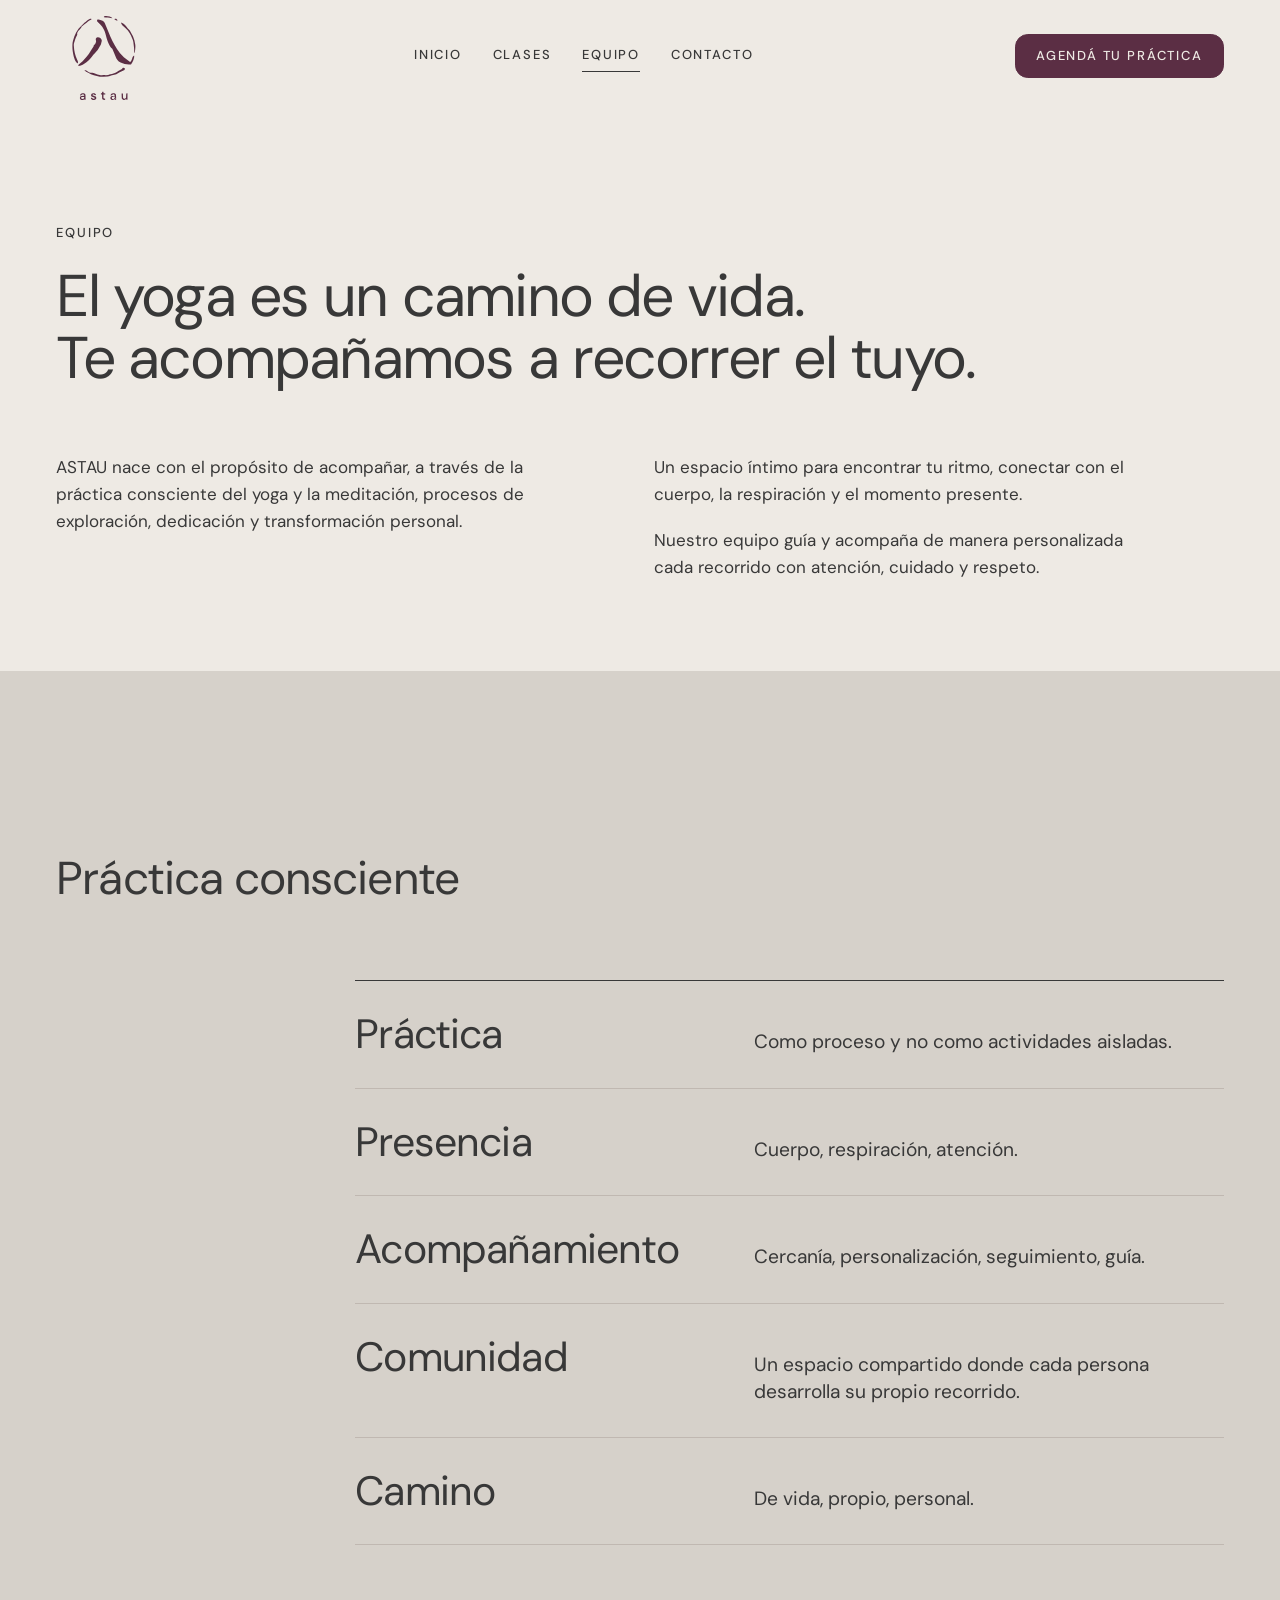
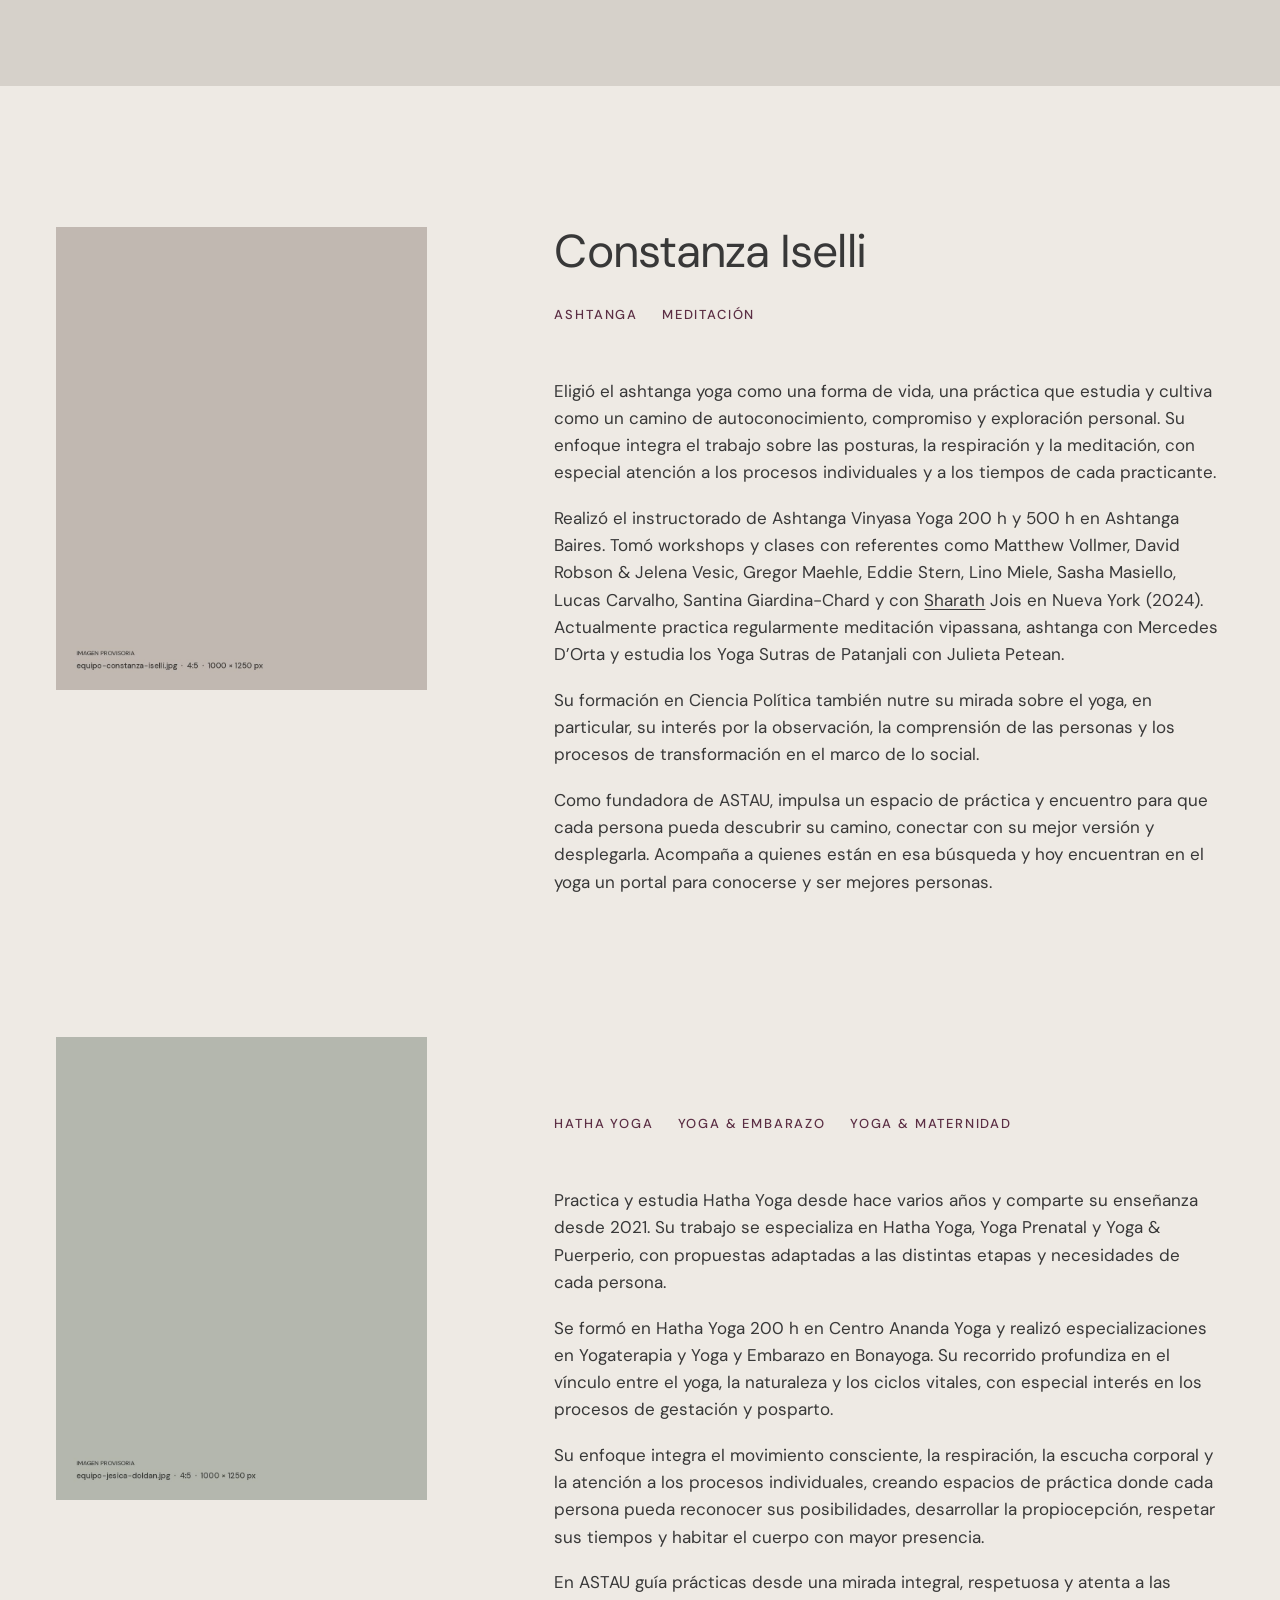
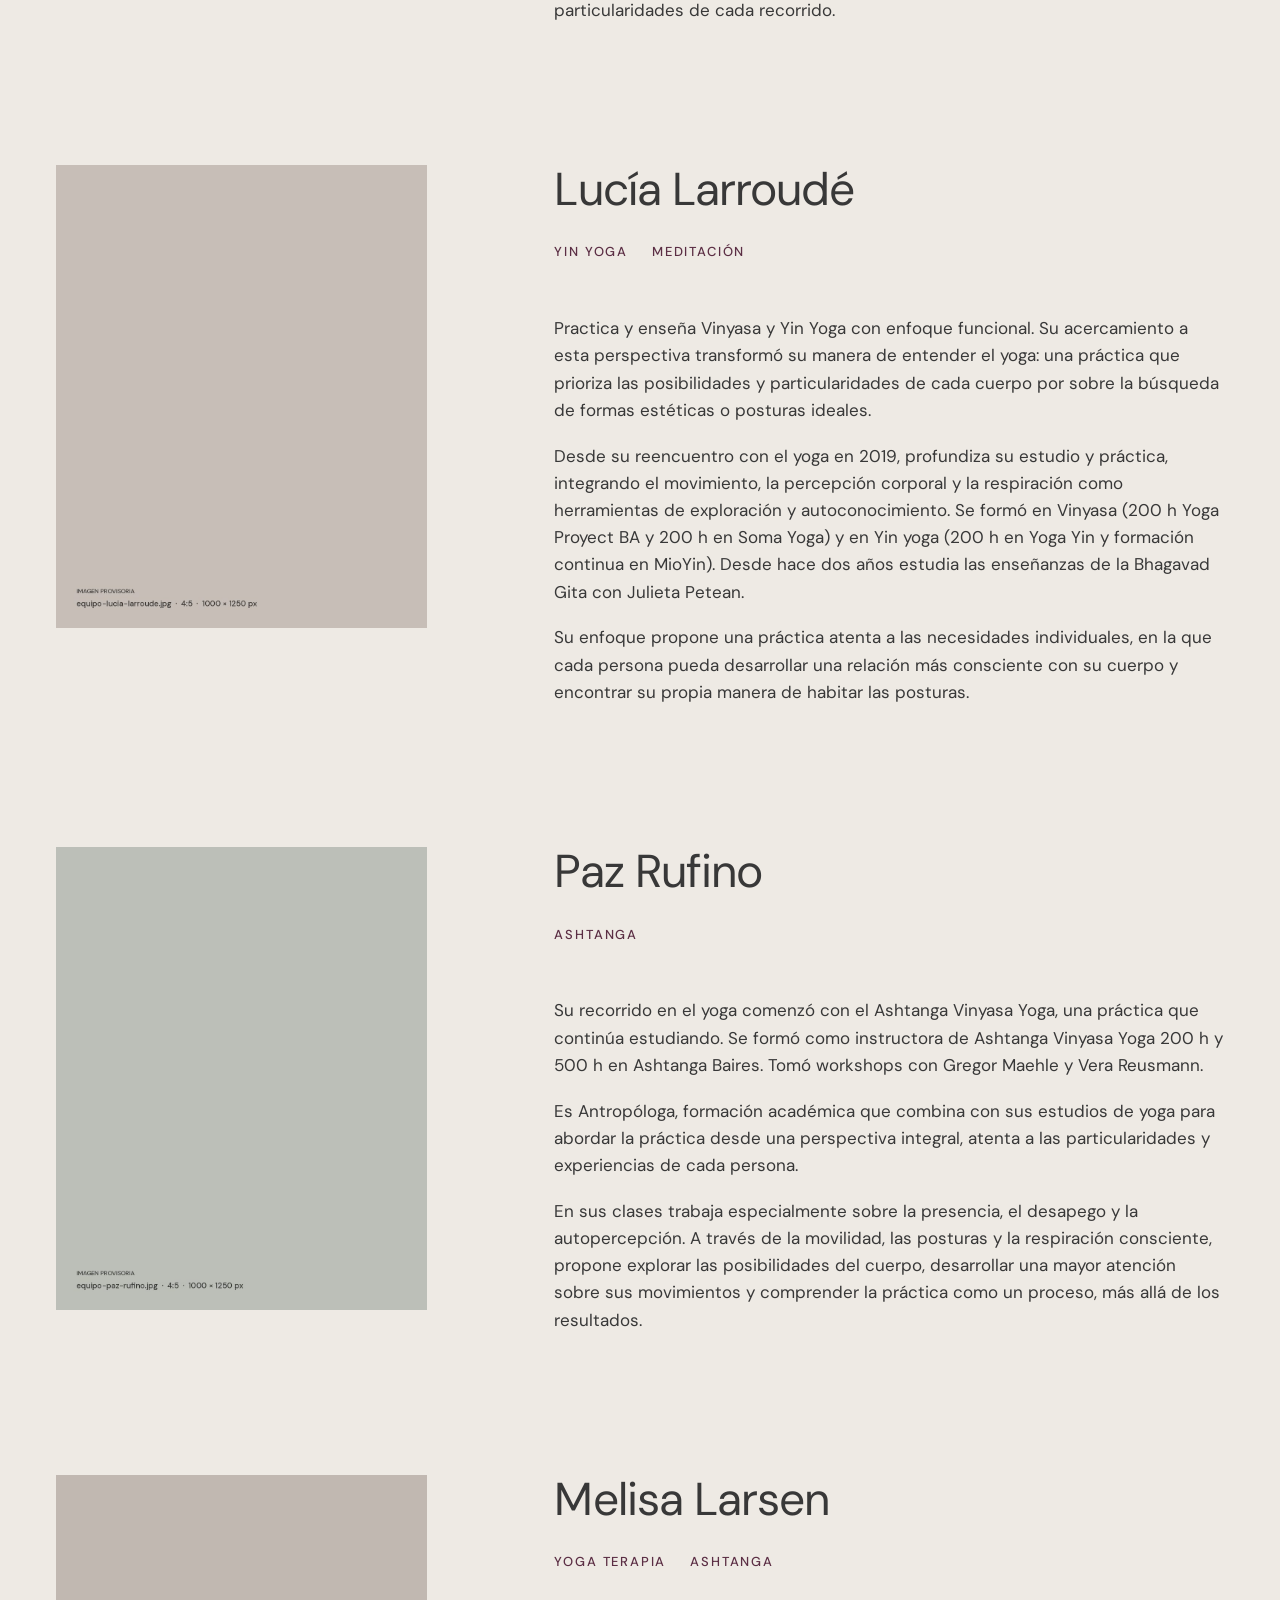
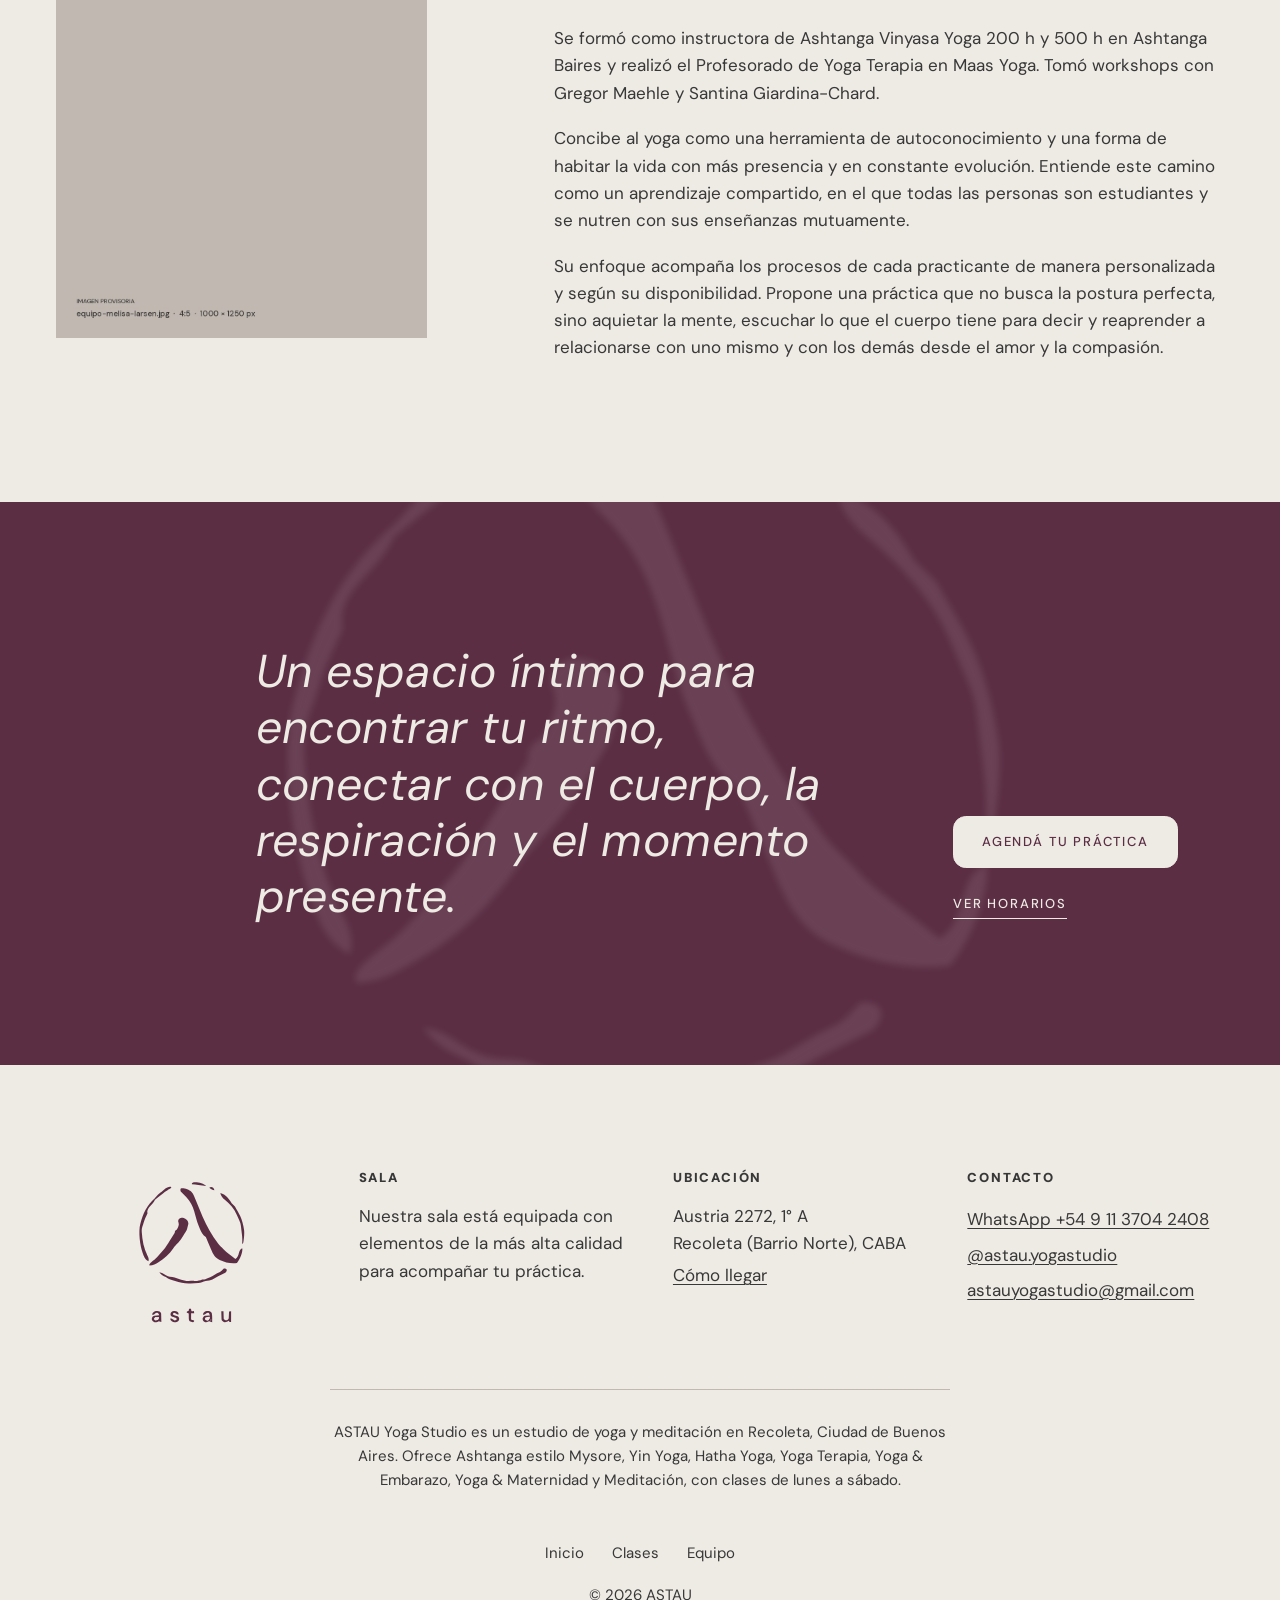
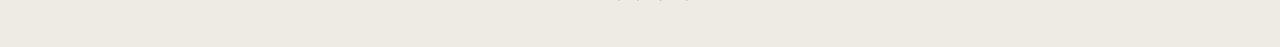
==== astau/index.html @ 088dd39c "cambio logo y navbar" ====
<!DOCTYPE html>
<html lang="es-AR">
<head>
  <meta charset="utf-8">
  <meta name="viewport" content="width=device-width, initial-scale=1">
  <title>Equipo · Guías de yoga y meditación en Recoleta · ASTAU</title>
  <meta name="description" content="Conocé a Constanza Iselli, Jésica Doldan, Lucía Larroudé, Paz Rufino y Melisa Larsen, el equipo que guía las prácticas de ASTAU.">
  <link rel="canonical" href="https://DOMINIO-PENDIENTE.example/equipo/">
  <meta name="theme-color" content="#eeeae4">

  <meta property="og:type" content="website">
  <meta property="og:locale" content="es_AR">
  <meta property="og:site_name" content="ASTAU Yoga Studio">
  <meta property="og:title" content="Equipo · Guías de yoga y meditación en Recoleta · ASTAU">
  <meta property="og:description" content="Conocé a Constanza Iselli, Jésica Doldan, Lucía Larroudé, Paz Rufino y Melisa Larsen, el equipo que guía las prácticas de ASTAU.">
  <meta property="og:url" content="https://DOMINIO-PENDIENTE.example/equipo/">
  <meta property="og:image" content="https://DOMINIO-PENDIENTE.example/assets/img/og-astau.jpg">
  <meta property="og:image:width" content="1200">
  <meta property="og:image:height" content="630">
  <meta name="twitter:card" content="summary_large_image">

  <link rel="icon" href="../favicon.svg" type="image/svg+xml">
  <link rel="icon" href="../favicon.ico" sizes="32x32">
  <link rel="apple-touch-icon" href="../apple-touch-icon.png">
  <link rel="manifest" href="../site.webmanifest">

  <link rel="preload" href="../assets/fonts/dm-sans-latin-wght-normal.woff2" as="font" type="font/woff2" crossorigin>
  <link rel="stylesheet" href="../assets/css/tokens.css">
  <link rel="stylesheet" href="../assets/css/main.css">
  <script>document.documentElement.classList.add("js");</script>

  <script type="application/ld+json">
{
  "@context": "https://schema.org",
  "@type": "SportsActivityLocation",
  "@id": "https://DOMINIO-PENDIENTE.example/#negocio",
  "name": "ASTAU Yoga Studio",
  "alternateName": "ASTAU",
  "url": "https://DOMINIO-PENDIENTE.example/"
}
  </script>
  <script type="application/ld+json">
{
  "@context": "https://schema.org",
  "@type": "BreadcrumbList",
  "itemListElement": [
    {
      "@type": "ListItem",
      "position": 1,
      "name": "Inicio",
      "item": "https://DOMINIO-PENDIENTE.example/"
    },
    {
      "@type": "ListItem",
      "position": 2,
      "name": "Equipo",
      "item": "https://DOMINIO-PENDIENTE.example/equipo/"
    }
  ]
}
  </script>
  <script type="application/ld+json">
{
  "@context": "https://schema.org",
  "@type": "Person",
  "@id": "https://DOMINIO-PENDIENTE.example/equipo/#constanza-iselli",
  "name": "Constanza Iselli",
  "jobTitle": "Guía de Ashtanga y Meditación",
  "url": "https://DOMINIO-PENDIENTE.example/equipo/#constanza-iselli",
  "worksFor": {
    "@id": "https://DOMINIO-PENDIENTE.example/#negocio"
  }
}
  </script>
  <script type="application/ld+json">
{
  "@context": "https://schema.org",
  "@type": "Person",
  "@id": "https://DOMINIO-PENDIENTE.example/equipo/#jesica-doldan",
  "name": "Jésica Doldan",
  "jobTitle": "Guía de Hatha Yoga y Yoga & Embarazo y Yoga & Maternidad",
  "url": "https://DOMINIO-PENDIENTE.example/equipo/#jesica-doldan",
  "worksFor": {
    "@id": "https://DOMINIO-PENDIENTE.example/#negocio"
  }
}
  </script>
  <script type="application/ld+json">
{
  "@context": "https://schema.org",
  "@type": "Person",
  "@id": "https://DOMINIO-PENDIENTE.example/equipo/#lucia-larroude",
  "name": "Lucía Larroudé",
  "jobTitle": "Guía de Yin Yoga y Meditación",
  "url": "https://DOMINIO-PENDIENTE.example/equipo/#lucia-larroude",
  "worksFor": {
    "@id": "https://DOMINIO-PENDIENTE.example/#negocio"
  }
}
  </script>
  <script type="application/ld+json">
{
  "@context": "https://schema.org",
  "@type": "Person",
  "@id": "https://DOMINIO-PENDIENTE.example/equipo/#paz-rufino",
  "name": "Paz Rufino",
  "jobTitle": "Guía de Ashtanga",
  "url": "https://DOMINIO-PENDIENTE.example/equipo/#paz-rufino",
  "worksFor": {
    "@id": "https://DOMINIO-PENDIENTE.example/#negocio"
  }
}
  </script>
  <script type="application/ld+json">
{
  "@context": "https://schema.org",
  "@type": "Person",
  "@id": "https://DOMINIO-PENDIENTE.example/equipo/#melisa-larsen",
  "name": "Melisa Larsen",
  "jobTitle": "Guía de Yoga Terapia y Ashtanga",
  "url": "https://DOMINIO-PENDIENTE.example/equipo/#melisa-larsen",
  "worksFor": {
    "@id": "https://DOMINIO-PENDIENTE.example/#negocio"
  }
}
  </script>
</head>
<body>
  <a class="skip" href="#contenido">Saltar al contenido</a>

  <header class="header">
    <div class="wrap header__inner">
      <a class="header__logo" href="../" aria-label="ASTAU, ir al inicio">
        <img class="header__logo-color" src="../assets/brand/logo-color.svg" alt="ASTAU" width="44" height="44">
        <img class="header__logo-light" src="../assets/brand/logo-negativo.svg" alt="" width="44" height="44">
      </a>
      <nav class="nav" aria-label="Principal">
        <ul class="nav__list">
          <li><a class="nav__link" href="../">Inicio</a></li>
          <li><a class="nav__link" href="../clases/">Clases</a></li>
          <li><a class="nav__link" href="../equipo/" aria-current="page">Equipo</a></li>
          <li><a class="nav__link" href="#contacto">Contacto</a></li>
        </ul>
      </nav>
      <div class="header__cta">
        <a class="btn btn--small" href="https://wa.me/5491137042408?text=Hola%2C%20quiero%20agendar%20una%20pr%C3%A1ctica%20en%20ASTAU." target="_blank" rel="noopener" data-track="clic_whatsapp" data-ubicacion="header">Agendá tu práctica</a>
      </div>
      <button class="menu-toggle" type="button" data-menu-open aria-expanded="false" aria-controls="menu">Menú</button>
    </div>
  </header>

  <div class="menu" id="menu" role="dialog" aria-modal="true" aria-label="Menú">
    <div class="menu__top">
      <a class="header__logo" href="../" aria-label="ASTAU, ir al inicio">
        <img src="../assets/brand/isotipo-color.svg" alt="ASTAU" width="44" height="44">
      </a>
      <button class="menu-toggle" type="button" data-menu-close>Cerrar</button>
    </div>
    <ul class="menu__list">
      <li><a class="menu__link" href="../">Inicio</a></li>
      <li><a class="menu__link" href="../clases/">Clases</a></li>
      <li><a class="menu__link" href="../equipo/" aria-current="page">Equipo</a></li>
      <li><a class="menu__link" href="#contacto">Contacto</a></li>
    </ul>
    <div class="menu__foot">
      <a class="btn" href="https://wa.me/5491137042408?text=Hola%2C%20quiero%20agendar%20una%20pr%C3%A1ctica%20en%20ASTAU." target="_blank" rel="noopener" data-track="clic_whatsapp" data-ubicacion="menu">Agendá tu práctica</a>
      <p>Austria 2272, 1° A, Recoleta, CABA</p>
    </div>
  </div>

  <main id="contenido">
    <section class="page-head">
      <div class="wrap grid">
        <div class="page-head__title page-head__title--wide">
          <p class="label reveal">Equipo</p>
          <h1 class="display display--long reveal"><span>El yoga es un camino de vida.</span> <span>Te acompañamos a recorrer el tuyo.</span></h1>
        </div>
        <div class="page-head__text prose reveal">
          <p>ASTAU nace con el propósito de acompañar, a través de la práctica consciente del yoga y la meditación, procesos de exploración, dedicación y transformación personal.</p>
          <p>Un espacio íntimo para encontrar tu ritmo, conectar con el cuerpo, la respiración y el momento presente.</p> 
          <p>Nuestro equipo guía y acompaña de manera personalizada cada recorrido con atención, cuidado y respeto.</p>
        </div>
      </div>
    </section>

    <section class="section section--surface" aria-labelledby="conceptos-titulo">
      <div class="wrap grid">
        <div class="section-head section-head--full">
          <p class="label reveal">¿Qué es ASTAU?</p>
          <h2 class="h2 reveal" id="conceptos-titulo">Práctica consciente</h2>
        </div>
        <div class="concepts-col">
          <dl class="concepts">
            <div class="reveal"><dt>Práctica</dt><dd>Como proceso y no como actividades aisladas.</dd></div>
            <div class="reveal"><dt>Presencia</dt><dd>Cuerpo, respiración, atención.</dd></div>
            <div class="reveal"><dt>Acompañamiento</dt><dd>Cercanía, personalización, seguimiento, guía.</dd></div>
            <div class="reveal"><dt>Comunidad</dt><dd>Un espacio compartido donde cada persona desarrolla su propio recorrido.</dd></div>
            <div class="reveal"><dt>Camino</dt><dd>De vida, propio, personal.</dd></div>
          </dl>
        </div>
      </div>
    </section>

    <section class="section" aria-label="Guías">
      <div class="wrap guides">
        <article class="grid guide" id="constanza-iselli">
          <figure class="media media--4x5 guide__media reveal">
            <img src="../assets/img/equipo-constanza-iselli.jpg" alt="Constanza Iselli, guía de ASTAU" width="1000" height="1250" loading="lazy" decoding="async">
          </figure>
          <div class="guide__copy">
            <h2 class="h2 reveal">Constanza Iselli</h2>
            <ul class="guide__tags reveal" aria-label="Prácticas">
              <li><a href="../clases/#ashtanga">Ashtanga</a></li>
              <li><a href="../clases/#meditacion">Meditación</a></li>
            </ul>
            <div class="prose guide__bio reveal">
              <p>Eligió el ashtanga yoga como una forma de vida, una práctica que estudia y cultiva como un camino de autoconocimiento, compromiso y exploración personal. Su enfoque integra el trabajo sobre las posturas, la respiración y la meditación, con especial atención a los procesos individuales y a los tiempos de cada practicante.</p>
              <p>Realizó el instructorado de Ashtanga Vinyasa Yoga 200 h y 500 h en Ashtanga Baires. Tomó workshops y clases con referentes como Matthew Vollmer, David Robson &amp; Jelena Vesic, Gregor Maehle, Eddie Stern, Lino Miele, Sasha Masiello, Lucas Carvalho, Santina Giardina-Chard y con <a href="https://www.instagram.com/sharathjoisr/" rel="noopener" target="_blank">Sharath</a> Jois en Nueva York (2024). Actualmente practica regularmente meditación vipassana, ashtanga con Mercedes D’Orta y estudia los Yoga Sutras de Patanjali con Julieta Petean.</p>
              <p>Su formación en Ciencia Política también nutre su mirada sobre el yoga, en particular, su interés por la observación, la comprensión de las personas y los procesos de transformación en el marco de lo social.</p>
              <p>Como fundadora de ASTAU, impulsa un espacio de práctica y encuentro para que cada persona pueda descubrir su camino, conectar con su mejor versión y desplegarla. Acompaña a quienes están en esa búsqueda y hoy encuentran en el yoga un portal para conocerse y ser mejores personas.</p>
            </div>
          </div>
        </article>

        <article class="grid guide" id="jesica-doldan">
          <figure class="media media--4x5 guide__media reveal">
            <img src="../assets/img/equipo-jesica-doldan.jpg" alt="Jésica Doldan, guía de ASTAU" width="1000" height="1250" loading="lazy" decoding="async">
          </figure>
          <div class="guide__copy">
            <h2 class="h2 reveal">Jésica Doldan</h2>
            <ul class="guide__tags reveal" aria-label="Prácticas">
              <li><a href="../clases/#hatha-yoga">Hatha Yoga</a></li>
              <li><a href="../clases/#yoga-embarazo">Yoga &amp; Embarazo</a></li>
              <li><a href="../clases/#yoga-maternidad">Yoga &amp; Maternidad</a></li>
            </ul>
            <div class="prose guide__bio reveal">
              <p>Practica y estudia Hatha Yoga desde hace varios años y comparte su enseñanza desde 2021. Su trabajo se especializa en Hatha Yoga, Yoga Prenatal y Yoga &amp; Puerperio, con propuestas adaptadas a las distintas etapas y necesidades de cada persona.</p>
              <p>Se formó en Hatha Yoga 200 h en Centro Ananda Yoga y realizó especializaciones en Yogaterapia y Yoga y Embarazo en Bonayoga. Su recorrido profundiza en el vínculo entre el yoga, la naturaleza y los ciclos vitales, con especial interés en los procesos de gestación y posparto.</p>
              <p>Su enfoque integra el movimiento consciente, la respiración, la escucha corporal y la atención a los procesos individuales, creando espacios de práctica donde cada persona pueda reconocer sus posibilidades, desarrollar la propiocepción, respetar sus tiempos y habitar el cuerpo con mayor presencia.</p>
              <p>En ASTAU guía prácticas desde una mirada integral, respetuosa y atenta a las particularidades de cada recorrido.</p>
            </div>
          </div>
        </article>

        <article class="grid guide" id="lucia-larroude">
          <figure class="media media--4x5 guide__media reveal">
            <img src="../assets/img/equipo-lucia-larroude.jpg" alt="Lucía Larroudé, guía de ASTAU" width="1000" height="1250" loading="lazy" decoding="async">
          </figure>
          <div class="guide__copy">
            <h2 class="h2 reveal">Lucía Larroudé</h2>
            <ul class="guide__tags reveal" aria-label="Prácticas">
              <li><a href="../clases/#yin-yoga">Yin Yoga</a></li>
              <li><a href="../clases/#meditacion">Meditación</a></li>
            </ul>
            <div class="prose guide__bio reveal">
              <p>Practica y enseña Vinyasa y Yin Yoga con enfoque funcional. Su acercamiento a esta perspectiva transformó su manera de entender el yoga: una práctica que prioriza las posibilidades y particularidades de cada cuerpo por sobre la búsqueda de formas estéticas o posturas ideales.</p>
              <p>Desde su reencuentro con el yoga en 2019, profundiza su estudio y práctica, integrando el movimiento, la percepción corporal y la respiración como herramientas de exploración y autoconocimiento. Se formó en Vinyasa (200 h Yoga Proyect BA y 200 h en Soma Yoga) y en Yin yoga (200 h en Yoga Yin y formación continua en MioYin). Desde hace dos años estudia las enseñanzas de la Bhagavad Gita con Julieta Petean.</p>
              <p>Su enfoque propone una práctica atenta a las necesidades individuales, en la que cada persona pueda desarrollar una relación más consciente con su cuerpo y encontrar su propia manera de habitar las posturas.</p>
            </div>
          </div>
        </article>

        <article class="grid guide" id="paz-rufino">
          <figure class="media media--4x5 guide__media reveal">
            <img src="../assets/img/equipo-paz-rufino.jpg" alt="Paz Rufino, guía de ASTAU" width="1000" height="1250" loading="lazy" decoding="async">
          </figure>
          <div class="guide__copy">
            <h2 class="h2 reveal">Paz Rufino</h2>
            <ul class="guide__tags reveal" aria-label="Prácticas">
              <li><a href="../clases/#ashtanga">Ashtanga</a></li>
            </ul>
            <div class="prose guide__bio reveal">
              <p>Su recorrido en el yoga comenzó con el Ashtanga Vinyasa Yoga, una práctica que continúa estudiando. Se formó como instructora de Ashtanga Vinyasa Yoga 200 h y 500 h en Ashtanga Baires. Tomó workshops con Gregor Maehle y Vera Reusmann.</p>
              <p>Es Antropóloga, formación académica que combina con sus estudios de yoga para abordar la práctica desde una perspectiva integral, atenta a las particularidades y experiencias de cada persona.</p>
              <p>En sus clases trabaja especialmente sobre la presencia, el desapego y la autopercepción. A través de la movilidad, las posturas y la respiración consciente, propone explorar las posibilidades del cuerpo, desarrollar una mayor atención sobre sus movimientos y comprender la práctica como un proceso, más allá de los resultados.</p>
            </div>
          </div>
        </article>

        <article class="grid guide" id="melisa-larsen">
          <figure class="media media--4x5 guide__media reveal">
            <img src="../assets/img/equipo-melisa-larsen.jpg" alt="Melisa Larsen, guía de ASTAU" width="1000" height="1250" loading="lazy" decoding="async">
          </figure>
          <div class="guide__copy">
            <h2 class="h2 reveal">Melisa Larsen</h2>
            <ul class="guide__tags reveal" aria-label="Prácticas">
              <li><a href="../clases/#yoga-terapia">Yoga Terapia</a></li>
              <li><a href="../clases/#ashtanga">Ashtanga</a></li>
            </ul>
            <div class="prose guide__bio reveal">
              <p>Se formó como instructora de Ashtanga Vinyasa Yoga 200 h y 500 h en Ashtanga Baires y realizó el Profesorado de Yoga Terapia en Maas Yoga. Tomó workshops con Gregor Maehle y Santina Giardina-Chard.</p>
              <p>Concibe al yoga como una herramienta de autoconocimiento y una forma de habitar la vida con más presencia y en constante evolución. Entiende este camino como un aprendizaje compartido, en el que todas las personas son estudiantes y se nutren con sus enseñanzas mutuamente.</p>
              <p>Su enfoque acompaña los procesos de cada practicante de manera personalizada y según su disponibilidad. Propone una práctica que no busca la postura perfecta, sino aquietar la mente, escuchar lo que el cuerpo tiene para decir y reaprender a relacionarse con uno mismo y con los demás desde el amor y la compasión.</p>
            </div>
          </div>
        </article>
      </div>
    </section>

    <section class="closing" aria-label="Agendá tu práctica">
      <div class="wrap closing__inner">
        <img class="closing__mark" src="../assets/brand/isotipo-negativo.svg" alt="" width="88" height="88" loading="lazy" aria-hidden="true">
        <p class="quote reveal">Un espacio íntimo para encontrar tu ritmo, conectar con el cuerpo, la respiración y el momento presente.</p>
        <div class="actions reveal">
          <a class="btn btn--light" href="https://wa.me/5491137042408?text=Hola%2C%20quiero%20agendar%20una%20pr%C3%A1ctica%20en%20ASTAU." target="_blank" rel="noopener" data-track="clic_whatsapp" data-ubicacion="cierre">Agendá tu práctica</a>
          <a class="link" href="../clases/#horarios">Ver horarios</a>
        </div>
      </div>
    </section>
  </main>

  <footer class="footer" id="contacto">
    <div class="wrap">
      <div class="grid footer__grid">
        <div class="footer__logo">
          <img src="../assets/brand/logo-color.svg" alt="ASTAU" width="120" height="160" loading="lazy">
        </div>
        <div class="footer__col">
          <h2 class="label">Sala</h2>
          <p>Nuestra sala está equipada con elementos de la más alta calidad para acompañar tu práctica.</p>
        </div>
        <div class="footer__col">
          <h2 class="label">Ubicación</h2>
          <p>Austria 2272, 1° A<br>Recoleta (Barrio Norte), CABA</p>
          <p><a href="https://maps.app.goo.gl/wTtZTwhwu7xZctVu7" target="_blank" rel="noopener" data-track="clic_maps">Cómo llegar</a></p>
        </div>
        <div class="footer__col">
          <h2 class="label">Contacto</h2>
          <p><a href="https://wa.me/5491137042408?text=Hola%2C%20quiero%20agendar%20una%20pr%C3%A1ctica%20en%20ASTAU." target="_blank" rel="noopener" data-track="clic_whatsapp" data-ubicacion="footer">WhatsApp +54 9 11 3704 2408</a></p>
          <p><a href="https://www.instagram.com/astau.yogastudio/" target="_blank" rel="noopener" data-track="clic_instagram">@astau.yogastudio</a></p>
          <p><a href="mailto:astauyogastudio@gmail.com" data-track="clic_mail">astauyogastudio@gmail.com</a></p>
        </div>
      </div>
      <p class="footer__about">ASTAU Yoga Studio es un estudio de yoga y meditación en Recoleta, Ciudad de Buenos Aires. Ofrece Ashtanga estilo Mysore, Yin Yoga, Hatha Yoga, Yoga Terapia, Yoga &amp; Embarazo, Yoga &amp; Maternidad y Meditación, con clases de lunes a sábado.</p>
      <div class="footer__bottom">
        <ul class="footer__nav">
          <li><a href="../">Inicio</a></li>
          <li><a href="../clases/">Clases</a></li>
          <li><a href="../equipo/">Equipo</a></li>
        </ul>
        <p>© 2026 ASTAU</p>
      </div>
    </div>
  </footer>

  <script src="../assets/js/config.js" defer></script>
  <script src="../assets/js/main.js" defer></script>
</body>
</html>
---- assets/css/tokens.css ----
/* ==========================================================================
   ASTAU · Tokens de diseño
   Fuente: Manual de identidad visual (paleta pág. 05, tipografía pág. 06).
   Es el único archivo a tocar si cambia la identidad.
   ========================================================================== */

@font-face {
  font-family: "DM Sans";
  font-style: normal;
  font-weight: 100 1000;
  font-display: swap;
  src: url("../fonts/dm-sans-latin-wght-normal.woff2") format("woff2-variations");
}

@font-face {
  font-family: "DM Sans";
  font-style: italic;
  font-weight: 100 1000;
  font-display: swap;
  src: url("../fonts/dm-sans-latin-wght-italic.woff2") format("woff2-variations");
}

:root {
  /* Color */
  --c-bg: #eeeae4;        /* Pantone 7527 C */
  --c-accent: #5b2e44;    /* Pantone 7645 C */
  --c-text: #383838;      /* Pantone 447 C */
  --c-surface: #d6d1ca;   /* Pantone Warm Gray 1 C */
  --c-line: #c0b8b1;      /* Pantone Warm Gray 3 C */
  --c-muted: #7d776f;     /* Pantone Warm Gray 9 C · solo texto de 24 px o más */
  --c-sage: #b3b7ae;      /* Pantone 421 C */

  /* Tipografía */
  --font: "DM Sans", system-ui, -apple-system, "Segoe UI", sans-serif;
  --fs-display: clamp(2.75rem, 6.2vw, 5.75rem);
  --fs-quote: clamp(1.75rem, 3.6vw, 3.25rem);
  --fs-h2: clamp(1.875rem, 3.6vw, 3.5rem);
  --fs-h3: clamp(1.375rem, 1.9vw, 1.875rem);
  --fs-lead: clamp(1.1875rem, 1.5vw, 1.4375rem);
  --fs-body: clamp(1.0625rem, 1.1vw, 1.1875rem);
  --fs-footer: clamp(0.9rem, 1vw, 1rem);
  --fs-small: 0.9375rem;
  --fs-label: 0.8125rem;

  /* Espaciado (base 8) */
  --s-1: 0.5rem;
  --s-2: 1rem;
  --s-3: 1.5rem;
  --s-4: 2.5rem;
  --s-5: 4rem;
  --s-6: 6.5rem;
  --s-7: 10.5rem;
  --section: clamp(var(--s-6), 11vw, var(--s-7));

  /* Grilla y bordes */
  --maxw: 90rem;
  --gutter: clamp(1.25rem, 4.4vw, 4rem);
  --gap: clamp(1rem, 2.2vw, 2rem);
  --header-h: 7rem;
  --radius: 0.8rem;

  /* Movimiento: una curva, dos duraciones */
  --ease: cubic-bezier(0.4, 0, 0.2, 1);
  --t-fast: 300ms;
  --t-slow: 900ms;
}
---- assets/css/main.css ----
/* ==========================================================================
   ASTAU · Estilos
   1. Base  2. Utilidades  3. Header y menú  4. Componentes
   5. Inicio  6. Clases  7. Equipo  8. Cierre y footer  9. Movimiento
   ========================================================================== */

/* 1. Base ---------------------------------------------------------------- */

*,
*::before,
*::after {
  box-sizing: border-box;
}

html {
  -webkit-text-size-adjust: 100%;
  text-size-adjust: 100%;
  -webkit-tap-highlight-color: transparent;
  scroll-behavior: smooth;
  scroll-padding-top: calc(var(--header-h) + 1.5rem);
  overflow-x: clip;
}

body {
  margin: 0;
  overflow-x: clip;
  background: var(--c-bg);
  color: var(--c-text);
  font-family: var(--font);
  font-size: var(--fs-body);
  font-weight: 400;
  line-height: 1.6;
  -webkit-font-smoothing: antialiased;
  -moz-osx-font-smoothing: grayscale;
  text-rendering: optimizeLegibility;
}

h1,
h2,
h3,
p,
ul,
ol,
dl,
dd,
figure,
blockquote {
  margin: 0;
}

ul,
ol {
  padding: 0;
  list-style: none;
}

img,
video,
svg {
  display: block;
  max-width: 100%;
}

img,
video {
  height: auto;
}

a {
  color: inherit;
  text-decoration: none;
}

button {
  font: inherit;
  color: inherit;
  background: none;
  border: 0;
  padding: 0;
  cursor: pointer;
}

a,
button,
summary {
  -webkit-tap-highlight-color: transparent;
}

a:focus:not(:focus-visible),
button:focus:not(:focus-visible),
summary:focus:not(:focus-visible) {
  outline: none;
}

:focus-visible {
  outline: 2px solid var(--c-accent);
  outline-offset: 4px;
}

@media (hover: none), (pointer: coarse) {
  a:focus,
  button:focus,
  summary:focus {
    outline: none;
  }
}

::selection {
  background: var(--c-accent);
  color: var(--c-bg);
}

[hidden] {
  display: none !important;
}

/* 2. Utilidades ---------------------------------------------------------- */

.wrap {
  width: 100%;
  max-width: var(--maxw);
  margin-inline: auto;
  padding-inline: var(--gutter);
}

.grid {
  display: grid;
  grid-template-columns: minmax(0, 1fr);
  row-gap: var(--s-4);
}

.section {
  padding-block: var(--section);
}

.section--surface {
  background: var(--c-surface);
}

.sr-only {
  position: absolute;
  width: 1px;
  height: 1px;
  margin: -1px;
  overflow: hidden;
  clip: rect(0 0 0 0);
  white-space: nowrap;
}

.skip {
  position: absolute;
  left: var(--gutter);
  top: -4rem;
  z-index: 100;
  padding: 0.75rem 1.25rem;
  background: var(--c-accent);
  color: var(--c-bg);
  font-size: var(--fs-small);
  transition: top var(--t-fast) var(--ease);
}

.skip:focus {
  top: 0.75rem;
}

.label {
  display: block;
  font-size: var(--fs-label);
  font-weight: 500;
  letter-spacing: 0.14em;
  line-height: 1.4;
  text-transform: uppercase;
}

.display {
  font-size: var(--fs-display);
  font-weight: 400;
  letter-spacing: -0.03em;
  line-height: 1;
}

.display span {
  display: block;
}

.h2 {
  font-size: var(--fs-h2);
  font-weight: 400;
  letter-spacing: -0.02em;
  line-height: 1.08;
}

.h2 span {
  display: block;
}

.h3 {
  font-size: var(--fs-h3);
  font-weight: 500;
  letter-spacing: -0.01em;
  line-height: 1.2;
}

.quote {
  font-size: var(--fs-quote);
  font-style: italic;
  font-weight: 400;
  letter-spacing: 0.01em;
  line-height: 1.22;
}

.quote span {
  display: block;
}

.display--long {
  font-size: clamp(2.25rem, 4.6vw, 4.25rem);
  line-height: 1.05;
}

.quote--tight {
  font-size: clamp(1.625rem, 2.9vw, 2.625rem);
}

.label + .h2,
.label + .quote,
.label + .display {
  margin-top: var(--s-3);
}

.lead {
  font-size: var(--fs-lead);
  line-height: 1.5;
}

.prose {
  max-width: 62ch;
}

.prose > * + * {
  margin-top: 1.1em;
}

.prose a {
  text-decoration: underline;
  text-decoration-thickness: 1px;
  text-underline-offset: 0.2em;
  transition: color var(--t-fast) var(--ease);
}

.prose a.link {
  text-decoration: none;
}

.prose a:hover {
  color: var(--c-accent);
}

/* 3. Header y menú ------------------------------------------------------- */

.header {
  position: fixed;
  inset: 0 0 auto 0;
  z-index: 50;
  height: var(--header-h);
  border-bottom: 1px solid transparent;
  transition: transform var(--t-fast) var(--ease), background-color var(--t-fast) var(--ease),
    border-color var(--t-fast) var(--ease);
}

.header.is-scrolled {
  background: var(--c-bg);
  border-bottom-color: var(--c-line);
}

.header.is-hidden {
  transform: translateY(-100%);
}

.header__inner {
  display: flex;
  align-items: center;
  justify-content: space-between;
  gap: var(--s-3);
  height: 100%;
}

.header__logo {
  display: flex;
  align-items: center;
  min-height: 4rem;
}

.header__logo img {
  width: 6rem;
  height: 6rem;
}

.header__logo-light {
  display: none;
}

.header--over:not(.is-scrolled) {
  color: var(--c-bg);
}

.header--over:not(.is-scrolled) .header__logo-color {
  display: none;
}

.header--over:not(.is-scrolled) .header__logo-light {
  display: block;
}

.header--over:not(.is-scrolled) .btn {
  border-color: var(--c-bg);
  background: var(--c-bg);
  color: var(--c-accent);
}

.header--over:not(.is-scrolled) .btn:hover {
  background: transparent;
  color: var(--c-bg);
}

.header--over:not(.is-scrolled) :focus-visible {
  outline-color: var(--c-bg);
}

.nav {
  display: none;
}

.nav__list {
  display: flex;
  align-items: center;
  gap: clamp(1.25rem, 2.4vw, 2.5rem);
}

.nav__link {
  position: relative;
  display: inline-block;
  padding-block: 0.75rem;
  font-size: var(--fs-label);
  font-weight: 500;
  letter-spacing: 0.14em;
  text-transform: uppercase;
}

.nav__link::after {
  content: "";
  position: absolute;
  left: 0;
  right: 0;
  bottom: 0.4rem;
  height: 1px;
  background: currentColor;
  transform: scaleX(0);
  transform-origin: left;
  transition: transform var(--t-fast) var(--ease);
}

.nav__link:hover::after,
.nav__link[aria-current="page"]::after {
  transform: scaleX(1);
}

.header__cta {
  display: none;
}

.menu-toggle {
  min-height: 2.75rem;
  padding-inline: 0.25rem;
  font-size: var(--fs-label);
  font-weight: 500;
  letter-spacing: 0.14em;
  text-transform: uppercase;
}

.menu-toggle:focus, .menu-toggle:active {
  outline-color: none;
}

.menu {
  position: fixed;
  inset: 0;
  z-index: 60;
  display: flex;
  flex-direction: column;
  padding: 0 var(--gutter) var(--s-4);
  background: var(--c-bg);
  overflow-y: auto;
  opacity: 0;
  visibility: hidden;
  transition: opacity var(--t-fast) var(--ease), visibility 0s linear var(--t-fast);
}

.menu.is-open {
  opacity: 1;
  visibility: visible;
  transition: opacity var(--t-fast) var(--ease), visibility 0s;
}

.menu__top {
  display: flex;
  align-items: center;
  justify-content: space-between;
  flex: none;
  height: var(--header-h);
}

.menu__list {
  margin-block: auto;
  padding-block: var(--s-4);
}

.menu__link {
  display: block;
  padding-block: 0.35rem;
  font-size: clamp(2.25rem, 10vw, 3.5rem);
  letter-spacing: -0.02em;
  line-height: 1.15;
}

.menu__link[aria-current="page"] {
  color: var(--c-accent);
}

.menu__foot {
  display: grid;
  gap: var(--s-3);
  padding-top: var(--s-3);
  border-top: 1px solid var(--c-line);
  font-size: var(--fs-small);
}

.menu__foot .btn {
  justify-self: start;
}

body.menu-open {
  overflow: hidden;
}

@media (min-width: 64rem) {
  .nav,
  .header__cta {
    display: block;
  }

  .menu-toggle,
  .menu {
    display: none;
  }
}

/* 4. Componentes --------------------------------------------------------- */

.btn {
  display: inline-flex;
  align-items: center;
  justify-content: center;
  min-height: 3.25rem;
  padding: 0.5rem 1.75rem;
  border: 1px solid var(--c-accent);
  border-radius: var(--radius);
  background: var(--c-accent);
  color: var(--c-bg);
  font-size: var(--fs-label);
  font-weight: 500;
  letter-spacing: 0.14em;
  line-height: 1.2;
  text-align: center;
  text-transform: uppercase;
  transition: background-color var(--t-fast) var(--ease), color var(--t-fast) var(--ease),
    border-color var(--t-fast) var(--ease);
}

.btn:focus, .btn:active {
  outline: none;
}

.btn:hover {
  background: transparent;
  color: var(--c-accent);
}

.btn--small {
  min-height: 2.75rem;
  padding-inline: 1.25rem;
}

.btn--light {
  border-color: var(--c-bg);
  background: var(--c-bg);
  color: var(--c-accent);
}

.btn--light:hover {
  background: transparent;
  color: var(--c-bg);
}

.link {
  position: relative;
  display: inline-block;
  padding-block: 0.6rem;
  font-size: var(--fs-label);
  font-weight: 500;
  letter-spacing: 0.14em;
  text-transform: uppercase;
}

.link::after {
  content: "";
  position: absolute;
  left: 0;
  right: 0;
  bottom: 0.3rem;
  height: 1px;
  background: currentColor;
  transform-origin: right;
  transition: transform var(--t-fast) var(--ease);
}

.link:hover::after {
  transform: scaleX(0.35);
}

.actions {
  display: flex;
  flex-wrap: wrap;
  align-items: center;
  gap: var(--s-2) var(--s-4);
}

.media {
  position: relative;
  overflow: hidden;
  background: var(--c-surface);
}

.media img,
.media video {
  width: 100%;
  height: 100%;
  object-fit: cover;
  transition: transform var(--t-slow) var(--ease);
}

.section--surface .media {
  background: var(--c-line);
}

.media--4x5 {
  aspect-ratio: 4 / 5;
}

.media--3x2 {
  aspect-ratio: 3 / 2;
}

.media--16x9 {
  aspect-ratio: 16 / 9;
}

a:hover .media img,
.media--zoom:hover img {
  transform: scale(1.03);
}

.media__sound {
  position: absolute;
  right: 1rem;
  bottom: 1rem;
  min-height: 2.75rem;
  padding: 0.5rem 1rem;
  border-radius: var(--radius);
  background: var(--c-bg);
  font-size: var(--fs-label);
  font-weight: 500;
  letter-spacing: 0.14em;
  text-transform: uppercase;
}

.page-head {
  padding-top: calc(var(--header-h) + clamp(3rem, 9vw, 7rem));
  padding-bottom: clamp(3rem, 7vw, 6rem);
}

.page-head .label {
  margin-bottom: var(--s-3);
}

.page-head__text {
  margin-top: var(--s-4);
}

.subnav {
  border-block: 1px solid var(--c-line);
}

.subnav__list {
  display: flex;
  gap: var(--s-4);
  overflow-x: auto;
  scrollbar-width: none;
}

.subnav__list::-webkit-scrollbar {
  display: none;
}

.subnav .link {
  padding-block: 1.1rem;
  white-space: nowrap;
}

.subnav .link::after {
  bottom: 0.8rem;
  transform: scaleX(0);
  transform-origin: left;
}

.subnav .link:hover::after {
  transform: scaleX(1);
}

.section-head {
  margin-bottom: clamp(2.5rem, 6vw, 5rem);
}

.section-head--full {
  grid-column: 1 / -1;
}

.section-head .label {
  margin-bottom: var(--s-3);
}

.section-head__text {
  margin-top: var(--s-3);
}

.meta {
  display: grid;
  gap: 0.75rem;
  margin-top: var(--s-4);
  padding-top: var(--s-3);
  border-top: 1px solid var(--c-line);
}

.meta div {
  display: grid;
  grid-template-columns: 6.5rem minmax(0, 1fr);
  gap: var(--s-2);
  align-items: baseline;
}

.meta dt {
  font-size: var(--fs-label);
  font-weight: 500;
  letter-spacing: 0.14em;
  text-transform: uppercase;
}

.meta a {
  display: inline-block;
  padding-block: 0.6rem;
  text-decoration: underline;
  text-decoration-thickness: 1px;
  text-underline-offset: 0.2em;
}

.meta a:hover {
  color: var(--c-accent);
}

/* 5. Inicio -------------------------------------------------------------- */

.hero {
  position: relative;
  display: flex;
  align-items: flex-end;
  min-height: 100svh;
  padding-top: calc(var(--header-h) + var(--s-5));
  padding-bottom: clamp(2.5rem, 6vw, 4.5rem);
  background: #3d2531;
  color: var(--c-bg);
  overflow: hidden;
  isolation: isolate;
}

.hero__media {
  position: absolute;
  inset: 0;
  z-index: -2;
}

.hero__media img,
.hero__media video {
  position: absolute;
  inset: 0;
  width: 100%;
  height: 100%;
  object-fit: cover;
}

/* Velo para que el texto se lea sobre cualquier video */
.hero__overlay {
  position: absolute;
  inset: 0;
  z-index: -1;
  background: linear-gradient(
    to bottom,
    rgb(38 22 30 / 0.45) 0%,
    rgb(38 22 30 / 0.25) 45%,
    rgb(38 22 30 / 0.7) 100%
  );
}

.hero__badge {
  position: absolute;
  top: calc(var(--header-h) + 1rem);
  right: var(--gutter);
  padding: 0.3rem 0.6rem;
  background: rgb(238 234 228 / 0.85);
  color: var(--c-text);
  font-size: 0.6875rem;
  font-weight: 500;
  letter-spacing: 0.12em;
  text-transform: uppercase;
}

.hero ::selection {
  background: var(--c-bg);
  color: var(--c-accent);
}

.hero :focus-visible {
  outline-color: var(--c-bg);
}

.hero__grid {
  position: relative;
  width: 100%;
  align-items: end;
}

.hero__content {
  display: grid;
  gap: var(--s-3);
  justify-items: start;
}

.hero__content .label {
  font-size: 1.4rem;
}

.hero__content h1{
  font-size: clamp(2rem, 5vw, 4rem);
  font-weight: 400;
  letter-spacing: -0.03em;
  line-height: 1;
}

.hero__lead {
  max-width: 34ch;
  font-size: var(--fs-lead);
  line-height: 1.45;
}

.hero__mantra {
  margin-top: var(--s-1);
  font-size: clamp(1.5rem, 2.6vw, 2.75rem);
  font-style: italic;
  letter-spacing: 0.01em;
  line-height: 1.3;
}

.hero__mantra span {
  display: block;
}

.hero .actions {
  margin-top: var(--s-2);
}

/* Controles del video: posición fija en la esquina para que, al aparecer,
   no desplacen el texto del hero. */
.hero__aside {
  position: absolute;
  right: var(--gutter);
  bottom: 0;
  display: flex;
  flex-direction: column;
  align-items: flex-end;
  gap: 0.5rem;
}

.hero__aside:empty {
  display: none;
}

.hero__ctrl {
  display: inline-flex;
  align-items: center;
  gap: 0.6rem;
  min-height: 2.75rem;
  padding: 0.5rem 1rem;
  border: 1px solid rgb(238 234 228 / 0.5);
  border-radius: var(--radius);
  background: rgb(38 22 30 / 0.35);
  color: var(--c-bg);
  font-size: var(--fs-label);
  font-weight: 500;
  letter-spacing: 0.14em;
  text-transform: uppercase;
  transition: background-color var(--t-fast) var(--ease), border-color var(--t-fast) var(--ease);
}

.hero__ctrl:hover {
  border-color: var(--c-bg);
  background: rgb(38 22 30 / 0.6);
}

.hero__ctrl::before {
  content: "";
  width: 0.5rem;
  height: 0.5rem;
  border-radius: 50%;
  background: var(--c-surface);
}

.hero__ctrl[aria-pressed="true"]::before {
  background: var(--c-sage);
}

.manifesto {
  overflow-x: clip;
}

.manifesto__list {
  display: grid;
  gap: clamp(1.75rem, 3.2vw, 2.75rem);
}

.manifesto__pair {
  display: grid;
  gap: 0.15rem;
  font-size: clamp(1.25rem, 2.1vw, 1.875rem);
  letter-spacing: -0.015em;
  line-height: 1.28;
}

.manifesto__world {
  font-weight: 300;
  color: var(--c-text);
}

.manifesto__practice {
  font-weight: 600;
  color: var(--c-text);
}

.manifesto__close {
  margin-top: clamp(2rem, 3.6vw, 3rem);
  display: grid;
  gap: var(--s-3);
  justify-items: start;
}

.manifesto__final {
  display: grid;
  gap: 0.25rem;
}

.manifesto__final .manifesto__world {
  font-size: clamp(1.25rem, 2.1vw, 1.875rem);
  letter-spacing: -0.015em;
  line-height: 1.28;
}

.manifesto__statement {
  max-width: 24ch;
  font-size: clamp(1.7rem, 3vw, 2.6rem);
  font-weight: 700;
  letter-spacing: -0.025em;
  line-height: 1.12;
  color: var(--c-text);
}

.space__title {
  margin-bottom: var(--s-3);
}

.space__lead {
  margin-bottom: var(--s-4);
  font-size: clamp(1.5rem, 2.4vw, 2.125rem);
  letter-spacing: -0.01em;
  line-height: 1.25;
  max-width: 24ch;
}

.index {
  border-top: 1px solid var(--c-line);
}

.index__link {
  display: grid;
  grid-template-columns: 2.25rem minmax(0, 1fr);
  column-gap: var(--s-2);
  align-items: baseline;
  padding-block: clamp(1.1rem, 2.2vw, 1.75rem);
  border-bottom: 1px solid var(--c-line);
  transition: color var(--t-fast) var(--ease);
}

.index__num {
  font-size: var(--fs-label);
  font-weight: 500;
  letter-spacing: 0.14em;
}

.index__name {
  font-size: clamp(1.625rem, 3.4vw, 3rem);
  letter-spacing: -0.02em;
  line-height: 1.1;
  transition: transform var(--t-fast) var(--ease);
}

.index__meta {
  grid-column: 2;
  margin-top: 0.35rem;
  font-size: var(--fs-small);
}

.index__link:hover,
.index__link:focus-visible {
  color: var(--c-accent);
}

.index__link:hover .index__name,
.index__link:focus-visible .index__name {
  transform: translateX(0.75rem);
}

.index__preview {
  display: none;
}

.index__foot {
  margin-top: var(--s-4);
}

.team-teaser__head {
  row-gap: var(--s-3);
  margin-bottom: clamp(2.5rem, 6vw, 4.5rem);
}

.team-teaser__intro {
  display: grid;
  gap: var(--s-2);
  justify-items: start;
  max-width: 44ch;
}

.team-list {
  display: grid;
  grid-template-columns: repeat(2, minmax(0, 1fr));
  gap: var(--s-4) var(--s-2);
}

.team-card a {
  display: grid;
  gap: 0.35rem;
}

.team-card .media {
  margin-bottom: 0.65rem;
}

.team-card__name {
  font-size: 1.1875rem;
  font-weight: 500;
  letter-spacing: -0.01em;
  line-height: 1.25;
  transition: color var(--t-fast) var(--ease);
}

.team-card__role {
  font-size: var(--fs-small);
  line-height: 1.45;
}

.team-card a:hover .team-card__name,
.team-card a:focus-visible .team-card__name {
  color: var(--c-accent);
}

/* 6. Clases -------------------------------------------------------------- */

.practices {
  display: grid;
  gap: var(--section);
}

.practice__num {
  margin-bottom: var(--s-2);
  font-size: var(--fs-label);
  font-weight: 500;
  letter-spacing: 0.14em;
}

.practice__alias {
  margin-top: 0.75rem;
  color: var(--c-accent);
}

.practice__text {
  margin-top: var(--s-4);
}

.practice__more {
  margin-top: var(--s-3);
}

/* Horarios */

.tabs {
  display: flex;
  gap: var(--s-4);
  margin-bottom: var(--s-4);
  border-bottom: 1px solid var(--c-line);
}

.tab {
  position: relative;
  min-height: 3rem;
  padding-block: 0.75rem;
  font-size: clamp(1.25rem, 2vw, 1.625rem);
  letter-spacing: -0.01em;
  transition: color var(--t-fast) var(--ease);
}

.tab::after {
  content: "";
  position: absolute;
  left: 0;
  right: 0;
  bottom: -1px;
  height: 2px;
  background: var(--c-accent);
  transform: scaleX(0);
  transform-origin: left;
  transition: transform var(--t-fast) var(--ease);
}

.tab[aria-selected="true"] {
  color: var(--c-accent);
}

.tab[aria-selected="true"]::after {
  transform: scaleX(1);
}

.panel + .panel {
  margin-top: var(--s-6);
}

.js .panel + .panel {
  margin-top: 0;
}

.panel__title {
  margin-bottom: var(--s-3);
}

.js .panel__title {
  position: absolute;
  width: 1px;
  height: 1px;
  margin: -1px;
  overflow: hidden;
  clip: rect(0 0 0 0);
  white-space: nowrap;
}

.chips {
  display: flex;
  flex-wrap: wrap;
  gap: 0.5rem;
  margin-bottom: var(--s-4);
}

.chip {
  min-height: 2.75rem;
  padding: 0.4rem 1rem;
  border: 1px solid var(--c-line);
  border-radius: var(--radius);
  font-size: var(--fs-small);
  line-height: 1.2;
  transition: background-color var(--t-fast) var(--ease), color var(--t-fast) var(--ease),
    border-color var(--t-fast) var(--ease);
}

.chip:hover {
  border-color: var(--c-text);
}

.chip[aria-pressed="true"] {
  border-color: var(--c-accent);
  background: var(--c-accent);
  color: var(--c-bg);
}

.days {
  display: grid;
  grid-template-columns: repeat(6, minmax(0, 1fr));
  margin-bottom: var(--s-3);
  border: 1px solid var(--c-line);
  border-radius: var(--radius);
  overflow: hidden;
}

.days__btn {
  min-height: 3rem;
  font-size: var(--fs-label);
  font-weight: 500;
  letter-spacing: 0.1em;
  text-transform: uppercase;
  transition: background-color var(--t-fast) var(--ease), color var(--t-fast) var(--ease);
}

.days__btn + .days__btn {
  border-left: 1px solid var(--c-line);
}

.days__btn[aria-pressed="true"] {
  background: var(--c-text);
  color: var(--c-bg);
}

.sched {
  display: grid;
  gap: var(--s-4);
}

.sched__band {
  display: none;
}

.day__name {
  padding-bottom: 0.9rem;
  border-bottom: 1px solid var(--c-text);
  font-size: var(--fs-label);
  font-weight: 500;
  letter-spacing: 0.14em;
  text-transform: uppercase;
}

.day.is-today .day__name {
  border-bottom-color: var(--c-accent);
  color: var(--c-accent);
}

.day.is-today .day__name::after {
  content: " · Hoy";
}

.band {
  padding-top: var(--s-3);
}

.band.is-empty {
  display: none;
}

.band__name {
  margin-bottom: 0.75rem;
  font-size: var(--fs-label);
  font-weight: 500;
  letter-spacing: 0.14em;
  text-transform: uppercase;
}

.band ul {
  display: grid;
  gap: 0.5rem;
}

/* Cada clase es una ficha clara que lleva a WhatsApp */
.slot {
  display: flex;
  transition: opacity var(--t-fast) var(--ease);
}

.slot__link,
.med .slot {
  position: relative;
  display: flex;
  flex-direction: column;
  gap: 0.2rem;
  width: 100%;
  height: 10.5rem;
  padding: 1.1rem 1.15rem;
  background: var(--c-bg);
  transition: box-shadow var(--t-fast) var(--ease);
}

.slot__link:hover,
.slot__link:focus-visible {
  box-shadow: inset 2px 0 0 var(--c-accent);
}

.slot__link:focus-visible {
  outline-offset: 2px;
}

.slot__time {
  font-size: var(--fs-small);
  font-variant-numeric: tabular-nums;
}

.slot__name {
  font-size: 1.125rem;
  font-weight: 500;
  letter-spacing: -0.01em;
  line-height: 1.25;
  transition: color var(--t-fast) var(--ease);
}

.slot__link:hover .slot__name,
.slot__link:focus-visible .slot__name {
  color: var(--c-accent);
}

.slot__info,
.slot__note {
  font-size: var(--fs-small);
  line-height: 1.4;
}

.slot__cta {
  align-self: flex-start;
  margin-top: auto;
  padding-top: 0.4rem;
  color: var(--c-accent);
  font-size: var(--fs-label);
  font-weight: 500;
  letter-spacing: 0.12em;
  text-transform: uppercase;
}

@media (hover: hover) and (pointer: fine) {
  .slot__cta {
    opacity: 0;
    transition: opacity var(--t-fast) var(--ease);
  }

  .slot__link:hover .slot__cta,
  .slot__link:focus-visible .slot__cta {
    opacity: 1;
  }
}

.slot.is-dim {
  opacity: 0.25;
}

.sched__notes {
  display: grid;
  gap: 0.5rem;
  margin-top: var(--s-4);
  font-size: var(--fs-small);
}

.med {
  display: grid;
  gap: var(--s-4);
}

.med__slots {
  display: grid;
  gap: 0.5rem;
}

.med__day {
  font-size: var(--fs-label);
  font-weight: 500;
  letter-spacing: 0.14em;
  text-transform: uppercase;
}

@media (max-width: 63.99rem) {
  .js .sched .day {
    display: none;
  }

  .js .sched .day.is-active {
    display: block;
  }

  .js .sched.is-filtered .day {
    display: none;
  }

  .js .sched.is-filtered .day.has-match {
    display: block;
  }

  .js .sched.is-filtered .slot.is-dim {
    display: none;
  }

  .js .sched.is-filtered .band:not(.has-match) {
    display: none;
  }

  .js .sched-ui.is-filtered .days {
    display: none;
  }
}

html:not(.js) .days,
html:not(.js) .chips,
html:not(.js) .tabs {
  display: none;
}

/* Abonos */

.prices {
  border-top: 1px solid var(--c-text);
}

.prices div {
  display: flex;
  align-items: baseline;
  justify-content: space-between;
  gap: var(--s-3);
  padding-block: 1.1rem;
  border-bottom: 1px solid var(--c-line);
  font-size: clamp(1.25rem, 2vw, 1.625rem);
  letter-spacing: -0.01em;
}

.prices dd {
  font-variant-numeric: tabular-nums;
}

.prices__title {
  margin-bottom: var(--s-2);
}

.prices__note {
  margin-top: var(--s-2);
  font-size: var(--fs-small);
}

.prices + .prices__title,
.prices__note + .prices__title {
  margin-top: var(--s-5);
}

.terms {
  display: grid;
  gap: 1.1rem;
}

.terms li {
  padding-left: 1.25rem;
  position: relative;
}

.terms li::before {
  content: "";
  position: absolute;
  left: 0;
  top: 0.8em;
  width: 0.5rem;
  height: 1px;
  background: currentColor;
}

/* Preguntas */

.faq {
  border-top: 1px solid var(--c-text);
}

.faq details {
  border-bottom: 1px solid var(--c-line);
}

.faq summary {
  display: flex;
  align-items: baseline;
  justify-content: space-between;
  gap: var(--s-3);
  padding-block: 1.35rem;
  font-size: clamp(1.1875rem, 1.8vw, 1.5rem);
  letter-spacing: -0.01em;
  line-height: 1.3;
  cursor: pointer;
  list-style: none;
  transition: color var(--t-fast) var(--ease);
}

.faq summary::-webkit-details-marker {
  display: none;
}

.faq summary::after {
  content: "+";
  flex: none;
  font-weight: 300;
  transition: transform var(--t-fast) var(--ease);
}

.faq details[open]:not(.is-closing) summary::after {
  transform: rotate(45deg);
}

.faq summary:hover {
  color: var(--c-accent);
}

.faq__answer {
  max-width: 62ch;
  padding-bottom: 1.6rem;
}

.faq__answer a {
  text-decoration: underline;
  text-decoration-thickness: 1px;
  text-underline-offset: 0.2em;
}

/* 7. Equipo -------------------------------------------------------------- */

.concepts {
  border-top: 1px solid var(--c-text);
}

.concepts div {
  display: grid;
  gap: 0.35rem;
  padding-block: clamp(1.25rem, 2.4vw, 2rem);
  border-bottom: 1px solid var(--c-line);
}

.concepts dt {
  font-size: clamp(1.625rem, 3.2vw, 2.75rem);
  letter-spacing: -0.02em;
  line-height: 1.1;
}

.concepts dd {
  font-size: var(--fs-lead);
  line-height: 1.45;
}

.guides {
  display: grid;
  gap: var(--section);
}

.guide__tags {
  display: flex;
  flex-wrap: wrap;
  gap: 0.25rem 1.5rem;
  margin-top: var(--s-2);
}

.guide__tags a {
  display: inline-block;
  padding-block: 0.75rem;
  color: var(--c-accent);
  font-size: var(--fs-label);
  font-weight: 500;
  letter-spacing: 0.14em;
  text-transform: uppercase;
  text-decoration: underline;
  text-decoration-color: transparent;
  text-decoration-thickness: 1px;
  text-underline-offset: 0.3em;
  transition: text-decoration-color var(--t-fast) var(--ease);
}

.guide__tags a:hover {
  text-decoration-color: currentColor;
}

.guide__bio {
  margin-top: var(--s-4);
}

/* 8. Cierre y footer ----------------------------------------------------- */

.closing {
  position: relative;
  overflow: hidden;
  padding-block: var(--section);
  background: var(--c-accent);
  color: var(--c-bg);
}

.closing :focus-visible {
  outline-color: var(--c-bg);
}

.closing ::selection {
  background: var(--c-bg);
  color: var(--c-accent);
}

.closing__inner {
  position: relative;
  z-index: 1;
  display: grid;
  gap: var(--s-5);
  justify-items: start;
}

.closing__mark,
.js .closing__mark.reveal,
.js .closing__mark.reveal.is-visible {
  position: absolute;
  left: 50%;
  top: 50%;
  translate: -50% -50%;
  transform: none;
  width: clamp(14rem, 28vw, 22rem);
  height: auto;
  opacity: 0.1;
  filter: blur(3px);
  pointer-events: none;
  user-select: none;
  z-index: -1;
}

.closing__mark{
  width: clamp(24rem, 60vw, 66rem);
}

.closing .quote {
  max-width: 24ch;
}

.footer {
  padding-top: var(--s-6);
  padding-bottom: var(--s-4);
}

.footer__grid {
  row-gap: var(--s-5);
}

.footer__logo {
  display: grid;
  justify-content: center;
  align-content: start;
}

.footer__logo img {
  width: 7.5rem;
  height: auto;
}

.footer__col {
  display: grid;
  grid-template-columns: minmax(0, max-content);
  justify-content: center;
  align-content: start;
}

.footer__col .label {
  margin-bottom: var(--s-2);
  font-weight: 900;
}

.footer__col p + p {
  margin-top: 0.1rem;
}

.footer__col a {
  display: inline-block;
  padding-block: 0.2rem;
  text-decoration: underline;
  text-decoration-thickness: 1px;
  text-underline-offset: 0.2em;
  transition: color var(--t-fast) var(--ease);
}

.footer__col a:hover {
  color: var(--c-accent);
}

.footer__col p {
  max-width: 22ch;
  font-size: var(--fs-body);
}

.footer__about {
  max-width: 62ch;
  margin-top: var(--s-6);
  padding-top: var(--s-3);
  border-top: 1px solid var(--c-line);
  font-size: var(--fs-small);

  margin: 0 auto;
  margin-top: 60px;
  text-align: center;
  padding-top: 30px;
}

.footer__bottom {
  display: flex;
  flex-direction: column;
  flex-wrap: wrap;
  align-items: center;
  justify-content: space-between;
  gap: 0.5rem var(--s-4);
  margin-top: var(--s-4);
  font-size: var(--fs-small);
}

.footer__nav {
  display: flex;
  flex-wrap: wrap;
  gap: 0 1.75rem;
}

.footer__nav a {
  display: inline-block;
  padding-block: 0.6rem;
  transition: color var(--t-fast) var(--ease);
}

.footer__nav a:hover {
  color: var(--c-accent);
}

.notfound {
  display: grid;
  align-content: center;
  justify-items: start;
  gap: var(--s-4);
  min-height: 100svh;
  padding-block: calc(var(--header-h) + var(--s-5)) var(--s-6);
}

/* Desktop ---------------------------------------------------------------- */

@media (min-width: 48rem) {
  .team-list {
    grid-template-columns: repeat(3, minmax(0, 1fr));
    gap: var(--s-4) var(--gap);
  }

  .meta div {
    grid-template-columns: 7.5rem minmax(0, 1fr);
  }

  .med__slots {
    grid-template-columns: repeat(2, minmax(0, 1fr));
    gap: var(--gap);
  }
}

@media (min-width: 64rem) {
  .grid {
    grid-template-columns: repeat(12, minmax(0, 1fr));
    column-gap: var(--gap);
    row-gap: 0;
  }

  .hero__content {
    grid-column: 1 / span 8;
  }

  .team-teaser__title {
    grid-column: 1 / span 7;
  }

  .team-teaser__intro {
    grid-column: 9 / span 4;
    align-self: end;
  }

  .team-list {
    grid-template-columns: repeat(5, minmax(0, 1fr));
    gap: var(--gap);
  }

  .manifesto__list {
    grid-column: 1 / span 8;
  }

  .manifesto__close {
    grid-column: 1 / -1;
    display: grid;
    grid-template-columns: repeat(12, minmax(0, 1fr));
    column-gap: var(--gap);
    align-items: end;
  }

  .manifesto__final {
    grid-column: 1 / span 8;
  }

  .manifesto__cta {
    grid-column: 9 / span 4;
    justify-self: start;
    padding-bottom: 0.25rem;
    width: 100%;
    text-align: end;
  }

  .space__media {
    grid-column: 1 / span 5;
  }

  .space__copy {
    grid-column: 7 / span 6;
    align-self: center;
  }

  .index-head {
    grid-column: 1 / span 7;
  }

  .index-col {
    grid-column: 1 / span 7;
  }

  .index__link {
    grid-template-columns: 3.5rem minmax(0, 1fr) auto;
  }

  .index__meta {
    grid-column: 3;
    margin-top: 0;
    text-align: right;
  }

  .index__preview {
    display: block;
    grid-column: 9 / span 4;
    grid-row: 2;
    aspect-ratio: 2 / 3;
    align-self: start;
    position: sticky;
    top: calc(var(--header-h) + 2rem);
  }

  .index__preview img {
    transition: opacity var(--t-fast) var(--ease);
  }

  .index__preview.is-swapping img {
    opacity: 0;
  }

  .page-head__title {
    grid-column: 1 / span 10;
  }

  .page-head__title--wide {
    grid-column: 1 / -1;
  }

  .page-head__text {
    grid-column: 1 / -1;
    margin-top: var(--s-5);
    max-width: none;
    display: grid;
    grid-template-columns: repeat(12, minmax(0, 1fr));
    column-gap: var(--gap);
    align-items: start;
  }

  .page-head__text > p {
    max-width: 62ch;
    margin-top: 0;
  }

  .page-head__text > p:first-child {
    grid-column: 1 / span 5;
    grid-row: 1 / span 2;
  }

  .page-head__text > p:nth-child(n + 2) {
    grid-column: 7 / span 5;
  }

  .page-head__text > p:nth-child(n + 3) {
    margin-top: 1.1em;
  }

  .section-head__title {
    grid-column: 1 / span 6;
  }

  .section-head__text {
    grid-column: 8 / span 5;
    margin-top: 0;
    align-self: end;
  }

  .practice__media {
    grid-column: 1 / span 5;
    grid-row: 1;
  }

  .practice__copy {
    grid-column: 7 / span 6;
    grid-row: 1;
    align-self: center;
  }

  .practice:nth-child(even) .practice__media {
    grid-column: 8 / span 5;
  }

  .practice:nth-child(even) .practice__copy {
    grid-column: 1 / span 6;
  }

  .days {
    display: none;
  }

  /* Grilla: franjas como filas, días como columnas */
  .sched {
    grid-template-columns: 5.5rem repeat(6, minmax(0, 1fr));
    column-gap: clamp(0.5rem, 1vw, 1rem);
    row-gap: 0;
  }

  .day {
    display: contents;
  }

  .day__name {
    grid-row: 1;
    align-self: end;
  }

  .sched__band,
  .band {
    padding-block: var(--s-2) var(--s-3);
    border-top: 1px solid var(--c-line);
  }

  .sched__band {
    display: block;
    grid-column: 1;
    font-size: var(--fs-label);
    font-weight: 500;
    letter-spacing: 0.14em;
    text-transform: uppercase;
  }

  .sched__band[data-banda="manana"],
  .band[data-banda="manana"] {
    grid-row: 2;
    border-top: 0;
  }

  .sched__band[data-banda="tarde"],
  .band[data-banda="tarde"] {
    grid-row: 3;
  }

  .sched__band[data-banda="noche"],
  .band[data-banda="noche"] {
    grid-row: 4;
  }

  .band.is-empty {
    display: block;
  }

  .day:nth-of-type(1) > * { grid-column: 2; }
  .day:nth-of-type(2) > * { grid-column: 3; }
  .day:nth-of-type(3) > * { grid-column: 4; }
  .day:nth-of-type(4) > * { grid-column: 5; }
  .day:nth-of-type(5) > * { grid-column: 6; }
  .day:nth-of-type(6) > * { grid-column: 7; }

  /* El nombre de la franja ya está en la primera columna */
  .band__name {
    position: absolute;
    width: 1px;
    height: 1px;
    margin: -1px;
    overflow: hidden;
    clip: rect(0 0 0 0);
    white-space: nowrap;
  }

  .slot__link {
    height: 10.5rem;
    padding: 0.75rem 0.85rem 0.8rem;
  }

  .slot__name {
    font-size: 1.0625rem;
  }

  .med {
    grid-template-columns: repeat(12, minmax(0, 1fr));
    column-gap: var(--gap);
  }

  .med__slots {
    grid-column: 1 / span 7;
    align-self: start;
  }

  .med__copy {
    grid-column: 9 / span 4;
  }

  .prices-col {
    grid-column: 1 / span 6;
  }

  .terms-col {
    grid-column: 8 / span 5;
  }

  .faq-col {
    grid-column: 4 / span 9;
  }

  .concepts-col {
    grid-column: 4 / span 9;
  }

  .concepts div {
    grid-template-columns: repeat(9, minmax(0, 1fr));
    column-gap: var(--gap);
    align-items: baseline;
  }

  .concepts dt {
    grid-column: 1 / span 4;
  }

  .concepts dd {
    grid-column: 5 / span 5;
  }

  .guide__media {
    grid-column: 1 / span 4;
    align-self: start;
    position: sticky;
    top: calc(var(--header-h) + 2rem);
  }

  .guide__copy {
    grid-column: 6 / span 7;
  }

  .closing__inner {
    grid-template-columns: repeat(12, minmax(0, 1fr));
    column-gap: var(--gap);
    align-items: end;
  }

  .closing .quote {
    grid-column: 3 / span 6;
    max-width: none;
  }

  .closing .actions {
    grid-column: 10 / span 3;
    flex-direction: column;
    align-items: flex-start;
  }

  .footer__logo {
    grid-column: 1 / span 3;
  }

  .footer__col:nth-child(2) {
    grid-column: 4 / span 3;
  }

  .footer__col:nth-child(3) {
    grid-column: 7 / span 3;
  }

  .footer__col:nth-child(4) {
    grid-column: 10 / span 3;
  }
}

/* 9. Movimiento ---------------------------------------------------------- */

.js .reveal {
  opacity: 0;
  transform: translateY(1rem);
  transition: opacity var(--t-slow) var(--ease), transform var(--t-slow) var(--ease);
}

.js .reveal.is-visible {
  opacity: 1;
  transform: none;
}

@media (prefers-reduced-motion: no-preference) {
  .js .manifesto :is(.manifesto__world, .manifesto__practice, .manifesto__statement) {
    opacity: 0;
    translate: clamp(4.5rem, 14vw, 11rem) 0;
    filter: blur(10px);
  }

  .js .manifesto.is-visible :is(.manifesto__world, .manifesto__practice, .manifesto__statement) {
    opacity: 1;
    translate: 0 0;
    filter: blur(0);
    transition:
      opacity var(--line-duration, 1800ms) var(--ease),
      translate var(--line-duration, 1800ms) var(--ease),
      filter var(--line-duration, 1800ms) var(--ease);
    transition-delay: var(--line-delay, 0ms);
  }

  .js .manifesto .manifesto__cta {
    opacity: 0;
    translate: clamp(4.5rem, 14vw, 11rem) 0;
    filter: blur(10px);
  }

  .js .manifesto.is-visible .manifesto__cta {
    opacity: 1;
    translate: 0 0;
    filter: blur(0);
    transition:
      opacity var(--line-duration, 1800ms) var(--ease),
      translate var(--line-duration, 1800ms) var(--ease),
      filter var(--line-duration, 1800ms) var(--ease);
    transition-delay: var(--cta-delay, 0ms);
  }
}

@media (prefers-reduced-motion: reduce) {
  html {
    scroll-behavior: auto;
  }

  *,
  *::before,
  *::after {
    transition-duration: 0.01ms !important;
    animation-duration: 0.01ms !important;
  }

  .js .reveal {
    opacity: 1;
    transform: none;
  }

  a:hover .media img,
  .media--zoom:hover img,
  .index__link:hover .index__name {
    transform: none;
  }
}

@media print {
  .header,
  .menu,
  .closing,
  .chips,
  .days,
  .tabs {
    display: none !important;
  }

  .js .reveal {
    opacity: 1;
    transform: none;
  }

  .js .sched .day,
  .js .panel {
    display: block !important;
  }
}
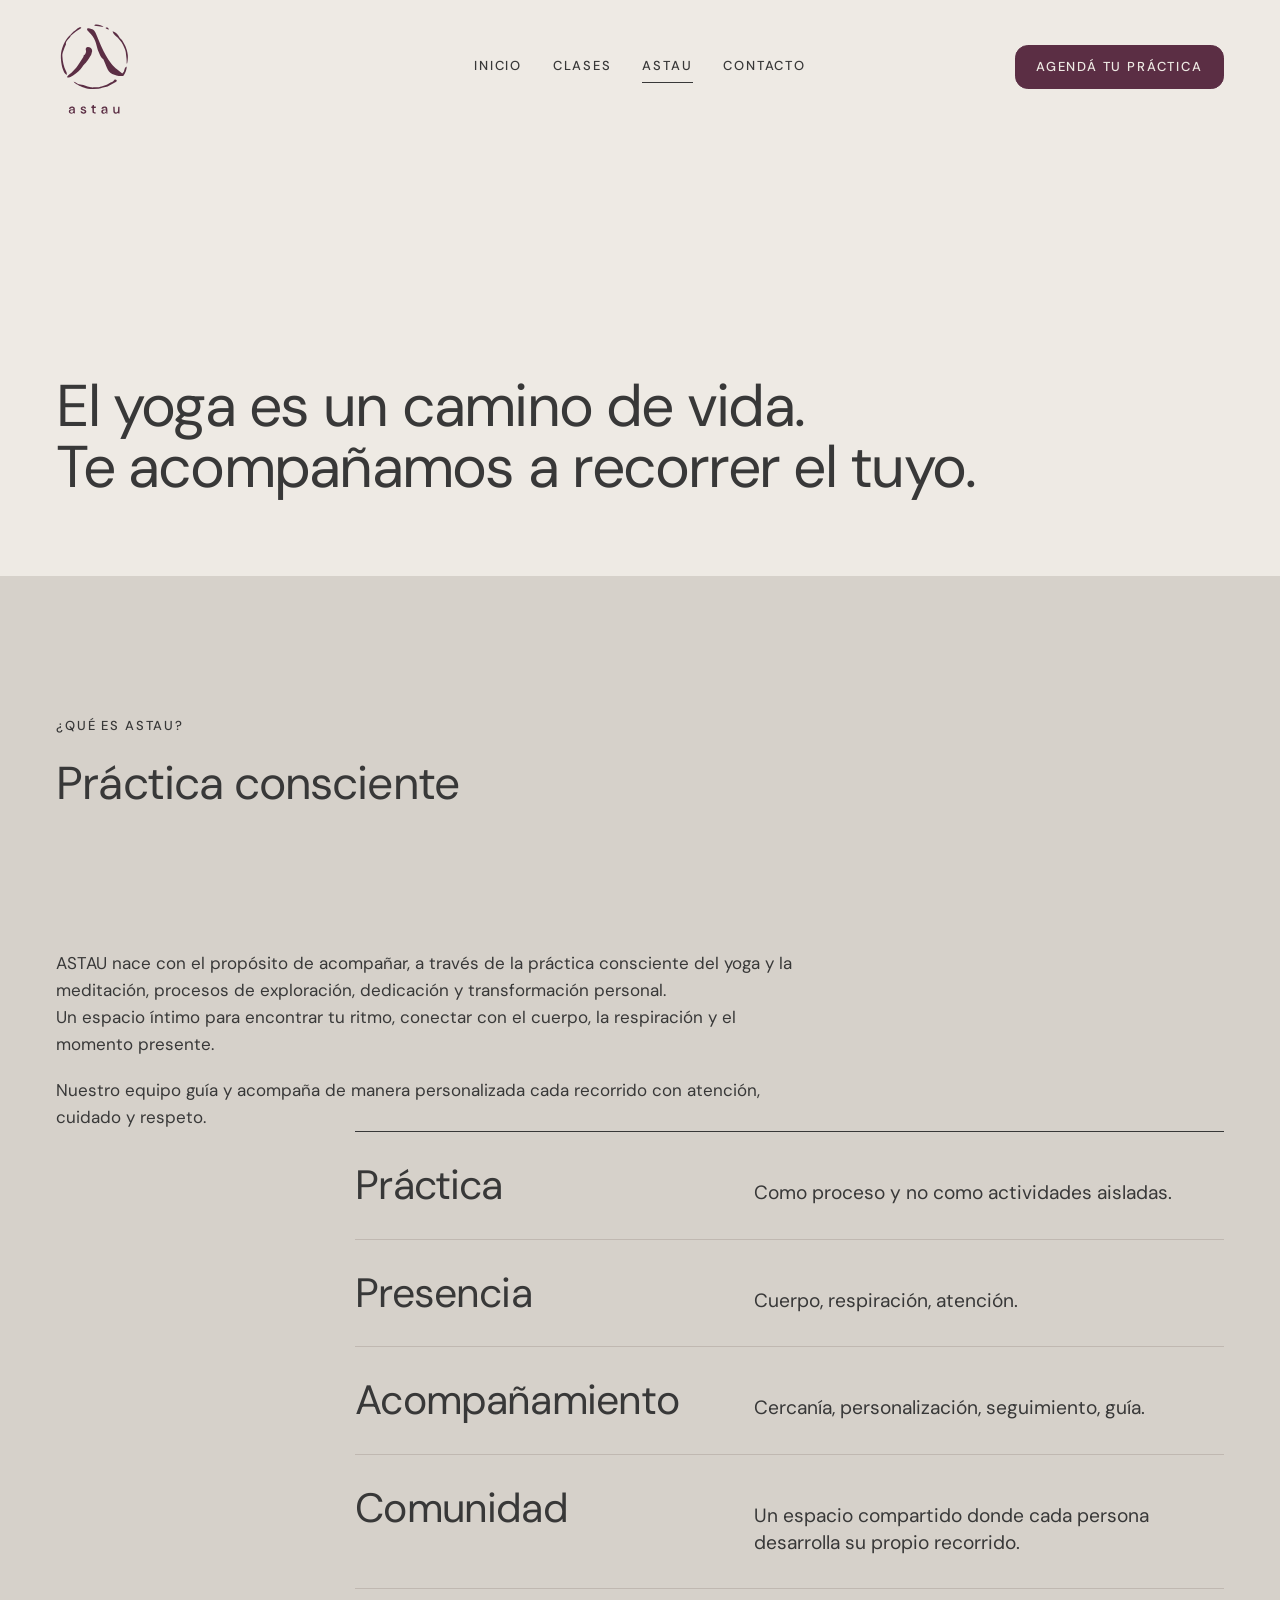
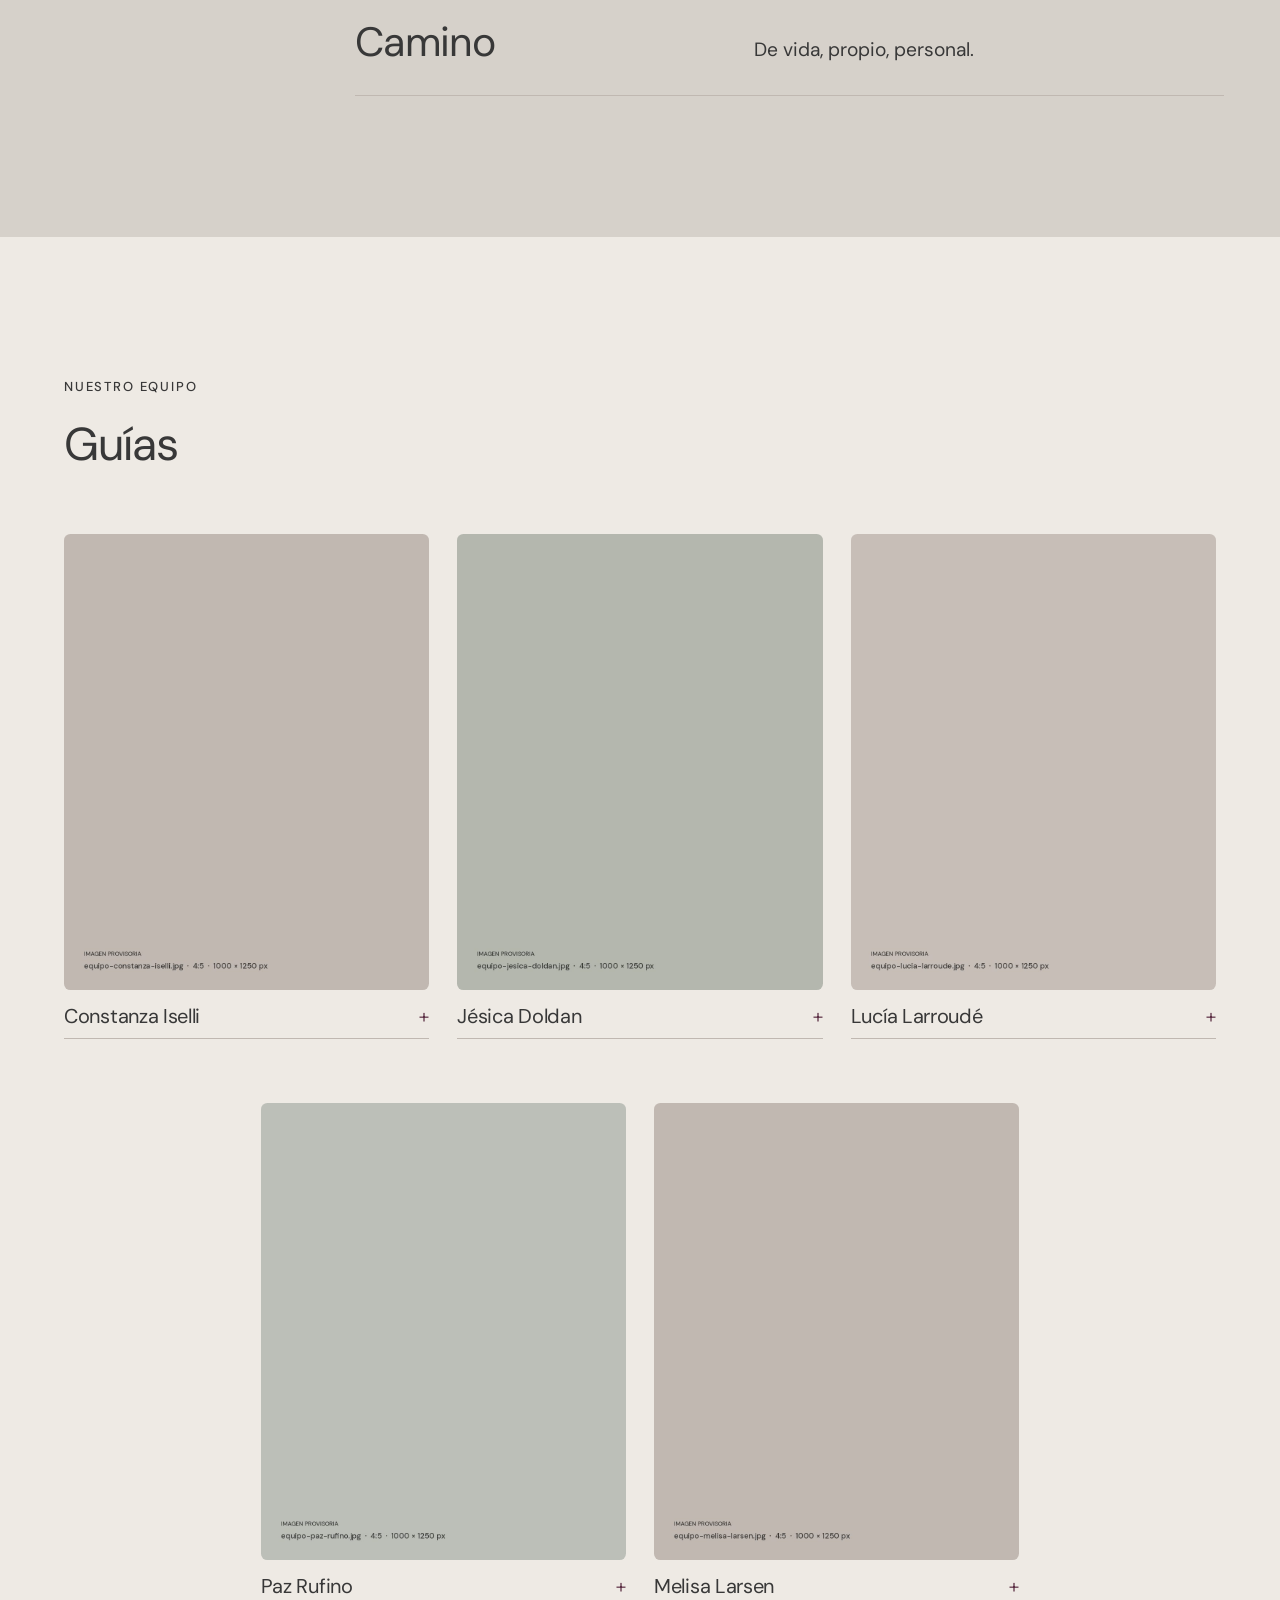
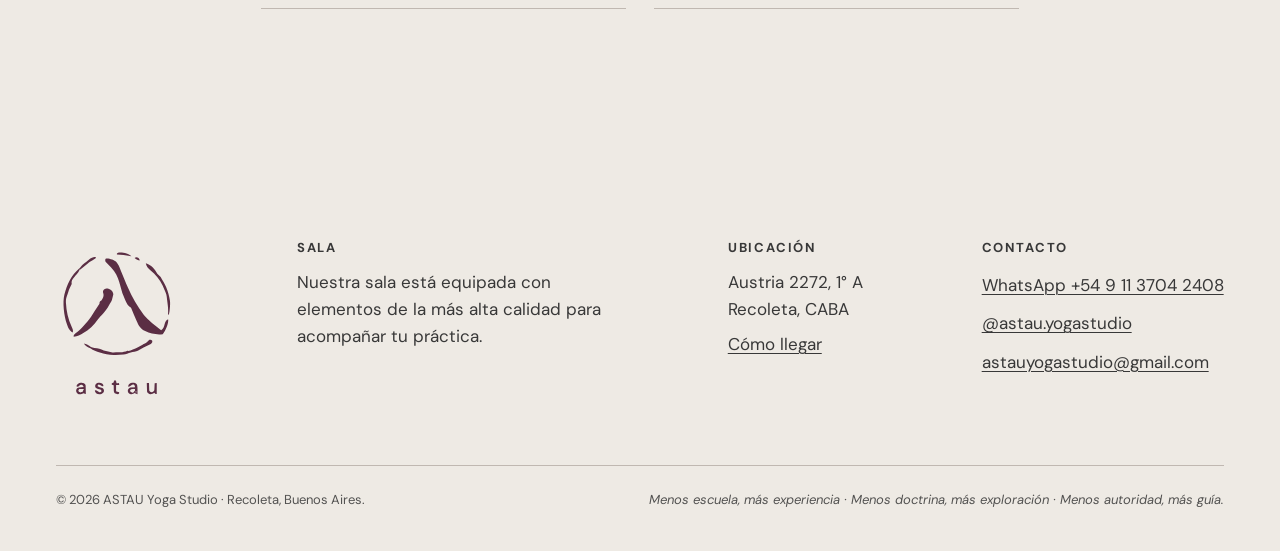
==== commit 503f608b: "ajustes en textos y secciones" ====
--- a/astau/index.html
+++ b/astau/index.html
@@ -125,20 +125,20 @@
 }
   </script>
 </head>
-<body>
+<body data-root=".." data-page="astau">
   <a class="skip" href="#contenido">Saltar al contenido</a>
 
   <header class="header">
     <div class="wrap header__inner">
       <a class="header__logo" href="../" aria-label="ASTAU, ir al inicio">
-        <img class="header__logo-color" src="../assets/brand/logo-color.svg" alt="ASTAU" width="44" height="44">
-        <img class="header__logo-light" src="../assets/brand/logo-negativo.svg" alt="" width="44" height="44">
+        <img class="header__logo-color" src="../assets/brand/logo-color.svg" alt="ASTAU" width="93" height="124">
+        <img class="header__logo-light" src="../assets/brand/logo-negativo.svg" alt="" width="93" height="124">
       </a>
       <nav class="nav" aria-label="Principal">
         <ul class="nav__list">
           <li><a class="nav__link" href="../">Inicio</a></li>
           <li><a class="nav__link" href="../clases/">Clases</a></li>
-          <li><a class="nav__link" href="../equipo/" aria-current="page">Equipo</a></li>
+          <li><a class="nav__link" href="../astau/" aria-current="page">Astau</a></li>
           <li><a class="nav__link" href="#contacto">Contacto</a></li>
         </ul>
       </nav>
@@ -152,14 +152,14 @@
   <div class="menu" id="menu" role="dialog" aria-modal="true" aria-label="Menú">
     <div class="menu__top">
       <a class="header__logo" href="../" aria-label="ASTAU, ir al inicio">
-        <img src="../assets/brand/isotipo-color.svg" alt="ASTAU" width="44" height="44">
+        <img src="../assets/brand/logo-color.svg" alt="ASTAU" width="93" height="124">
       </a>
       <button class="menu-toggle" type="button" data-menu-close>Cerrar</button>
     </div>
     <ul class="menu__list">
       <li><a class="menu__link" href="../">Inicio</a></li>
       <li><a class="menu__link" href="../clases/">Clases</a></li>
-      <li><a class="menu__link" href="../equipo/" aria-current="page">Equipo</a></li>
+      <li><a class="menu__link" href="../astau/" aria-current="page">Astau</a></li>
       <li><a class="menu__link" href="#contacto">Contacto</a></li>
     </ul>
     <div class="menu__foot">
@@ -170,15 +170,15 @@
 
   <main id="contenido">
     <section class="page-head">
-      <div class="wrap grid">
+      <div class="page-head__media" aria-hidden="true">
+        <!-- Imagen de fondo opcional (descomentar y ajustar ruta):
+        <img src="../assets/img/equipo-astau.jpg" alt="" width="1600" height="900" fetchpriority="high" decoding="async">
+        -->
+      </div>
+      <div class="page-head__overlay" aria-hidden="true"></div>
+      <div class="wrap grid page-head__grid">
         <div class="page-head__title page-head__title--wide">
-          <p class="label reveal">Equipo</p>
           <h1 class="display display--long reveal"><span>El yoga es un camino de vida.</span> <span>Te acompañamos a recorrer el tuyo.</span></h1>
-        </div>
-        <div class="page-head__text prose reveal">
-          <p>ASTAU nace con el propósito de acompañar, a través de la práctica consciente del yoga y la meditación, procesos de exploración, dedicación y transformación personal.</p>
-          <p>Un espacio íntimo para encontrar tu ritmo, conectar con el cuerpo, la respiración y el momento presente.</p> 
-          <p>Nuestro equipo guía y acompaña de manera personalizada cada recorrido con atención, cuidado y respeto.</p>
         </div>
       </div>
     </section>
@@ -188,6 +188,11 @@
         <div class="section-head section-head--full">
           <p class="label reveal">¿Qué es ASTAU?</p>
           <h2 class="h2 reveal" id="conceptos-titulo">Práctica consciente</h2>
+        </div>
+        <div class="page-head__text prose reveal">
+          <p>ASTAU nace con el propósito de acompañar, a través de la práctica consciente del yoga y la meditación, procesos de exploración, dedicación y transformación personal.</p>
+          <p>Un espacio íntimo para encontrar tu ritmo, conectar con el cuerpo, la respiración y el momento presente.</p> 
+          <p>Nuestro equipo guía y acompaña de manera personalizada cada recorrido con atención, cuidado y respeto.</p>
         </div>
         <div class="concepts-col">
           <dl class="concepts">
@@ -202,102 +207,184 @@
     </section>
 
     <section class="section" aria-label="Guías">
-      <div class="wrap guides">
-        <article class="grid guide" id="constanza-iselli">
-          <figure class="media media--4x5 guide__media reveal">
-            <img src="../assets/img/equipo-constanza-iselli.jpg" alt="Constanza Iselli, guía de ASTAU" width="1000" height="1250" loading="lazy" decoding="async">
-          </figure>
-          <div class="guide__copy">
-            <h2 class="h2 reveal">Constanza Iselli</h2>
-            <ul class="guide__tags reveal" aria-label="Prácticas">
-              <li><a href="../clases/#ashtanga">Ashtanga</a></li>
-              <li><a href="../clases/#meditacion">Meditación</a></li>
-            </ul>
-            <div class="prose guide__bio reveal">
-              <p>Eligió el ashtanga yoga como una forma de vida, una práctica que estudia y cultiva como un camino de autoconocimiento, compromiso y exploración personal. Su enfoque integra el trabajo sobre las posturas, la respiración y la meditación, con especial atención a los procesos individuales y a los tiempos de cada practicante.</p>
-              <p>Realizó el instructorado de Ashtanga Vinyasa Yoga 200 h y 500 h en Ashtanga Baires. Tomó workshops y clases con referentes como Matthew Vollmer, David Robson &amp; Jelena Vesic, Gregor Maehle, Eddie Stern, Lino Miele, Sasha Masiello, Lucas Carvalho, Santina Giardina-Chard y con <a href="https://www.instagram.com/sharathjoisr/" rel="noopener" target="_blank">Sharath</a> Jois en Nueva York (2024). Actualmente practica regularmente meditación vipassana, ashtanga con Mercedes D’Orta y estudia los Yoga Sutras de Patanjali con Julieta Petean.</p>
-              <p>Su formación en Ciencia Política también nutre su mirada sobre el yoga, en particular, su interés por la observación, la comprensión de las personas y los procesos de transformación en el marco de lo social.</p>
-              <p>Como fundadora de ASTAU, impulsa un espacio de práctica y encuentro para que cada persona pueda descubrir su camino, conectar con su mejor versión y desplegarla. Acompaña a quienes están en esa búsqueda y hoy encuentran en el yoga un portal para conocerse y ser mejores personas.</p>
+      <div class="wrap">
+        <div class="section-head guides-head">
+          <p class="label reveal">Nuestro equipo</p>
+          <h2 class="h2 reveal">Guías</h2>
+        </div>
+
+        <ul class="guides-grid" role="list">
+          <li class="guide-card reveal" id="constanza-iselli">
+            <button class="guide-card__btn" type="button" command="show-modal" commandfor="modal-constanza-iselli" data-guide-open="modal-constanza-iselli">
+              <figure class="media media--4x5 guide-card__media">
+                <img src="../assets/img/equipo-constanza-iselli.jpg" alt="Constanza Iselli, guía de ASTAU" width="1000" height="1250" loading="lazy" decoding="async">
+              </figure>
+              <span class="guide-card__info">
+                <span class="guide-card__name">Constanza Iselli</span>
+                <span class="guide-card__plus" aria-hidden="true">+</span>
+              </span>
+            </button>
+          </li>
+
+          <li class="guide-card reveal" id="jesica-doldan">
+            <button class="guide-card__btn" type="button" command="show-modal" commandfor="modal-jesica-doldan" data-guide-open="modal-jesica-doldan">
+              <figure class="media media--4x5 guide-card__media">
+                <img src="../assets/img/equipo-jesica-doldan.jpg" alt="Jésica Doldan, guía de ASTAU" width="1000" height="1250" loading="lazy" decoding="async">
+              </figure>
+              <span class="guide-card__info">
+                <span class="guide-card__name">Jésica Doldan</span>
+                <span class="guide-card__plus" aria-hidden="true">+</span>
+              </span>
+            </button>
+          </li>
+
+          <li class="guide-card reveal" id="lucia-larroude">
+            <button class="guide-card__btn" type="button" command="show-modal" commandfor="modal-lucia-larroude" data-guide-open="modal-lucia-larroude">
+              <figure class="media media--4x5 guide-card__media">
+                <img src="../assets/img/equipo-lucia-larroude.jpg" alt="Lucía Larroudé, guía de ASTAU" width="1000" height="1250" loading="lazy" decoding="async">
+              </figure>
+              <span class="guide-card__info">
+                <span class="guide-card__name">Lucía Larroudé</span>
+                <span class="guide-card__plus" aria-hidden="true">+</span>
+              </span>
+            </button>
+          </li>
+
+          <li class="guide-card reveal" id="paz-rufino">
+            <button class="guide-card__btn" type="button" command="show-modal" commandfor="modal-paz-rufino" data-guide-open="modal-paz-rufino">
+              <figure class="media media--4x5 guide-card__media">
+                <img src="../assets/img/equipo-paz-rufino.jpg" alt="Paz Rufino, guía de ASTAU" width="1000" height="1250" loading="lazy" decoding="async">
+              </figure>
+              <span class="guide-card__info">
+                <span class="guide-card__name">Paz Rufino</span>
+                <span class="guide-card__plus" aria-hidden="true">+</span>
+              </span>
+            </button>
+          </li>
+
+          <li class="guide-card reveal" id="melisa-larsen">
+            <button class="guide-card__btn" type="button" command="show-modal" commandfor="modal-melisa-larsen" data-guide-open="modal-melisa-larsen">
+              <figure class="media media--4x5 guide-card__media">
+                <img src="../assets/img/equipo-melisa-larsen.jpg" alt="Melisa Larsen, guía de ASTAU" width="1000" height="1250" loading="lazy" decoding="async">
+              </figure>
+              <span class="guide-card__info">
+                <span class="guide-card__name">Melisa Larsen</span>
+                <span class="guide-card__plus" aria-hidden="true">+</span>
+              </span>
+            </button>
+          </li>
+        </ul>
+
+        <dialog class="guide-modal" id="modal-constanza-iselli" closedby="any" aria-labelledby="modal-title-constanza-iselli">
+          <div class="guide-modal__inner">
+            <button class="guide-modal__close" type="button" data-modal-close autofocus>Cerrar <span aria-hidden="true">×</span></button>
+            <figure class="media media--4x5 guide-modal__media">
+              <img src="../assets/img/equipo-constanza-iselli.jpg" alt="Constanza Iselli, guía de ASTAU" width="1000" height="1250" loading="lazy" decoding="async">
+            </figure>
+            <div class="guide-modal__copy">
+              <h2 class="h2 guide-modal__title" id="modal-title-constanza-iselli">Constanza Iselli</h2>
+              <ul class="guide__tags" aria-label="Prácticas">
+                <li><a href="../clases/#ashtanga">Ashtanga</a></li>
+                <li><a href="../clases/#meditacion">Meditación</a></li>
+              </ul>
+              <div class="prose guide__bio">
+                <p>Eligió el ashtanga yoga como una forma de vida, una práctica que estudia y cultiva como un camino de autoconocimiento, compromiso y exploración personal. Su enfoque integra el trabajo sobre las posturas, la respiración y la meditación, con especial atención a los procesos individuales y a los tiempos de cada practicante.</p>
+                <p>Realizó el instructorado de Ashtanga Vinyasa Yoga 200 h y 500 h en Ashtanga Baires. Tomó workshops y clases con referentes como Matthew Vollmer, David Robson &amp; Jelena Vesic, Gregor Maehle, Eddie Stern, Lino Miele, Sasha Masiello, Lucas Carvalho, Santina Giardina-Chard y con <a href="https://www.instagram.com/sharathjoisr/" rel="noopener" target="_blank">Sharath</a> Jois en Nueva York (2024). Actualmente practica regularmente meditación vipassana, ashtanga con Mercedes D’Orta y estudia los Yoga Sutras de Patanjali con Julieta Petean.</p>
+                <p>Su formación en Ciencia Política también nutre su mirada sobre el yoga, en particular, su interés por la observación, la comprensión de las personas y los procesos de transformación en el marco de lo social.</p>
+                <p>Como fundadora de ASTAU, impulsa un espacio de práctica y encuentro para que cada persona pueda descubrir su camino, conectar con su mejor versión y desplegarla. Acompaña a quienes están en esa búsqueda y hoy encuentran en el yoga un portal para conocerse y ser mejores personas.</p>
+              </div>
             </div>
           </div>
-        </article>
-
-        <article class="grid guide" id="jesica-doldan">
-          <figure class="media media--4x5 guide__media reveal">
-            <img src="../assets/img/equipo-jesica-doldan.jpg" alt="Jésica Doldan, guía de ASTAU" width="1000" height="1250" loading="lazy" decoding="async">
-          </figure>
-          <div class="guide__copy">
-            <h2 class="h2 reveal">Jésica Doldan</h2>
-            <ul class="guide__tags reveal" aria-label="Prácticas">
-              <li><a href="../clases/#hatha-yoga">Hatha Yoga</a></li>
-              <li><a href="../clases/#yoga-embarazo">Yoga &amp; Embarazo</a></li>
-              <li><a href="../clases/#yoga-maternidad">Yoga &amp; Maternidad</a></li>
-            </ul>
-            <div class="prose guide__bio reveal">
-              <p>Practica y estudia Hatha Yoga desde hace varios años y comparte su enseñanza desde 2021. Su trabajo se especializa en Hatha Yoga, Yoga Prenatal y Yoga &amp; Puerperio, con propuestas adaptadas a las distintas etapas y necesidades de cada persona.</p>
-              <p>Se formó en Hatha Yoga 200 h en Centro Ananda Yoga y realizó especializaciones en Yogaterapia y Yoga y Embarazo en Bonayoga. Su recorrido profundiza en el vínculo entre el yoga, la naturaleza y los ciclos vitales, con especial interés en los procesos de gestación y posparto.</p>
-              <p>Su enfoque integra el movimiento consciente, la respiración, la escucha corporal y la atención a los procesos individuales, creando espacios de práctica donde cada persona pueda reconocer sus posibilidades, desarrollar la propiocepción, respetar sus tiempos y habitar el cuerpo con mayor presencia.</p>
-              <p>En ASTAU guía prácticas desde una mirada integral, respetuosa y atenta a las particularidades de cada recorrido.</p>
+        </dialog>
+
+        <dialog class="guide-modal" id="modal-jesica-doldan" closedby="any" aria-labelledby="modal-title-jesica-doldan">
+          <div class="guide-modal__inner">
+            <button class="guide-modal__close" type="button" data-modal-close autofocus>Cerrar <span aria-hidden="true">×</span></button>
+            <figure class="media media--4x5 guide-modal__media">
+              <img src="../assets/img/equipo-jesica-doldan.jpg" alt="Jésica Doldan, guía de ASTAU" width="1000" height="1250" loading="lazy" decoding="async">
+            </figure>
+            <div class="guide-modal__copy">
+              <h2 class="h2 guide-modal__title" id="modal-title-jesica-doldan">Jésica Doldan</h2>
+              <ul class="guide__tags" aria-label="Prácticas">
+                <li><a href="../clases/#hatha-yoga">Hatha Yoga</a></li>
+                <li><a href="../clases/#yoga-embarazo">Yoga &amp; Embarazo</a></li>
+                <li><a href="../clases/#yoga-maternidad">Yoga &amp; Maternidad</a></li>
+              </ul>
+              <div class="prose guide__bio">
+                <p>Practica y estudia Hatha Yoga desde hace varios años y comparte su enseñanza desde 2021. Su trabajo se especializa en Hatha Yoga, Yoga Prenatal y Yoga &amp; Puerperio, con propuestas adaptadas a las distintas etapas y necesidades de cada persona.</p>
+                <p>Se formó en Hatha Yoga 200 h en Centro Ananda Yoga y realizó especializaciones en Yogaterapia y Yoga y Embarazo en Bonayoga. Su recorrido profundiza en el vínculo entre el yoga, la naturaleza y los ciclos vitales, con especial interés en los procesos de gestación y posparto.</p>
+                <p>Su enfoque integra el movimiento consciente, la respiración, la escucha corporal y la atención a los procesos individuales, creando espacios de práctica donde cada persona pueda reconocer sus posibilidades, desarrollar la propiocepción, respetar sus tiempos y habitar el cuerpo con mayor presencia.</p>
+                <p>En ASTAU guía prácticas desde una mirada integral, respetuosa y atenta a las particularidades de cada recorrido.</p>
+              </div>
             </div>
           </div>
-        </article>
-
-        <article class="grid guide" id="lucia-larroude">
-          <figure class="media media--4x5 guide__media reveal">
-            <img src="../assets/img/equipo-lucia-larroude.jpg" alt="Lucía Larroudé, guía de ASTAU" width="1000" height="1250" loading="lazy" decoding="async">
-          </figure>
-          <div class="guide__copy">
-            <h2 class="h2 reveal">Lucía Larroudé</h2>
-            <ul class="guide__tags reveal" aria-label="Prácticas">
-              <li><a href="../clases/#yin-yoga">Yin Yoga</a></li>
-              <li><a href="../clases/#meditacion">Meditación</a></li>
-            </ul>
-            <div class="prose guide__bio reveal">
-              <p>Practica y enseña Vinyasa y Yin Yoga con enfoque funcional. Su acercamiento a esta perspectiva transformó su manera de entender el yoga: una práctica que prioriza las posibilidades y particularidades de cada cuerpo por sobre la búsqueda de formas estéticas o posturas ideales.</p>
-              <p>Desde su reencuentro con el yoga en 2019, profundiza su estudio y práctica, integrando el movimiento, la percepción corporal y la respiración como herramientas de exploración y autoconocimiento. Se formó en Vinyasa (200 h Yoga Proyect BA y 200 h en Soma Yoga) y en Yin yoga (200 h en Yoga Yin y formación continua en MioYin). Desde hace dos años estudia las enseñanzas de la Bhagavad Gita con Julieta Petean.</p>
-              <p>Su enfoque propone una práctica atenta a las necesidades individuales, en la que cada persona pueda desarrollar una relación más consciente con su cuerpo y encontrar su propia manera de habitar las posturas.</p>
+        </dialog>
+
+        <dialog class="guide-modal" id="modal-lucia-larroude" closedby="any" aria-labelledby="modal-title-lucia-larroude">
+          <div class="guide-modal__inner">
+            <button class="guide-modal__close" type="button" data-modal-close autofocus>Cerrar <span aria-hidden="true">×</span></button>
+            <figure class="media media--4x5 guide-modal__media">
+              <img src="../assets/img/equipo-lucia-larroude.jpg" alt="Lucía Larroudé, guía de ASTAU" width="1000" height="1250" loading="lazy" decoding="async">
+            </figure>
+            <div class="guide-modal__copy">
+              <h2 class="h2 guide-modal__title" id="modal-title-lucia-larroude">Lucía Larroudé</h2>
+              <ul class="guide__tags" aria-label="Prácticas">
+                <li><a href="../clases/#yin-yoga">Yin Yoga</a></li>
+                <li><a href="../clases/#meditacion">Meditación</a></li>
+              </ul>
+              <div class="prose guide__bio">
+                <p>Practica y enseña Vinyasa y Yin Yoga con enfoque funcional. Su acercamiento a esta perspectiva transformó su manera de entender el yoga: una práctica que prioriza las posibilidades y particularidades de cada cuerpo por sobre la búsqueda de formas estéticas o posturas ideales.</p>
+                <p>Desde su reencuentro con el yoga en 2019, profundiza su estudio y práctica, integrando el movimiento, la percepción corporal y la respiración como herramientas de exploración y autoconocimiento. Se formó en Vinyasa (200 h Yoga Proyect BA y 200 h en Soma Yoga) y en Yin yoga (200 h en Yoga Yin y formación continua en MioYin). Desde hace dos años estudia las enseñanzas de la Bhagavad Gita con Julieta Petean.</p>
+                <p>Su enfoque propone una práctica atenta a las necesidades individuales, en la que cada persona pueda desarrollar una relación más consciente con su cuerpo y encontrar su propia manera de habitar las posturas.</p>
+              </div>
             </div>
           </div>
-        </article>
-
-        <article class="grid guide" id="paz-rufino">
-          <figure class="media media--4x5 guide__media reveal">
-            <img src="../assets/img/equipo-paz-rufino.jpg" alt="Paz Rufino, guía de ASTAU" width="1000" height="1250" loading="lazy" decoding="async">
-          </figure>
-          <div class="guide__copy">
-            <h2 class="h2 reveal">Paz Rufino</h2>
-            <ul class="guide__tags reveal" aria-label="Prácticas">
-              <li><a href="../clases/#ashtanga">Ashtanga</a></li>
-            </ul>
-            <div class="prose guide__bio reveal">
-              <p>Su recorrido en el yoga comenzó con el Ashtanga Vinyasa Yoga, una práctica que continúa estudiando. Se formó como instructora de Ashtanga Vinyasa Yoga 200 h y 500 h en Ashtanga Baires. Tomó workshops con Gregor Maehle y Vera Reusmann.</p>
-              <p>Es Antropóloga, formación académica que combina con sus estudios de yoga para abordar la práctica desde una perspectiva integral, atenta a las particularidades y experiencias de cada persona.</p>
-              <p>En sus clases trabaja especialmente sobre la presencia, el desapego y la autopercepción. A través de la movilidad, las posturas y la respiración consciente, propone explorar las posibilidades del cuerpo, desarrollar una mayor atención sobre sus movimientos y comprender la práctica como un proceso, más allá de los resultados.</p>
+        </dialog>
+
+        <dialog class="guide-modal" id="modal-paz-rufino" closedby="any" aria-labelledby="modal-title-paz-rufino">
+          <div class="guide-modal__inner">
+            <button class="guide-modal__close" type="button" data-modal-close autofocus>Cerrar <span aria-hidden="true">×</span></button>
+            <figure class="media media--4x5 guide-modal__media">
+              <img src="../assets/img/equipo-paz-rufino.jpg" alt="Paz Rufino, guía de ASTAU" width="1000" height="1250" loading="lazy" decoding="async">
+            </figure>
+            <div class="guide-modal__copy">
+              <h2 class="h2 guide-modal__title" id="modal-title-paz-rufino">Paz Rufino</h2>
+              <ul class="guide__tags" aria-label="Prácticas">
+                <li><a href="../clases/#ashtanga">Ashtanga</a></li>
+              </ul>
+              <div class="prose guide__bio">
+                <p>Su recorrido en el yoga comenzó con el Ashtanga Vinyasa Yoga, una práctica que continúa estudiando. Se formó como instructora de Ashtanga Vinyasa Yoga 200 h y 500 h en Ashtanga Baires. Tomó workshops con Gregor Maehle y Vera Reusmann.</p>
+                <p>Es Antropóloga, formación académica que combina con sus estudios de yoga para abordar la práctica desde una perspectiva integral, atenta a las particularidades y experiencias de cada persona.</p>
+                <p>En sus clases trabaja especialmente sobre la presencia, el desapego y la autopercepción. A través de la movilidad, las posturas y la respiración consciente, propone explorar las posibilidades del cuerpo, desarrollar una mayor atención sobre sus movimientos y comprender la práctica como un proceso, más allá de los resultados.</p>
+              </div>
             </div>
           </div>
-        </article>
-
-        <article class="grid guide" id="melisa-larsen">
-          <figure class="media media--4x5 guide__media reveal">
-            <img src="../assets/img/equipo-melisa-larsen.jpg" alt="Melisa Larsen, guía de ASTAU" width="1000" height="1250" loading="lazy" decoding="async">
-          </figure>
-          <div class="guide__copy">
-            <h2 class="h2 reveal">Melisa Larsen</h2>
-            <ul class="guide__tags reveal" aria-label="Prácticas">
-              <li><a href="../clases/#yoga-terapia">Yoga Terapia</a></li>
-              <li><a href="../clases/#ashtanga">Ashtanga</a></li>
-            </ul>
-            <div class="prose guide__bio reveal">
-              <p>Se formó como instructora de Ashtanga Vinyasa Yoga 200 h y 500 h en Ashtanga Baires y realizó el Profesorado de Yoga Terapia en Maas Yoga. Tomó workshops con Gregor Maehle y Santina Giardina-Chard.</p>
-              <p>Concibe al yoga como una herramienta de autoconocimiento y una forma de habitar la vida con más presencia y en constante evolución. Entiende este camino como un aprendizaje compartido, en el que todas las personas son estudiantes y se nutren con sus enseñanzas mutuamente.</p>
-              <p>Su enfoque acompaña los procesos de cada practicante de manera personalizada y según su disponibilidad. Propone una práctica que no busca la postura perfecta, sino aquietar la mente, escuchar lo que el cuerpo tiene para decir y reaprender a relacionarse con uno mismo y con los demás desde el amor y la compasión.</p>
+        </dialog>
+
+        <dialog class="guide-modal" id="modal-melisa-larsen" closedby="any" aria-labelledby="modal-title-melisa-larsen">
+          <div class="guide-modal__inner">
+            <button class="guide-modal__close" type="button" data-modal-close autofocus>Cerrar <span aria-hidden="true">×</span></button>
+            <figure class="media media--4x5 guide-modal__media">
+              <img src="../assets/img/equipo-melisa-larsen.jpg" alt="Melisa Larsen, guía de ASTAU" width="1000" height="1250" loading="lazy" decoding="async">
+            </figure>
+            <div class="guide-modal__copy">
+              <h2 class="h2 guide-modal__title" id="modal-title-melisa-larsen">Melisa Larsen</h2>
+              <ul class="guide__tags" aria-label="Prácticas">
+                <li><a href="../clases/#yoga-terapia">Yoga Terapia</a></li>
+                <li><a href="../clases/#ashtanga">Ashtanga</a></li>
+              </ul>
+              <div class="prose guide__bio">
+                <p>Se formó como instructora de Ashtanga Vinyasa Yoga 200 h y 500 h en Ashtanga Baires y realizó el Profesorado de Yoga Terapia en Maas Yoga. Tomó workshops con Gregor Maehle y Santina Giardina-Chard.</p>
+                <p>Concibe al yoga como una herramienta de autoconocimiento y una forma de habitar la vida con más presencia y en constante evolución. Entiende este camino como un aprendizaje compartido, en el que todas las personas son estudiantes y se nutren con sus enseñanzas mutuamente.</p>
+                <p>Su enfoque acompaña los procesos de cada practicante de manera personalizada y según su disponibilidad. Propone una práctica que no busca la postura perfecta, sino aquietar la mente, escuchar lo que el cuerpo tiene para decir y reaprender a relacionarse con uno mismo y con los demás desde el amor y la compasión.</p>
+              </div>
             </div>
           </div>
-        </article>
+        </dialog>
       </div>
     </section>
 
-    <section class="closing" aria-label="Agendá tu práctica">
+    <!-- <section class="closing" aria-label="Agendá tu práctica">
       <div class="wrap closing__inner">
         <img class="closing__mark" src="../assets/brand/isotipo-negativo.svg" alt="" width="88" height="88" loading="lazy" aria-hidden="true">
         <p class="quote reveal">Un espacio íntimo para encontrar tu ritmo, conectar con el cuerpo, la respiración y el momento presente.</p>
@@ -306,7 +393,7 @@
           <a class="link" href="../clases/#horarios">Ver horarios</a>
         </div>
       </div>
-    </section>
+    </section> -->
   </main>
 
   <footer class="footer" id="contacto">
@@ -321,7 +408,7 @@
         </div>
         <div class="footer__col">
           <h2 class="label">Ubicación</h2>
-          <p>Austria 2272, 1° A<br>Recoleta (Barrio Norte), CABA</p>
+          <p>Austria 2272, 1° A<br>Recoleta, CABA</p>
           <p><a href="https://maps.app.goo.gl/wTtZTwhwu7xZctVu7" target="_blank" rel="noopener" data-track="clic_maps">Cómo llegar</a></p>
         </div>
         <div class="footer__col">
@@ -331,14 +418,10 @@
           <p><a href="mailto:astauyogastudio@gmail.com" data-track="clic_mail">astauyogastudio@gmail.com</a></p>
         </div>
       </div>
-      <p class="footer__about">ASTAU Yoga Studio es un estudio de yoga y meditación en Recoleta, Ciudad de Buenos Aires. Ofrece Ashtanga estilo Mysore, Yin Yoga, Hatha Yoga, Yoga Terapia, Yoga &amp; Embarazo, Yoga &amp; Maternidad y Meditación, con clases de lunes a sábado.</p>
-      <div class="footer__bottom">
-        <ul class="footer__nav">
-          <li><a href="../">Inicio</a></li>
-          <li><a href="../clases/">Clases</a></li>
-          <li><a href="../equipo/">Equipo</a></li>
-        </ul>
-        <p>© 2026 ASTAU</p>
+
+      <div class="site-footer__bottom">
+        <p>© 2026 ASTAU Yoga Studio · Recoleta, Buenos Aires.</p>
+        <p class="site-footer__mantra">Menos escuela, más experiencia · Menos doctrina, más exploración · Menos autoridad, más guía.</p>
       </div>
     </div>
   </footer>
--- a/assets/css/tokens.css
+++ b/assets/css/tokens.css
@@ -56,7 +56,8 @@
   --maxw: 90rem;
   --gutter: clamp(1.25rem, 4.4vw, 4rem);
   --gap: clamp(1rem, 2.2vw, 2rem);
-  --header-h: 7rem;
+  --header-h: clamp(7.75rem, 10.5vw, 10rem);
+  --header-h-scrolled: 6rem;
   --radius: 0.8rem;
 
   /* Movimiento: una curva, dos duraciones */
--- a/assets/css/main.css
+++ b/assets/css/main.css
@@ -17,7 +17,7 @@
   text-size-adjust: 100%;
   -webkit-tap-highlight-color: transparent;
   scroll-behavior: smooth;
-  scroll-padding-top: calc(var(--header-h) + 1.5rem);
+  scroll-padding-top: calc(var(--header-h-scrolled, var(--header-h)) + 1.5rem);
   overflow-x: clip;
 }
 
@@ -264,12 +264,19 @@
   z-index: 50;
   height: var(--header-h);
   border-bottom: 1px solid transparent;
-  transition: transform var(--t-fast) var(--ease), background-color var(--t-fast) var(--ease),
-    border-color var(--t-fast) var(--ease);
+  transition:
+    height var(--t-fast) var(--ease),
+    transform var(--t-fast) var(--ease),
+    background-color var(--t-fast) var(--ease),
+    border-color var(--t-fast) var(--ease),
+    backdrop-filter var(--t-fast) var(--ease);
 }
 
 .header.is-scrolled {
-  background: var(--c-bg);
+  height: var(--header-h-scrolled, 6rem);
+  background: rgb(238 234 228 / 0.92);
+  backdrop-filter: blur(10px);
+  -webkit-backdrop-filter: blur(10px);
   border-bottom-color: var(--c-line);
 }
 
@@ -286,14 +293,21 @@
 }
 
 .header__logo {
-  display: flex;
+  display: inline-flex;
   align-items: center;
-  min-height: 4rem;
+  padding-block: 0.25rem;
 }
 
 .header__logo img {
-  width: 6rem;
-  height: 6rem;
+  width: auto;
+  height: clamp(6rem, 8vw, 7.75rem);
+  aspect-ratio: 250.21 / 333.28;
+  object-fit: contain;
+  transition: height var(--t-fast) var(--ease), transform var(--t-fast) var(--ease);
+}
+
+.header.is-scrolled .header__logo img {
+  height: clamp(4.25rem, 5vw, 4.75rem);
 }
 
 .header__logo-light {
@@ -444,9 +458,24 @@
 }
 
 @media (min-width: 64rem) {
-  .nav,
+  .header__inner {
+    display: grid;
+    grid-template-columns: 1fr auto 1fr;
+    align-items: center;
+  }
+
+  .header__logo {
+    justify-self: start;
+  }
+
+  .nav {
+    display: block;
+    justify-self: center;
+  }
+
   .header__cta {
     display: block;
+    justify-self: end;
   }
 
   .menu-toggle,
@@ -585,12 +614,69 @@
 }
 
 .page-head {
-  padding-top: calc(var(--header-h) + clamp(3rem, 9vw, 7rem));
-  padding-bottom: clamp(3rem, 7vw, 6rem);
+  position: relative;
+  display: flex;
+  align-items: flex-end;
+  min-height: clamp(28rem, 64svh, 40rem);
+  padding-top: calc(var(--header-h) + var(--s-5));
+  padding-bottom: clamp(3rem, 6vw, 5rem);
+  overflow: clip;
+  isolation: isolate;
+}
+
+.page-head__media {
+  position: absolute;
+  inset: 0;
+  z-index: -2;
+}
+
+.page-head__media img,
+.page-head__media video {
+  position: absolute;
+  inset: 0;
+  width: 100%;
+  height: 100%;
+  object-fit: cover;
+}
+
+.page-head__overlay {
+  position: absolute;
+  inset: 0;
+  z-index: -1;
+  opacity: 0;
+  background: linear-gradient(
+    to bottom,
+    rgb(38 22 30 / 0.42) 0%,
+    rgb(38 22 30 / 0.22) 45%,
+    rgb(38 22 30 / 0.68) 100%
+  );
+  pointer-events: none;
+}
+
+.page-head:has(.page-head__media :is(img, video)) {
+  background: #3d2531;
+  color: var(--c-bg);
+}
+
+.page-head:has(.page-head__media :is(img, video)) .page-head__overlay {
+  opacity: 1;
+}
+
+.page-head__grid {
+  width: 100%;
+  align-items: end;
 }
 
 .page-head .label {
   margin-bottom: var(--s-3);
+}
+
+.page-head__lead {
+  margin-top: var(--s-3);
+}
+
+.page-head__lead > p + p {
+  margin-top: 0.25rem;
 }
 
 .page-head__text {
@@ -909,7 +995,7 @@
 
 .index__link {
   display: grid;
-  grid-template-columns: 2.25rem minmax(0, 1fr);
+  grid-template-columns: minmax(0, 1fr);
   column-gap: var(--s-2);
   align-items: baseline;
   padding-block: clamp(1.1rem, 2.2vw, 1.75rem);
@@ -917,6 +1003,10 @@
   transition: color var(--t-fast) var(--ease);
 }
 
+.index__link:has(.index__num) {
+  grid-template-columns: 2.25rem minmax(0, 1fr);
+}
+
 .index__num {
   font-size: var(--fs-label);
   font-weight: 500;
@@ -931,9 +1021,13 @@
 }
 
 .index__meta {
-  grid-column: 2;
+  grid-column: 1 / -1;
   margin-top: 0.35rem;
   font-size: var(--fs-small);
+}
+
+.index__link:has(.index__num) .index__meta {
+  grid-column: 2;
 }
 
 .index__link:hover,
@@ -1465,6 +1559,250 @@
 .guides {
   display: grid;
   gap: var(--section);
+}
+
+.guides-head {
+  margin-bottom: clamp(2.25rem, 5vw, 4rem);
+}
+
+.guides-grid {
+  display: grid;
+  grid-template-columns: minmax(0, 1fr);
+  gap: var(--s-4);
+  max-width: 24rem;
+  margin-inline: auto;
+}
+
+.guide-card__btn {
+  display: grid;
+  gap: 0.85rem;
+  width: 100%;
+  text-align: left;
+}
+
+.guide-card__media {
+  border-radius: calc(var(--radius) * 0.5);
+}
+
+.guide-card__btn:hover .guide-card__media img,
+.guide-card__btn:focus-visible .guide-card__media img {
+  transform: scale(1.03);
+}
+
+.guide-card__info {
+  display: flex;
+  align-items: baseline;
+  justify-content: space-between;
+  gap: var(--s-2);
+  padding-bottom: 0.65rem;
+  border-bottom: 1px solid var(--c-line);
+  transition: border-color var(--t-fast) var(--ease), color var(--t-fast) var(--ease);
+}
+
+.guide-card__name {
+  font-size: clamp(1.25rem, 1.5vw, 1.5rem);
+  font-weight: 400;
+  letter-spacing: -0.015em;
+  line-height: 1.2;
+}
+
+.guide-card__plus {
+  font-size: 1.25rem;
+  font-weight: 300;
+  line-height: 1;
+  color: var(--c-accent);
+  transition: transform var(--t-fast) var(--ease);
+}
+
+.guide-card__btn:hover .guide-card__info,
+.guide-card__btn:focus-visible .guide-card__info {
+  border-bottom-color: var(--c-accent);
+  color: var(--c-accent);
+}
+
+.guide-card__btn:hover .guide-card__plus,
+.guide-card__btn:focus-visible .guide-card__plus {
+  transform: rotate(90deg);
+}
+
+@media (min-width: 36rem) {
+  .guides-grid {
+    grid-template-columns: repeat(4, minmax(0, 1fr));
+    gap: var(--s-4) var(--gap);
+    max-width: 48rem;
+  }
+
+  .guide-card {
+    grid-column: span 2;
+  }
+
+  .guide-card:last-child:nth-child(odd) {
+    grid-column: 2 / span 2;
+  }
+}
+
+/* Modal de guías */
+
+.guide-modal {
+  width: min(56rem, calc(100% - 2 * var(--gutter)));
+  max-height: min(86dvh, 46rem);
+  margin: auto;
+  padding: 0;
+  border: 1px solid var(--c-line);
+  border-radius: var(--radius);
+  background: var(--c-bg);
+  color: var(--c-text);
+  box-shadow: 0 24px 64px rgb(38 22 30 / 0.18);
+  opacity: 0;
+  transition-property: opacity, transform, display, overlay;
+  transition-duration: var(--t-fast);
+  transition-timing-function: var(--ease);
+  transition-behavior: allow-discrete;
+}
+
+.guide-modal:modal {
+  overscroll-behavior: contain;
+}
+
+.guide-modal::backdrop {
+  overflow: hidden;
+  overscroll-behavior: contain;
+  background-color: rgb(38 22 30 / 0);
+  backdrop-filter: blur(0px);
+  -webkit-backdrop-filter: blur(0px);
+  transition-property: background-color, backdrop-filter, -webkit-backdrop-filter, display, overlay;
+  transition-duration: var(--t-fast);
+  transition-timing-function: var(--ease);
+  transition-behavior: allow-discrete;
+}
+
+.guide-modal[open]:where(:not([data-closing])) {
+  opacity: 1;
+}
+
+@starting-style {
+  .guide-modal[open]:where(:not([data-closing])) {
+    opacity: 0;
+  }
+}
+
+.guide-modal[open]:where(:not([data-closing]))::backdrop {
+  background-color: rgb(38 22 30 / 0.48);
+  backdrop-filter: blur(5px);
+  -webkit-backdrop-filter: blur(5px);
+}
+
+@starting-style {
+  .guide-modal[open]:where(:not([data-closing]))::backdrop {
+    background-color: rgb(38 22 30 / 0);
+    backdrop-filter: blur(0px);
+    -webkit-backdrop-filter: blur(0px);
+  }
+}
+
+@media (prefers-reduced-motion: no-preference) {
+  .guide-modal {
+    transform: translateY(0.75rem) scale(0.985);
+  }
+
+  .guide-modal[open]:where(:not([data-closing])) {
+    transform: translateY(0) scale(1);
+  }
+
+  @starting-style {
+    .guide-modal[open]:where(:not([data-closing])) {
+      transform: translateY(0.75rem) scale(0.985);
+    }
+  }
+}
+
+.guide-modal__inner {
+  position: relative;
+  display: grid;
+  gap: var(--s-3);
+  padding: clamp(1.5rem, 3.5vw, 2.75rem);
+}
+
+.guide-modal__close {
+  justify-self: end;
+  display: inline-flex;
+  align-items: center;
+  gap: 0.4rem;
+  min-height: 2.25rem;
+  padding: 0.25rem 0.5rem;
+  font-size: var(--fs-label);
+  font-weight: 500;
+  letter-spacing: 0.14em;
+  text-transform: uppercase;
+  color: var(--c-text);
+  transition: color var(--t-fast) var(--ease);
+}
+
+.guide-modal__close span {
+  font-size: 1.25rem;
+  font-weight: 300;
+  line-height: 1;
+}
+
+.guide-modal__close:hover,
+.guide-modal__close:focus-visible {
+  color: var(--c-accent);
+}
+
+.guide-modal__media {
+  max-width: 15rem;
+  border-radius: calc(var(--radius) * 0.5);
+}
+
+.guide-modal__title {
+  font-size: clamp(1.625rem, 2.6vw, 2.375rem);
+}
+
+.guide-modal .guide__tags {
+  margin-top: 0.5rem;
+  padding-bottom: var(--s-2);
+  border-bottom: 1px solid var(--c-line);
+}
+
+.guide-modal .guide__tags a {
+  padding-block: 0.35rem;
+}
+
+.guide-modal .guide__bio {
+  margin-top: var(--s-3);
+  font-size: 1rem;
+  line-height: 1.65;
+}
+
+@media (min-width: 48rem) {
+  .guide-modal__inner {
+    grid-template-columns: 16.5rem minmax(0, 1fr);
+    column-gap: clamp(1.75rem, 3vw, 2.75rem);
+    row-gap: 0;
+    align-items: start;
+  }
+
+  .guide-modal__close {
+    position: absolute;
+    top: clamp(1.25rem, 2.5vw, 2rem);
+    right: clamp(1.5rem, 3vw, 2.5rem);
+  }
+
+  .guide-modal__media {
+    grid-column: 1;
+    max-width: none;
+    position: sticky;
+    top: 0;
+  }
+
+  .guide-modal__copy {
+    grid-column: 2;
+    padding-top: 0.25rem;
+  }
+
+  .guide-modal__title {
+    padding-right: 5.5rem;
+  }
 }
 
 .guide__tags {
@@ -1550,35 +1888,41 @@
 }
 
 .footer {
-  padding-top: var(--s-6);
+  padding-top: clamp(3.5rem, 7vw, var(--s-6));
   padding-bottom: var(--s-4);
 }
 
 .footer__grid {
-  row-gap: var(--s-5);
+  row-gap: var(--s-4);
+  padding-block-end: var(--s-4);
+  border-block-end: 1px solid var(--c-line);
+  justify-items: center;
+  text-align: center;
 }
 
 .footer__logo {
-  display: grid;
+  display: flex;
+  align-items: flex-start;
   justify-content: center;
+}
+
+.footer__logo img {
+  width: clamp(6.75rem, 9.5vw, 8rem);
+  height: auto;
+  aspect-ratio: 250.21 / 333.28;
+}
+
+.footer__col {
+  display: grid;
   align-content: start;
-}
-
-.footer__logo img {
-  width: 7.5rem;
-  height: auto;
-}
-
-.footer__col {
-  display: grid;
-  grid-template-columns: minmax(0, max-content);
-  justify-content: center;
-  align-content: start;
+  justify-items: center;
+  gap: 0.2rem;
+  min-inline-size: 0;
 }
 
 .footer__col .label {
-  margin-bottom: var(--s-2);
-  font-weight: 900;
+  margin-bottom: 0.5rem;
+  font-weight: 700;
 }
 
 .footer__col p + p {
@@ -1599,8 +1943,23 @@
 }
 
 .footer__col p {
-  max-width: 22ch;
+  max-width: 26ch;
   font-size: var(--fs-body);
+  overflow-wrap: anywhere;
+}
+
+@media (min-width: 44rem) and (max-width: 63.99rem) {
+  .footer__grid {
+    grid-template-columns: repeat(3, minmax(0, 1fr));
+    gap: var(--s-4) var(--gap);
+    padding-block-end: var(--s-5);
+    align-items: start;
+  }
+
+  .footer__logo {
+    grid-column: 1 / -1;
+    margin-bottom: var(--s-2);
+  }
 }
 
 .footer__about {
@@ -1652,6 +2011,22 @@
   padding-block: calc(var(--header-h) + var(--s-5)) var(--s-6);
 }
 
+.site-footer__bottom {
+  padding-block-start: var(--s-3);
+  display: flex;
+  flex-direction: column;
+  align-items: center;
+  text-align: center;
+  gap: 0.5rem;
+  font-size: 0.8125rem;
+  color: var(--c-text);
+  opacity: 0.85;
+}
+
+.site-footer__mantra {
+  font-style: italic;
+}
+
 /* Desktop ---------------------------------------------------------------- */
 
 @media (min-width: 48rem) {
@@ -1737,11 +2112,16 @@
   }
 
   .index__link {
+    grid-template-columns: minmax(0, 1fr) auto;
+  }
+
+  .index__link:has(.index__num) {
     grid-template-columns: 3.5rem minmax(0, 1fr) auto;
   }
 
-  .index__meta {
-    grid-column: 3;
+  .index__meta,
+  .index__link:has(.index__num) .index__meta {
+    grid-column: auto;
     margin-top: 0;
     text-align: right;
   }
@@ -1749,7 +2129,6 @@
   .index__preview {
     display: block;
     grid-column: 9 / span 4;
-    grid-row: 2;
     aspect-ratio: 2 / 3;
     align-self: start;
     position: sticky;
@@ -1765,11 +2144,17 @@
   }
 
   .page-head__title {
-    grid-column: 1 / span 10;
+    grid-column: 1 / span 7;
   }
 
   .page-head__title--wide {
     grid-column: 1 / -1;
+  }
+
+  .page-head__lead {
+    grid-column: 8 / span 5;
+    margin-top: 0;
+    align-self: end;
   }
 
   .page-head__text {
@@ -1788,12 +2173,12 @@
   }
 
   .page-head__text > p:first-child {
-    grid-column: 1 / span 5;
+    grid-column: 1 / span 8;
     grid-row: 1 / span 2;
   }
 
   .page-head__text > p:nth-child(n + 2) {
-    grid-column: 7 / span 5;
+    grid-column: 1 / span 8;
   }
 
   .page-head__text > p:nth-child(n + 3) {
@@ -1966,6 +2351,26 @@
     grid-column: 6 / span 7;
   }
 
+  .guides-head,
+  .guides-grid {
+    max-width: 72rem;
+    margin-inline: auto;
+  }
+
+  .guides-grid {
+    grid-template-columns: repeat(6, minmax(0, 1fr));
+    gap: var(--s-5) var(--gap);
+  }
+
+  .guide-card,
+  .guide-card:last-child:nth-child(odd) {
+    grid-column: span 2;
+  }
+
+  .guide-card:nth-last-child(2):nth-child(3n + 1) {
+    grid-column: 2 / span 2;
+  }
+
   .closing__inner {
     grid-template-columns: repeat(12, minmax(0, 1fr));
     column-gap: var(--gap);
@@ -1983,20 +2388,31 @@
     align-items: flex-start;
   }
 
+  .footer__grid {
+    display: flex;
+    align-items: flex-start;
+    justify-content: space-between;
+    gap: var(--s-5);
+    padding-block-end: var(--s-5);
+    text-align: left;
+  }
+
   .footer__logo {
-    grid-column: 1 / span 3;
-  }
-
-  .footer__col:nth-child(2) {
-    grid-column: 4 / span 3;
-  }
-
-  .footer__col:nth-child(3) {
-    grid-column: 7 / span 3;
-  }
-
-  .footer__col:nth-child(4) {
-    grid-column: 10 / span 3;
+    justify-content: flex-start;
+    flex: none;
+  }
+
+  .footer__col {
+    justify-items: start;
+  }
+
+  .site-footer__bottom {
+    flex-direction: row;
+    flex-wrap: wrap;
+    align-items: baseline;
+    justify-content: space-between;
+    text-align: left;
+    gap: var(--s-2) var(--s-4);
   }
 }
 
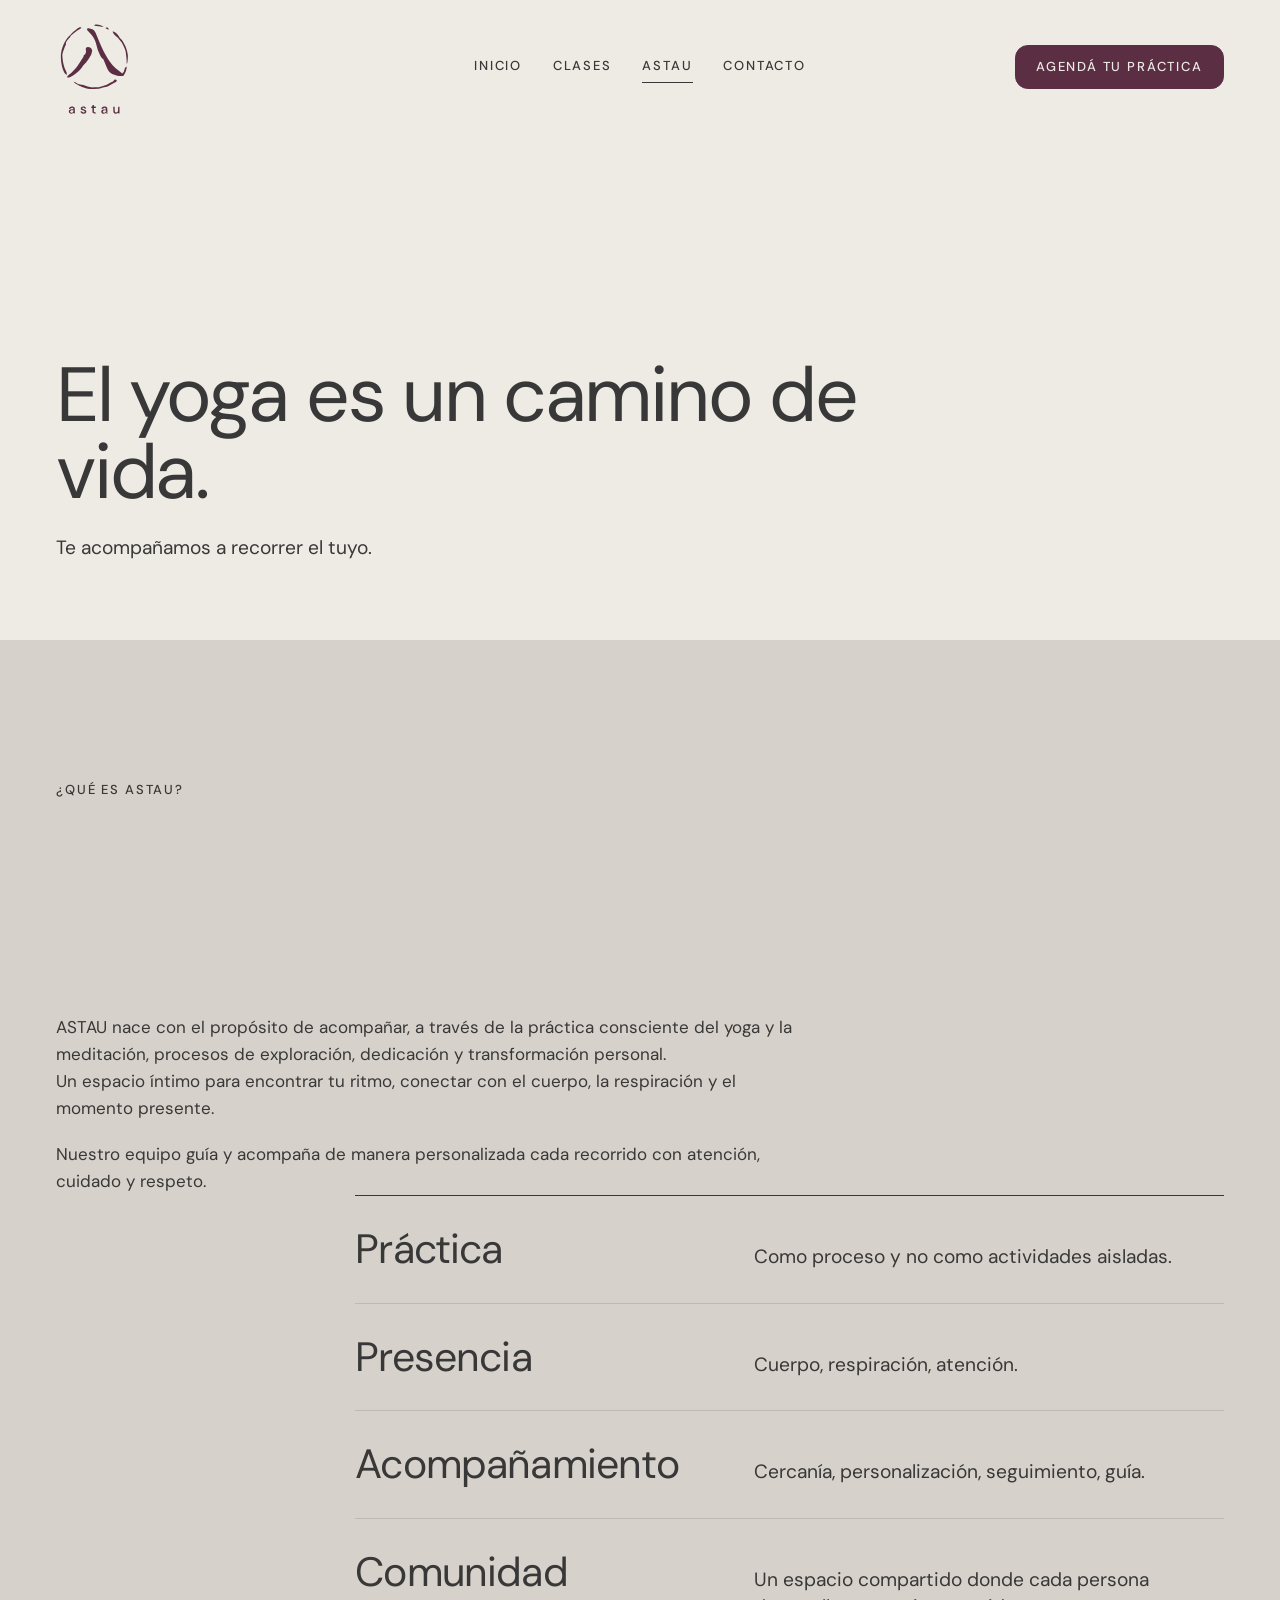
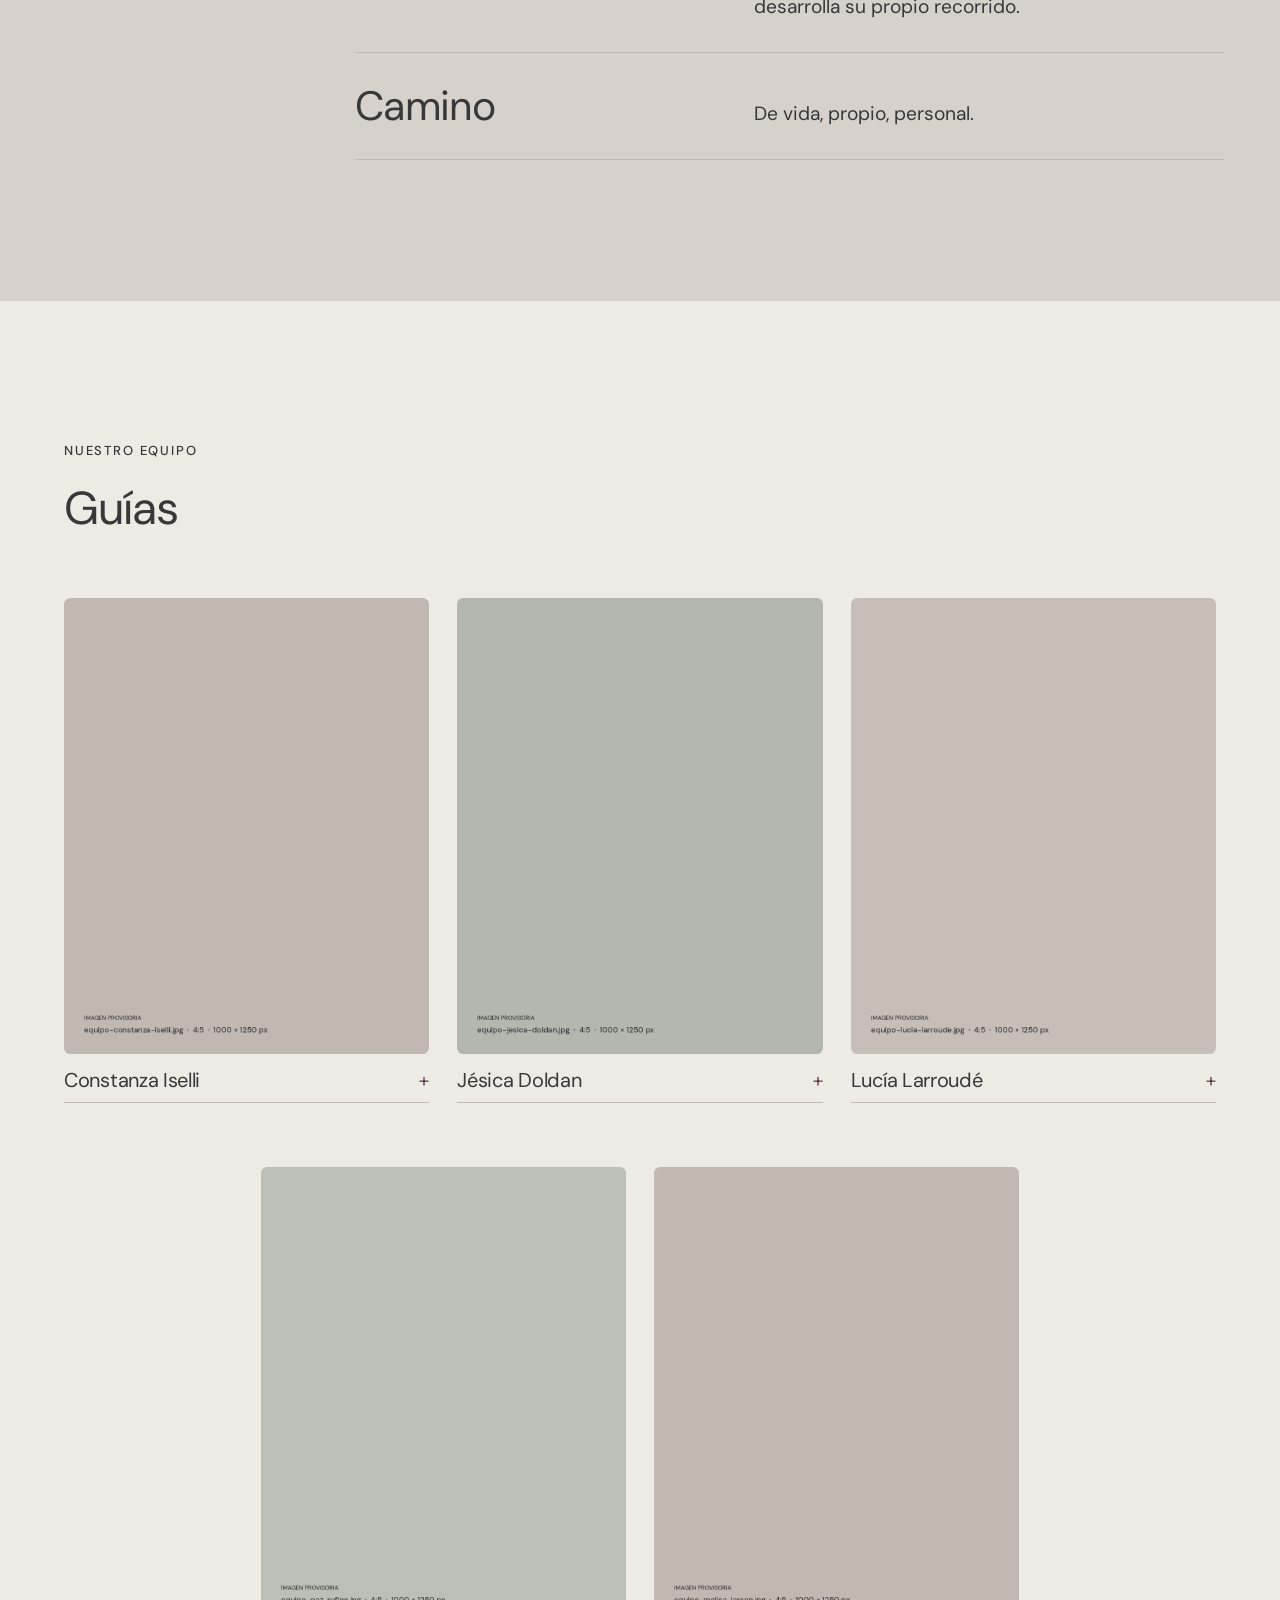
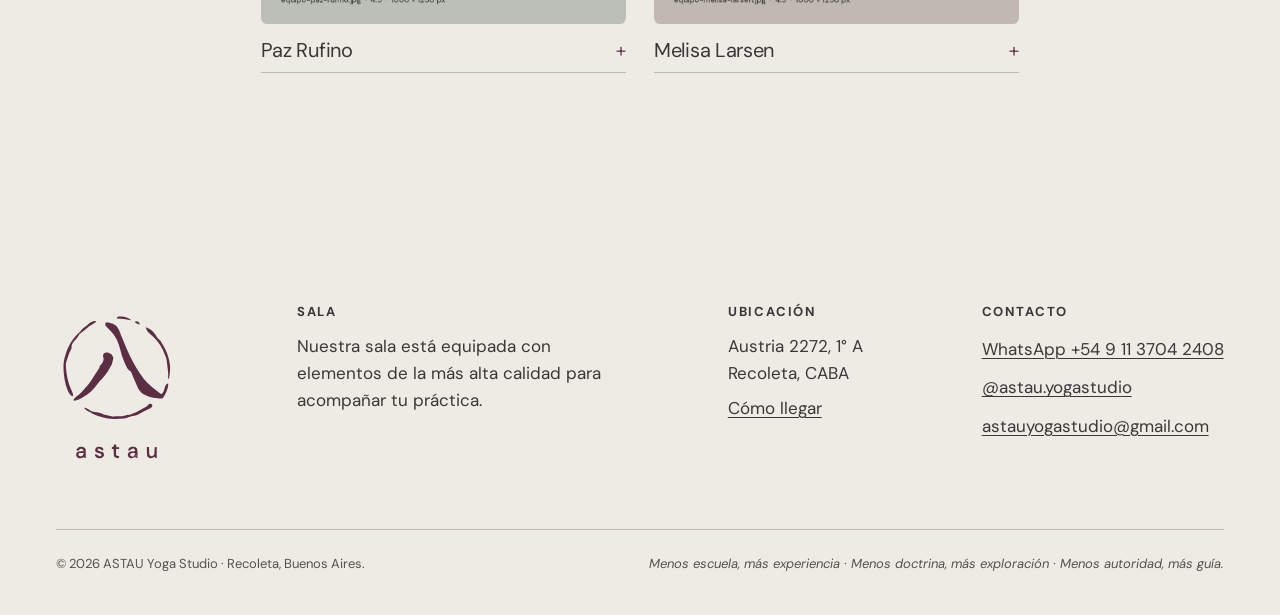
==== commit 61230d3d: "ajustes headers, botones, imagen clases" ====
--- a/astau/index.html
+++ b/astau/index.html
@@ -177,8 +177,11 @@
       </div>
       <div class="page-head__overlay" aria-hidden="true"></div>
       <div class="wrap grid page-head__grid">
-        <div class="page-head__title page-head__title--wide">
-          <h1 class="display display--long reveal"><span>El yoga es un camino de vida.</span> <span>Te acompañamos a recorrer el tuyo.</span></h1>
+        <div class="page-head__title">
+          <h1 class="display reveal">El yoga es un camino de vida.</h1>
+        </div>
+        <div class="page-head__lead lead reveal">
+          <p>Te acompañamos a recorrer el tuyo.</p>
         </div>
       </div>
     </section>
--- a/assets/css/tokens.css
+++ b/assets/css/tokens.css
@@ -32,7 +32,7 @@
 
   /* Tipografía */
   --font: "DM Sans", system-ui, -apple-system, "Segoe UI", sans-serif;
-  --fs-display: clamp(2.75rem, 6.2vw, 5.75rem);
+  --fs-display: clamp(2rem, 6vw, 5rem);
   --fs-quote: clamp(1.75rem, 3.6vw, 3.25rem);
   --fs-h2: clamp(1.875rem, 3.6vw, 3.5rem);
   --fs-h3: clamp(1.375rem, 1.9vw, 1.875rem);
@@ -57,7 +57,7 @@
   --gutter: clamp(1.25rem, 4.4vw, 4rem);
   --gap: clamp(1rem, 2.2vw, 2rem);
   --header-h: clamp(7.75rem, 10.5vw, 10rem);
-  --header-h-scrolled: 6rem;
+  --header-h-scrolled: 5.2rem;
   --radius: 0.8rem;
 
   /* Movimiento: una curva, dos duraciones */
--- a/assets/css/main.css
+++ b/assets/css/main.css
@@ -274,7 +274,7 @@
 
 .header.is-scrolled {
   height: var(--header-h-scrolled, 6rem);
-  background: rgb(238 234 228 / 0.92);
+  background: rgb(238 234 228 / 0.8);
   backdrop-filter: blur(10px);
   -webkit-backdrop-filter: blur(10px);
   border-bottom-color: var(--c-line);
@@ -541,7 +541,7 @@
   text-transform: uppercase;
 }
 
-.link::after {
+/* .link::after {
   content: "";
   position: absolute;
   left: 0;
@@ -555,6 +555,31 @@
 
 .link:hover::after {
   transform: scaleX(0.35);
+} */
+
+.link {
+  display: inline-flex;
+  align-items: center;
+  justify-content: center;
+  min-height: 3rem;
+  padding: 0.5rem 1.6rem;
+  border: 1px solid var(--c-accent);
+  border-radius: var(--radius);
+  background: transparent;
+  color: var(--c-accent);
+  font-size: var(--fs-label);
+  font-weight: 500;
+  letter-spacing: 0.14em;
+  line-height: 1.2;
+  text-align: center;
+  text-transform: uppercase;
+  transition: background-color var(--t-fast) var(--ease), color var(--t-fast) var(--ease),
+    border-color var(--t-fast) var(--ease);
+}
+
+.link:hover{
+  background: var(--c-accent);
+  color: var(--c-bg);
 }
 
 .actions {
@@ -617,7 +642,7 @@
   position: relative;
   display: flex;
   align-items: flex-end;
-  min-height: clamp(28rem, 64svh, 40rem);
+  min-height: clamp(28rem, 74svh, 40rem);
   padding-top: calc(var(--header-h) + var(--s-5));
   padding-bottom: clamp(3rem, 6vw, 5rem);
   overflow: clip;
@@ -664,7 +689,7 @@
 
 .page-head__grid {
   width: 100%;
-  align-items: end;
+  row-gap: var(--s-3);
 }
 
 .page-head .label {
@@ -672,7 +697,7 @@
 }
 
 .page-head__lead {
-  margin-top: var(--s-3);
+  max-width: 46ch;
 }
 
 .page-head__lead > p + p {
@@ -698,9 +723,31 @@
   display: none;
 }
 
+
 .subnav .link {
   padding-block: 1.1rem;
   white-space: nowrap;
+  border: none; 
+  padding: 0.2rem 0.1rem;
+}
+
+.subnav .link:hover {
+  background: transparent;
+  color: var(--c-accent);
+}
+
+.subnav .link::after {
+  content: "";
+  position: absolute;
+  left: 0;
+  right: 0;
+  height: 1px;
+  background: currentColor;
+  transition: transform var(--t-fast) var(--ease);
+}
+
+.subnav .link:hover::after {
+  transform: scaleX(0.35);
 }
 
 .subnav .link::after {
@@ -2127,12 +2174,17 @@
   }
 
   .index__preview {
+    --preview-h: clamp(28rem, calc(100svh - var(--header-h-scrolled, 6rem) - var(--s-3)), 40rem);
     display: block;
-    grid-column: 9 / span 4;
-    aspect-ratio: 2 / 3;
+    grid-column: 8 / span 5;
+    justify-self: end;
+    width: auto;
+    max-width: 100%;
+    height: var(--preview-h);
+    aspect-ratio: 3 / 4;
     align-self: start;
     position: sticky;
-    top: calc(var(--header-h) + 2rem);
+    top: calc(var(--header-h-scrolled, 6rem) + (100svh - var(--header-h-scrolled, 6rem) - var(--preview-h)) / 2);
   }
 
   .index__preview img {
@@ -2143,18 +2195,18 @@
     opacity: 0;
   }
 
-  .page-head__title {
+  .page-head__grid {
+    row-gap: var(--s-3);
+  }
+
+  .page-head__title,
+  .page-head__title--wide {
+    grid-column: 1 / span 9;
+  }
+
+  .page-head__lead {
     grid-column: 1 / span 7;
-  }
-
-  .page-head__title--wide {
-    grid-column: 1 / -1;
-  }
-
-  .page-head__lead {
-    grid-column: 8 / span 5;
     margin-top: 0;
-    align-self: end;
   }
 
   .page-head__text {
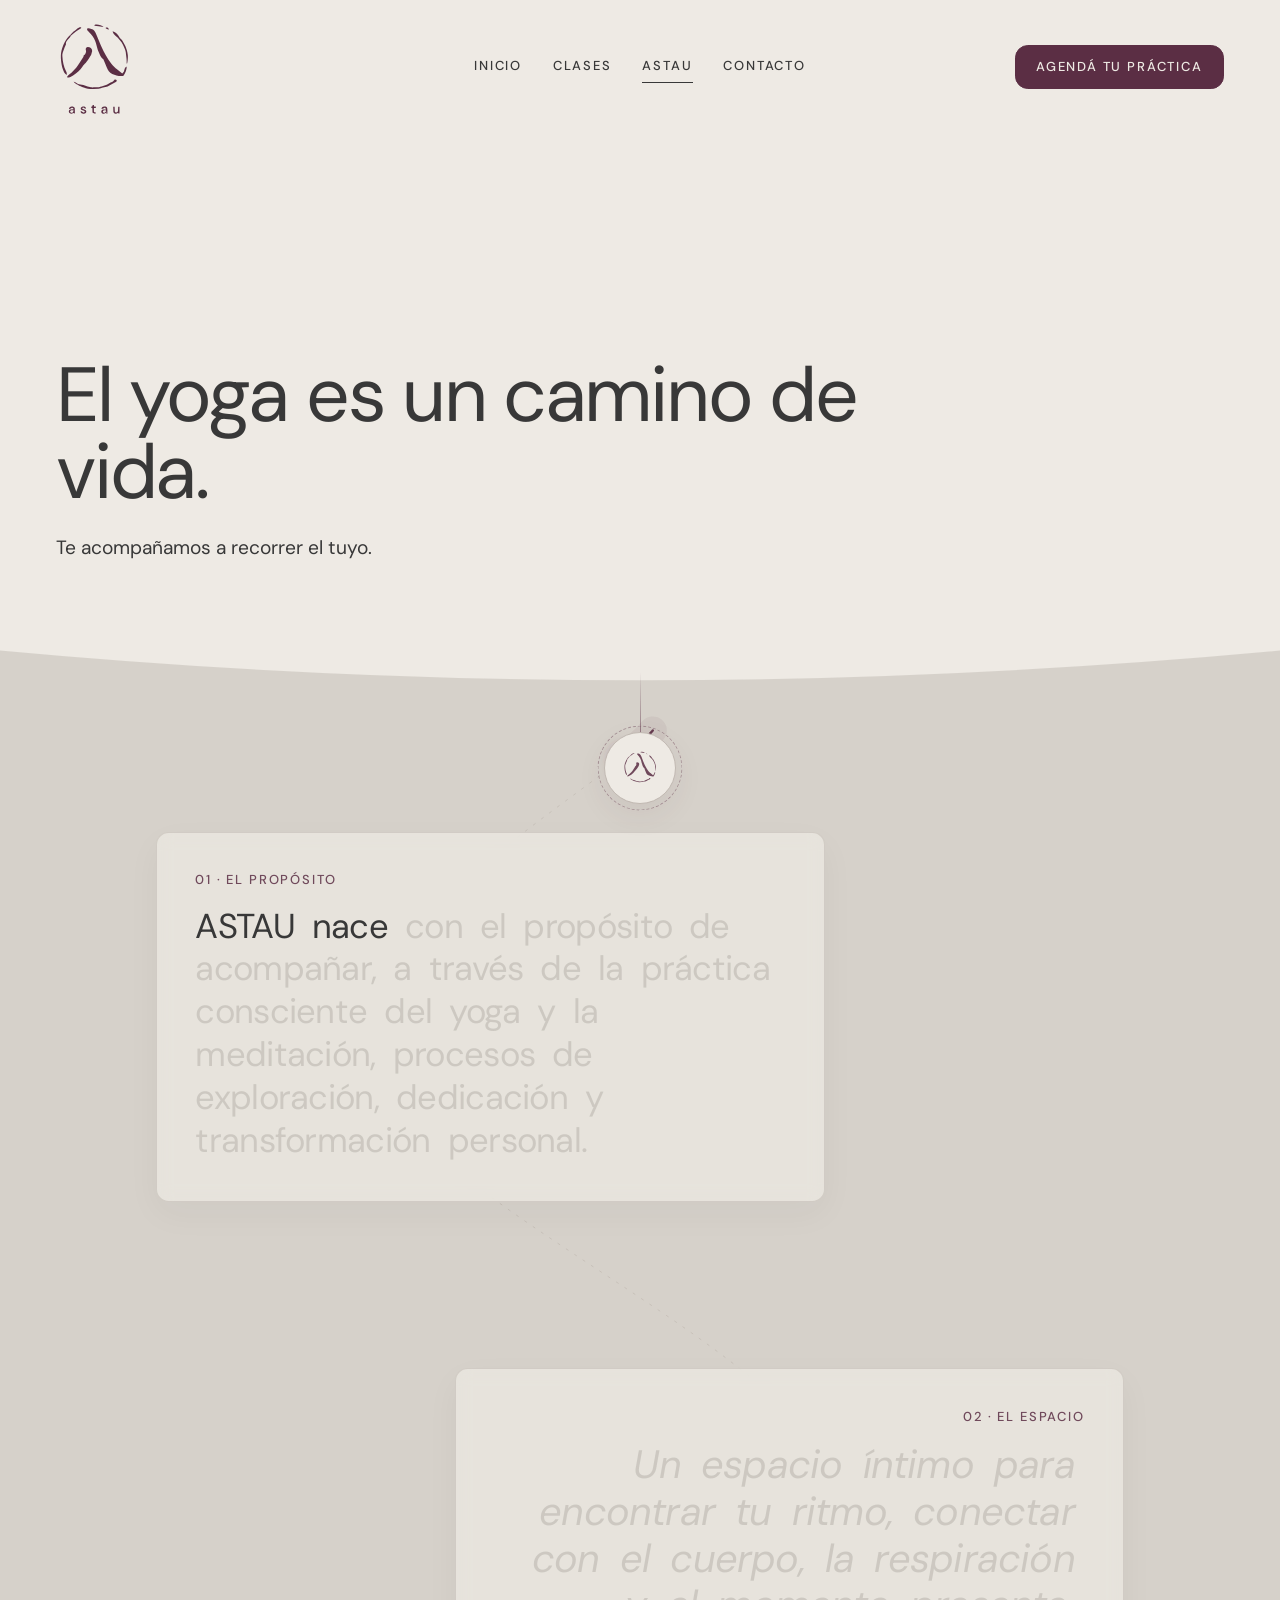
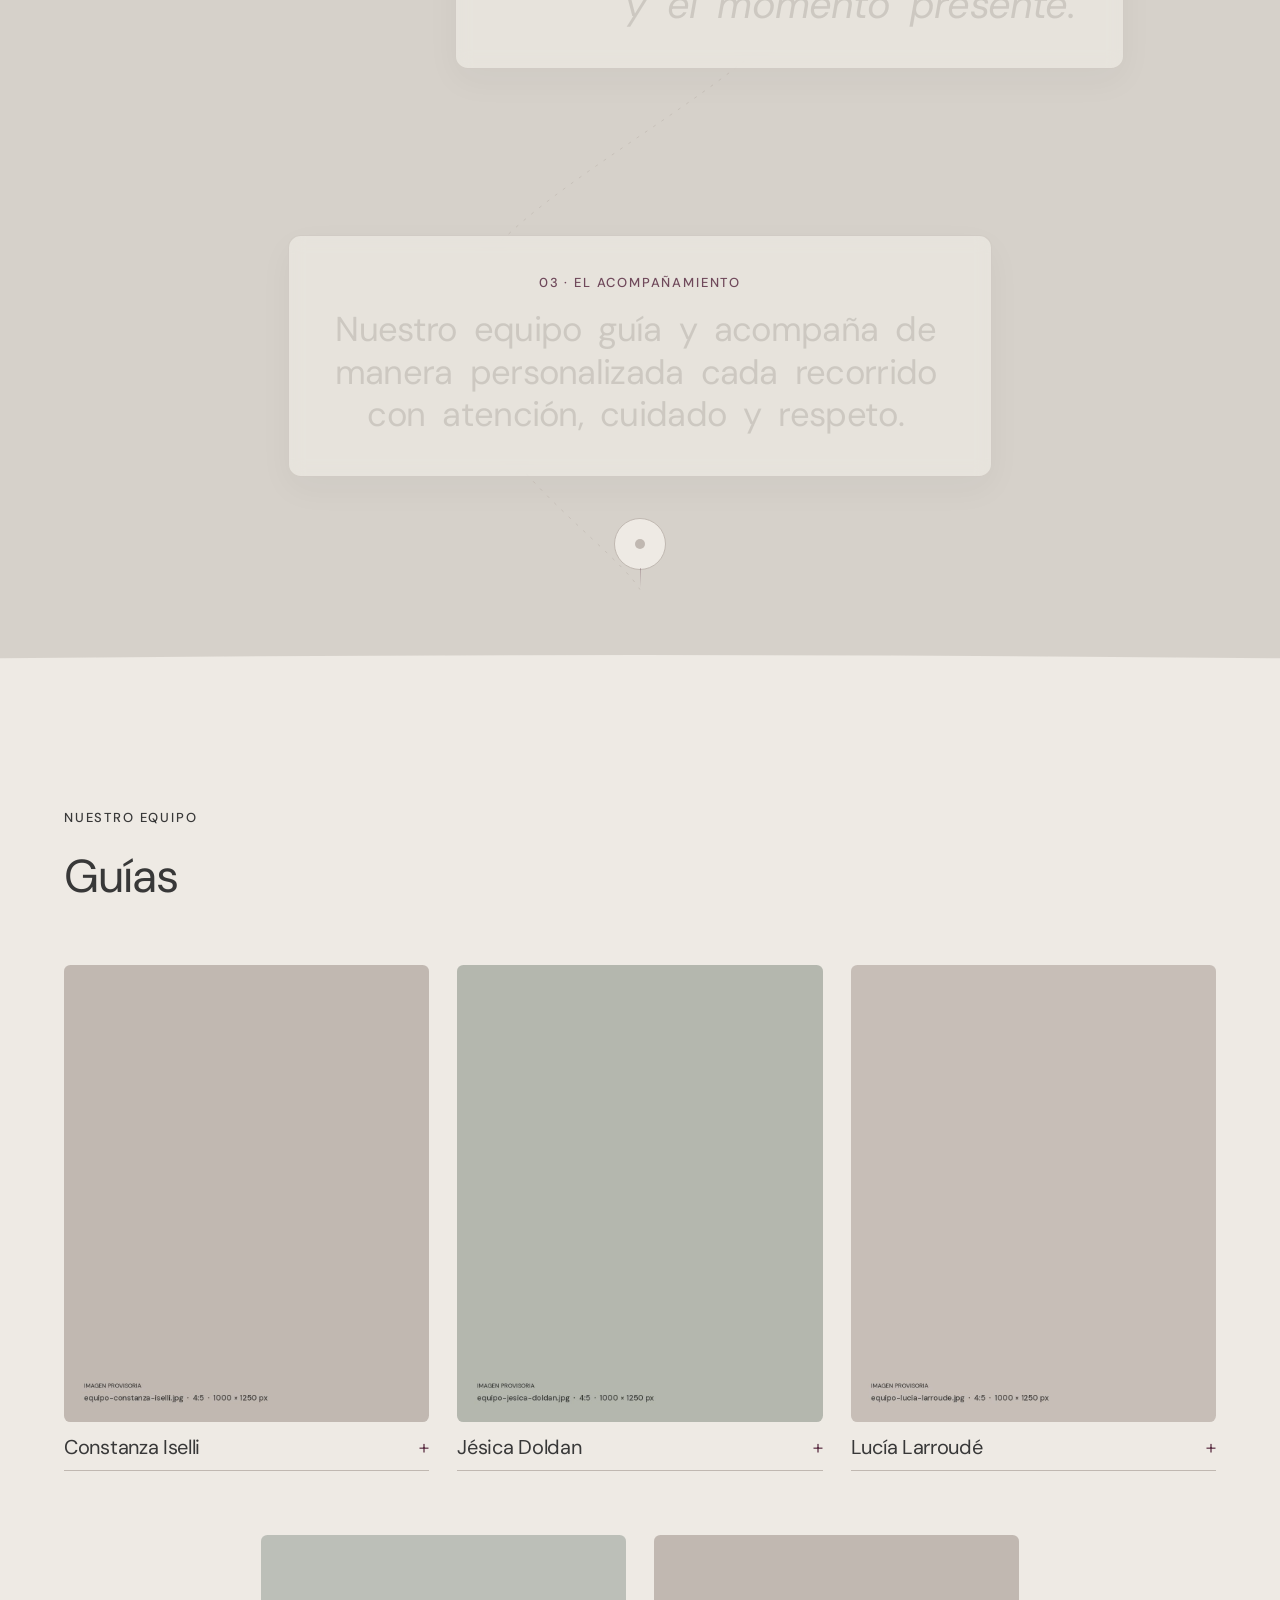
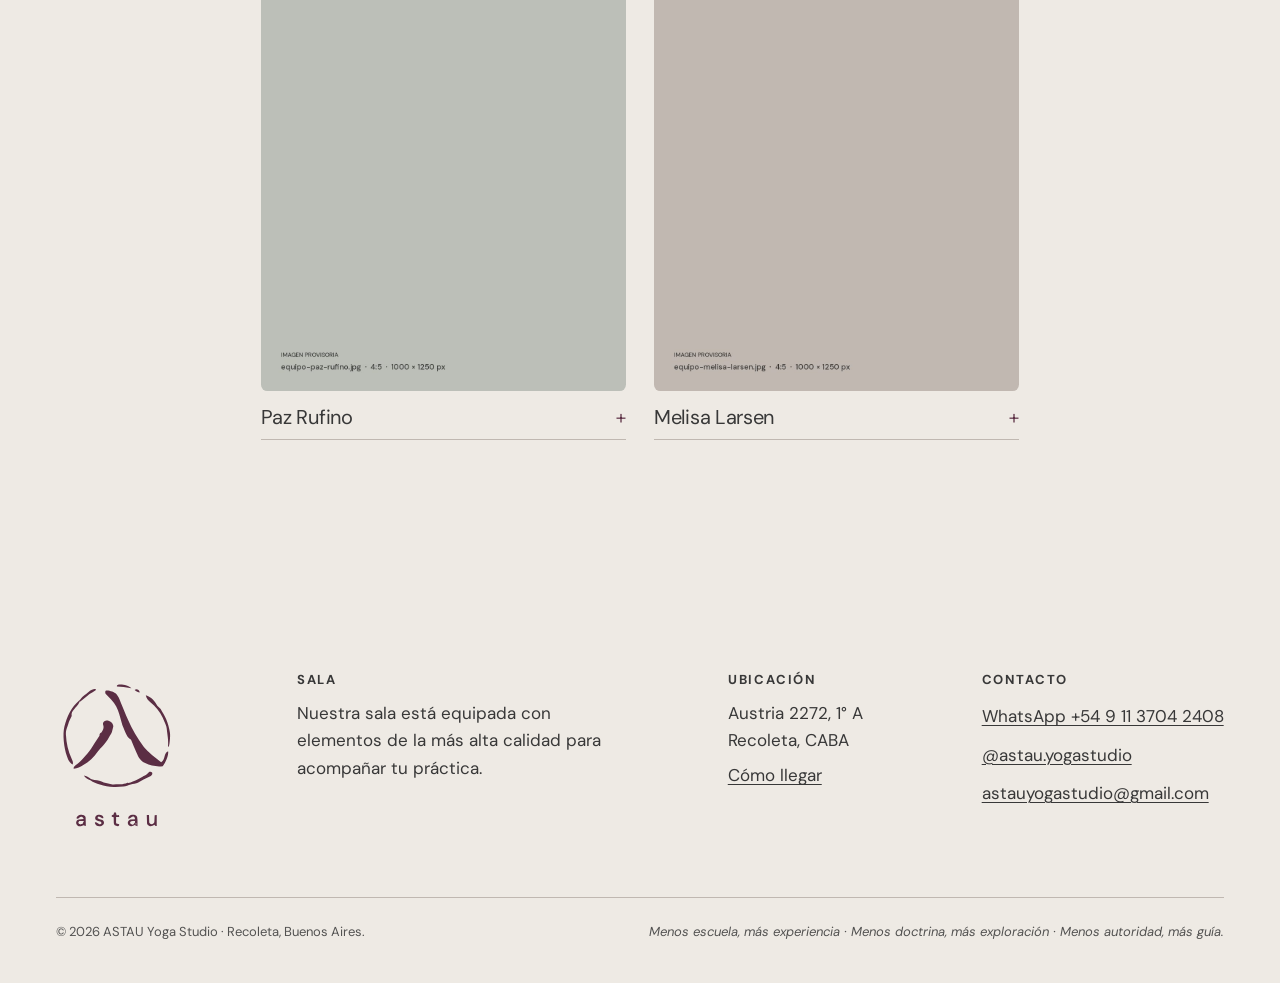
==== commit 093f36c5: "ajustes hero home, pagina astau" ====
--- a/astau/index.html
+++ b/astau/index.html
@@ -186,16 +186,89 @@
       </div>
     </section>
 
-    <section class="section section--surface" aria-labelledby="conceptos-titulo">
+    <section class="section section--surface sutra-section" aria-labelledby="conceptos-titulo" data-sutra-section>
+      <h2 class="sr-only" id="conceptos-titulo">¿Qué es ASTAU?</h2>
+
+      <!-- Transición orgánica superior (Arco que respira con el scroll + Portal de Origen) -->
+      <div class="sutra-wave sutra-wave--top" aria-hidden="true">
+        <svg viewBox="0 0 1440 120" preserveAspectRatio="none">
+          <path data-sutra-wave-top fill="var(--c-bg)" d="M0,0 L1440,0 L1440,30 Q720,120 0,30 Z" />
+        </svg>
+      </div>
+
+      <div class="sutra-portal sutra-portal--start" aria-hidden="true" data-sutra-portal-start>
+        <span class="sutra-portal__stem sutra-portal__stem--in"></span>
+        <div class="sutra-portal__medallion">
+          <span class="sutra-portal__ring"></span>
+          <img class="sutra-portal__mark" src="../assets/brand/isotipo-color.svg" alt="" width="36" height="36">
+        </div>
+      </div>
+
+      <!-- Lienzo SVG de la Línea Viva (configurable en assets/js/linea-sutra.config.js) -->
+      <div class="sutra-canvas" aria-hidden="true" data-sutra-canvas>
+        <svg class="sutra-svg" data-sutra-svg fill="none">
+          <defs>
+            <filter id="sutra-orb-glow" x="-50%" y="-50%" width="200%" height="200%">
+              <feGaussianBlur stdDeviation="5" result="blur" />
+              <feComposite in="SourceGraphic" in2="blur" operator="over" />
+            </filter>
+          </defs>
+          <path data-sutra-guide />
+          <path data-sutra-trail />
+          <path data-sutra-main />
+          <g data-sutra-orb filter="url(#sutra-orb-glow)">
+            <circle data-sutra-orb-halo />
+            <circle data-sutra-orb-dot />
+            <circle data-sutra-orb-core />
+          </g>
+        </svg>
+      </div>
+
+      <div class="wrap grid sutra-journey">
+        <article class="sutra-step sutra-step--1">
+          <p class="label sutra-step__label">01 · El propósito</p>
+          <p class="sutra-step__copy" data-sutra-text="0">
+            ASTAU nace con el propósito de acompañar, a través de la práctica consciente del yoga y la meditación, <em class="sutra-accent">procesos de exploración, dedicación y transformación personal.</em>
+          </p>
+        </article>
+
+        <article class="sutra-step sutra-step--2">
+          <p class="label sutra-step__label">02 · El espacio</p>
+          <p class="sutra-step__copy sutra-step__copy--quote" data-sutra-text="1">
+            Un espacio íntimo para encontrar tu ritmo, <em class="sutra-accent">conectar con el cuerpo, la respiración y el momento presente.</em>
+          </p>
+        </article>
+
+        <article class="sutra-step sutra-step--3">
+          <p class="label sutra-step__label">03 · El acompañamiento</p>
+          <p class="sutra-step__copy" data-sutra-text="2">
+            Nuestro equipo guía y acompaña de manera personalizada cada recorrido con <em class="sutra-accent">atención, cuidado y respeto.</em>
+          </p>
+        </article>
+      </div>
+
+      <!-- Portal de cierre (Florece cuando llega el orbe y tiende el puente hacia Guías) -->
+      <div class="sutra-portal sutra-portal--end" aria-hidden="true" data-sutra-portal-end>
+        <div class="sutra-portal__bloom">
+          <span class="sutra-portal__ripple"></span>
+          <span class="sutra-portal__ripple sutra-portal__ripple--delay"></span>
+          <span class="sutra-portal__node"></span>
+        </div>
+        <span class="sutra-portal__stem sutra-portal__stem--out"></span>
+      </div>
+
+      <!-- Transición orgánica inferior hacia la sección Guías -->
+      <div class="sutra-wave sutra-wave--bottom" aria-hidden="true">
+        <svg viewBox="0 0 1440 120" preserveAspectRatio="none">
+          <path data-sutra-wave-bottom fill="var(--c-bg)" d="M0,120 L1440,120 L1440,85 Q720,0 0,85 Z" />
+        </svg>
+      </div>
+
+      <!-- Estructura anterior comentada como referencia:
       <div class="wrap grid">
         <div class="section-head section-head--full">
           <p class="label reveal">¿Qué es ASTAU?</p>
-          <h2 class="h2 reveal" id="conceptos-titulo">Práctica consciente</h2>
-        </div>
-        <div class="page-head__text prose reveal">
-          <p>ASTAU nace con el propósito de acompañar, a través de la práctica consciente del yoga y la meditación, procesos de exploración, dedicación y transformación personal.</p>
-          <p>Un espacio íntimo para encontrar tu ritmo, conectar con el cuerpo, la respiración y el momento presente.</p> 
-          <p>Nuestro equipo guía y acompaña de manera personalizada cada recorrido con atención, cuidado y respeto.</p>
+          <h2 class="h2 reveal">Práctica consciente</h2>
         </div>
         <div class="concepts-col">
           <dl class="concepts">
@@ -207,6 +280,7 @@
           </dl>
         </div>
       </div>
+      -->
     </section>
 
     <section class="section" aria-label="Guías">
@@ -430,6 +504,7 @@
   </footer>
 
   <script src="../assets/js/config.js" defer></script>
+  <script src="../assets/js/linea-sutra.config.js" defer></script>
   <script src="../assets/js/main.js" defer></script>
 </body>
 </html>
--- a/assets/css/main.css
+++ b/assets/css/main.css
@@ -1581,6 +1581,302 @@
 
 /* 7. Equipo -------------------------------------------------------------- */
 
+.sutra-section {
+  position: relative;
+  overflow-x: clip;
+  isolation: isolate;
+  padding-block: clamp(7.5rem, 15vw, 13.5rem);
+}
+
+/* Arcos orgánicos superior e inferior (transición suave entre secciones) */
+.sutra-wave {
+  position: absolute;
+  left: 0;
+  right: 0;
+  height: clamp(2.75rem, 6vw, 5.25rem);
+  z-index: 1;
+  pointer-events: none;
+  line-height: 0;
+}
+
+.sutra-wave svg {
+  width: 100%;
+  height: 100%;
+  display: block;
+}
+
+.sutra-wave--top {
+  top: -1px;
+}
+
+.sutra-wave--bottom {
+  bottom: -1px;
+}
+
+/* Portales artísticos de comienzo (Origen) y fin (Desembocadura a Guías) */
+.sutra-portal {
+  position: absolute;
+  left: 50%;
+  transform: translateX(-50%);
+  z-index: 3;
+  display: flex;
+  flex-direction: column;
+  align-items: center;
+  pointer-events: none;
+}
+
+.sutra-portal--start {
+  top: clamp(0.75rem, 2.5vw, 2rem);
+}
+
+.sutra-portal--end {
+  bottom: clamp(0.5rem, 2vw, 1.5rem);
+}
+
+.sutra-portal__stem {
+  display: block;
+  width: 1px;
+  background: linear-gradient(to bottom, transparent, var(--c-accent));
+}
+
+.sutra-portal__stem--in {
+  height: clamp(2.5rem, 5vw, 4.25rem);
+  margin-bottom: -0.25rem;
+  opacity: 0.55;
+}
+
+.sutra-portal__stem--out {
+  height: clamp(3rem, 6vw, 5rem);
+  margin-top: -0.15rem;
+  background: linear-gradient(to bottom, var(--c-accent), transparent);
+  transform: scaleY(0.25);
+  transform-origin: top center;
+  opacity: 0.3;
+  transition:
+    transform 650ms var(--ease),
+    opacity 650ms var(--ease);
+}
+
+.sutra-portal__medallion {
+  position: relative;
+  width: 4.5rem;
+  height: 4.5rem;
+  border-radius: 999px;
+  background: var(--c-bg);
+  border: 1px solid var(--c-line);
+  box-shadow: 0 10px 30px rgb(91 46 68 / 0.08);
+  display: flex;
+  align-items: center;
+  justify-content: center;
+}
+
+.sutra-portal__ring {
+  position: absolute;
+  inset: -0.45rem;
+  border-radius: 999px;
+  border: 1px dashed var(--c-accent);
+  opacity: 0.38;
+  transition: transform 200ms linear;
+}
+
+.sutra-portal__mark {
+  width: 2.1rem;
+  height: 2.1rem;
+  opacity: 0.85;
+  transition: transform 200ms linear;
+}
+
+.sutra-portal__bloom {
+  position: relative;
+  width: 3.25rem;
+  height: 3.25rem;
+  border-radius: 999px;
+  background: var(--c-bg);
+  border: 1px solid var(--c-line);
+  display: flex;
+  align-items: center;
+  justify-content: center;
+  transition:
+    border-color 450ms var(--ease),
+    transform 450ms var(--ease),
+    box-shadow 450ms var(--ease);
+}
+
+.sutra-portal__node {
+  width: 0.65rem;
+  height: 0.65rem;
+  border-radius: 999px;
+  background: var(--c-line);
+  transition:
+    background-color 450ms var(--ease),
+    transform 450ms var(--ease);
+}
+
+.sutra-portal__ripple {
+  position: absolute;
+  inset: 0;
+  border-radius: 999px;
+  border: 1px solid var(--c-accent);
+  opacity: 0;
+  transform: scale(0.85);
+}
+
+.sutra-portal--end.is-blooming .sutra-portal__bloom {
+  border-color: var(--c-accent);
+  transform: scale(1.08);
+  box-shadow: 0 0 0 6px rgb(91 46 68 / 0.08);
+}
+
+.sutra-portal--end.is-blooming .sutra-portal__node {
+  background: var(--c-accent);
+  transform: scale(1.25);
+}
+
+.sutra-portal--end.is-blooming .sutra-portal__stem--out {
+  transform: scaleY(1);
+  opacity: 0.85;
+}
+
+@keyframes sutra-ripple-pulse {
+  0% {
+    transform: scale(0.95);
+    opacity: 0.55;
+  }
+  100% {
+    transform: scale(2.15);
+    opacity: 0;
+  }
+}
+
+@media (prefers-reduced-motion: no-preference) {
+  .sutra-portal--end.is-blooming .sutra-portal__ripple {
+    animation: sutra-ripple-pulse 2.4s cubic-bezier(0.2, 0.7, 0.3, 1) infinite;
+  }
+  .sutra-portal--end.is-blooming .sutra-portal__ripple--delay {
+    animation-delay: 1.1s;
+  }
+}
+
+.sutra-canvas {
+  position: absolute;
+  inset: clamp(3.75rem, 4.5vw, 5rem) 0 clamp(2.75rem, 3.8vw, 4rem) 0;
+  z-index: 1;
+  pointer-events: none;
+}
+
+.sutra-svg {
+  width: 100%;
+  height: 100%;
+  display: block;
+  overflow: visible;
+}
+
+.sutra-journey {
+  position: relative;
+  z-index: 2;
+  row-gap: clamp(5.5rem, 12vw, 10.5rem);
+}
+
+.sutra-step {
+  display: grid;
+  gap: var(--s-2);
+  max-width: 44rem;
+  padding: clamp(1.5rem, 3vw, 2.5rem);
+  border-radius: var(--radius);
+  background: rgb(238 234 228 / 0.72);
+  backdrop-filter: blur(8px);
+  -webkit-backdrop-filter: blur(8px);
+  border: 1px solid rgb(192 184 177 / 0.55);
+  box-shadow: 0 12px 34px rgb(56 56 56 / 0.04);
+}
+
+.sutra-step__label {
+  color: var(--c-accent);
+  opacity: 0.85;
+}
+
+.sutra-step__copy {
+  font-size: clamp(1.5rem, 2.7vw, 2.5rem);
+  letter-spacing: -0.02em;
+  line-height: 1.24;
+  color: var(--c-text);
+}
+
+.sutra-step__copy--quote {
+  font-size: clamp(1.625rem, 3.1vw, 2.85rem);
+  font-style: italic;
+  line-height: 1.18;
+}
+
+.sutra-accent {
+  font-style: italic;
+  color: var(--c-accent);
+}
+
+.sutra-word {
+  display: inline-block;
+  margin-right: 0.25em;
+  transition:
+    opacity 320ms var(--ease),
+    color 320ms var(--ease),
+    filter 320ms var(--ease);
+  will-change: opacity, color, filter;
+}
+
+/* Nodos arrastrables del modo editor (?editar-linea o modoEditor: true) */
+.sutra-editor-handle {
+  position: absolute;
+  z-index: 30;
+  width: 1.85rem;
+  height: 1.85rem;
+  margin-left: -0.925rem;
+  margin-top: -0.925rem;
+  border-radius: 999px;
+  background: var(--c-accent);
+  color: var(--c-bg);
+  border: 2px solid var(--c-bg);
+  box-shadow: 0 4px 12px rgb(0 0 0 / 0.22);
+  font-size: 0.75rem;
+  font-weight: 600;
+  display: flex;
+  align-items: center;
+  justify-content: center;
+  cursor: grab;
+  user-select: none;
+  touch-action: none;
+}
+
+.sutra-editor-handle:active {
+  cursor: grabbing;
+  transform: scale(1.12);
+}
+
+.sutra-editor-bar {
+  position: fixed;
+  right: 1.25rem;
+  bottom: 1.25rem;
+  z-index: 90;
+  display: flex;
+  align-items: center;
+  gap: 0.75rem;
+  padding: 0.65rem 1rem;
+  border-radius: 999px;
+  background: var(--c-text);
+  color: var(--c-bg);
+  box-shadow: 0 10px 28px rgb(0 0 0 / 0.24);
+  font-size: 0.75rem;
+}
+
+.sutra-editor-bar button {
+  padding: 0.35rem 0.85rem;
+  border-radius: 999px;
+  background: var(--c-bg);
+  color: var(--c-accent);
+  font-weight: 600;
+  letter-spacing: 0.08em;
+  text-transform: uppercase;
+}
+
 .concepts {
   border-top: 1px solid var(--c-text);
 }
@@ -2378,6 +2674,27 @@
     grid-column: 4 / span 9;
   }
 
+  .sutra-journey {
+    row-gap: clamp(7.5rem, 13vw, 12rem);
+  }
+
+  .sutra-step--1 {
+    grid-column: 2 / span 7;
+  }
+
+  .sutra-step--2 {
+    grid-column: 5 / span 7;
+    text-align: right;
+    justify-items: end;
+  }
+
+  .sutra-step--3 {
+    grid-column: 3 / span 8;
+    text-align: center;
+    justify-items: center;
+    margin-inline: auto;
+  }
+
   .concepts div {
     grid-template-columns: repeat(9, minmax(0, 1fr));
     column-gap: var(--gap);
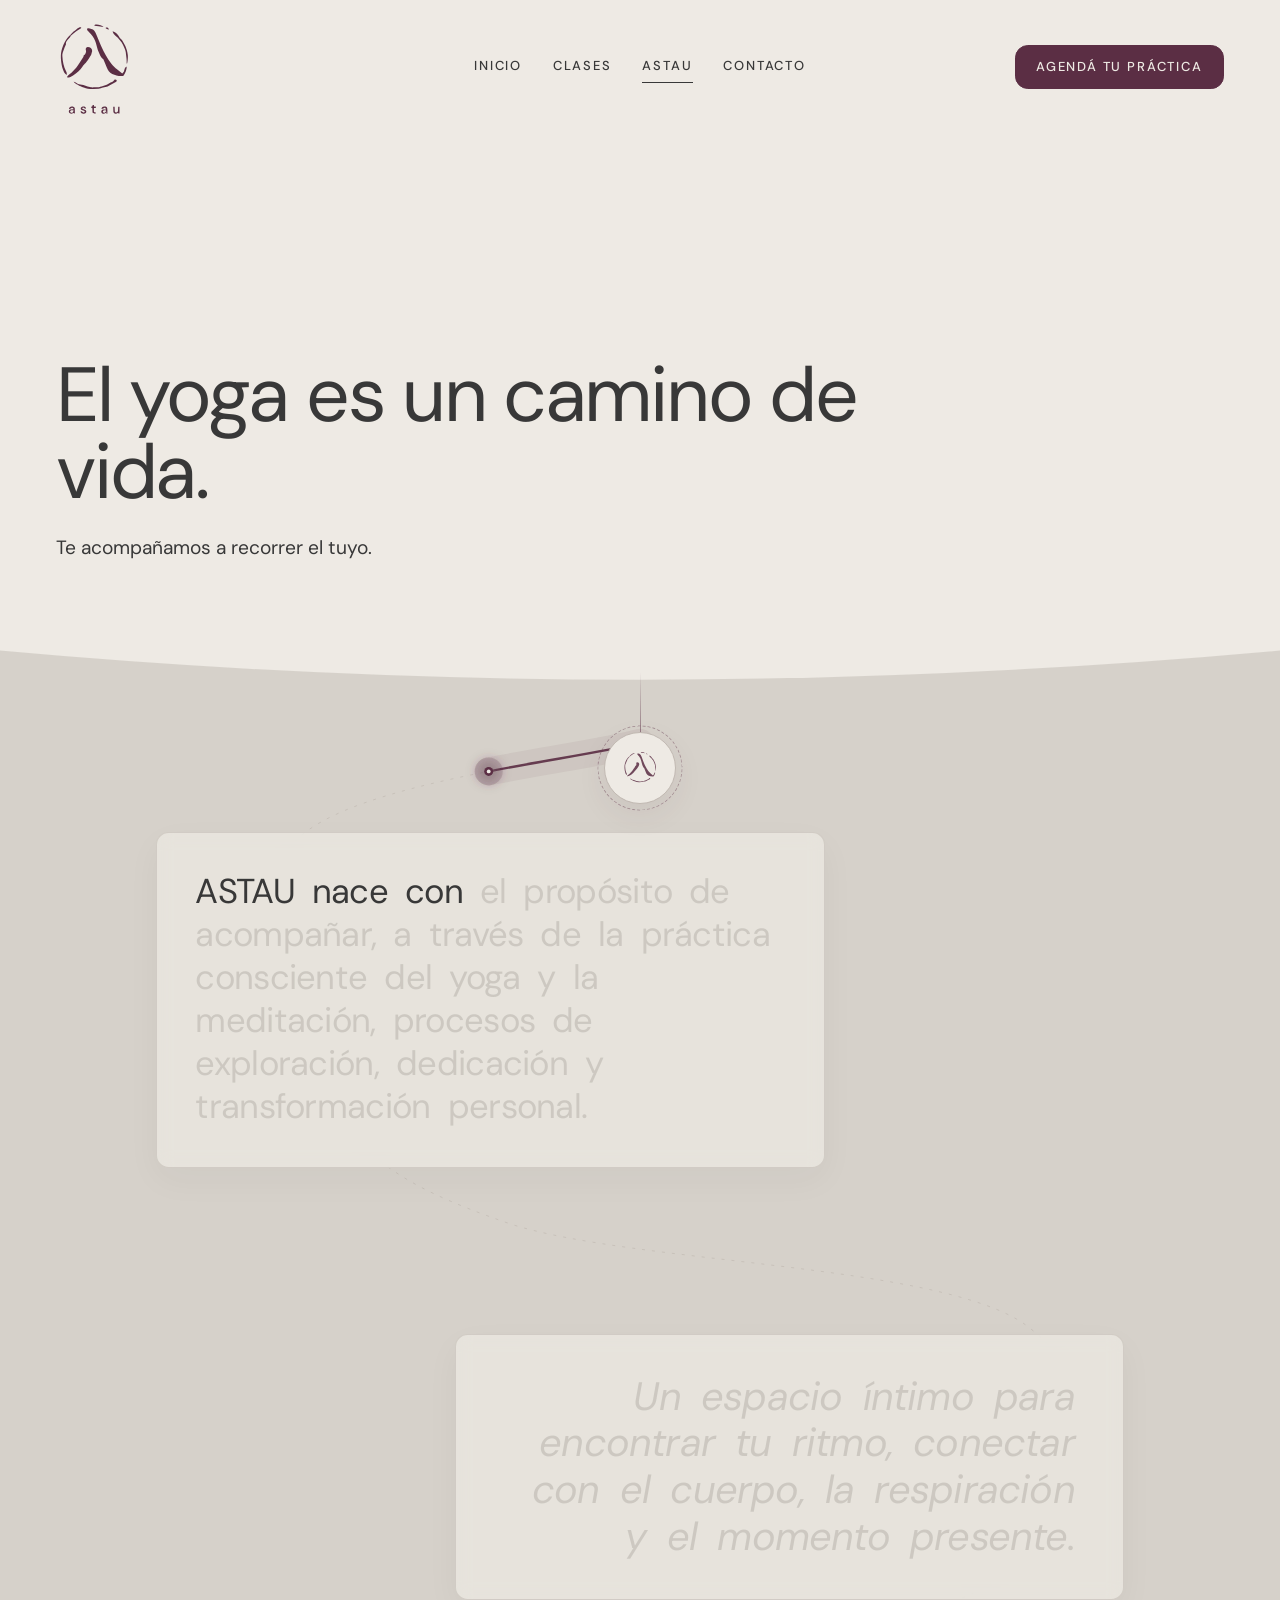
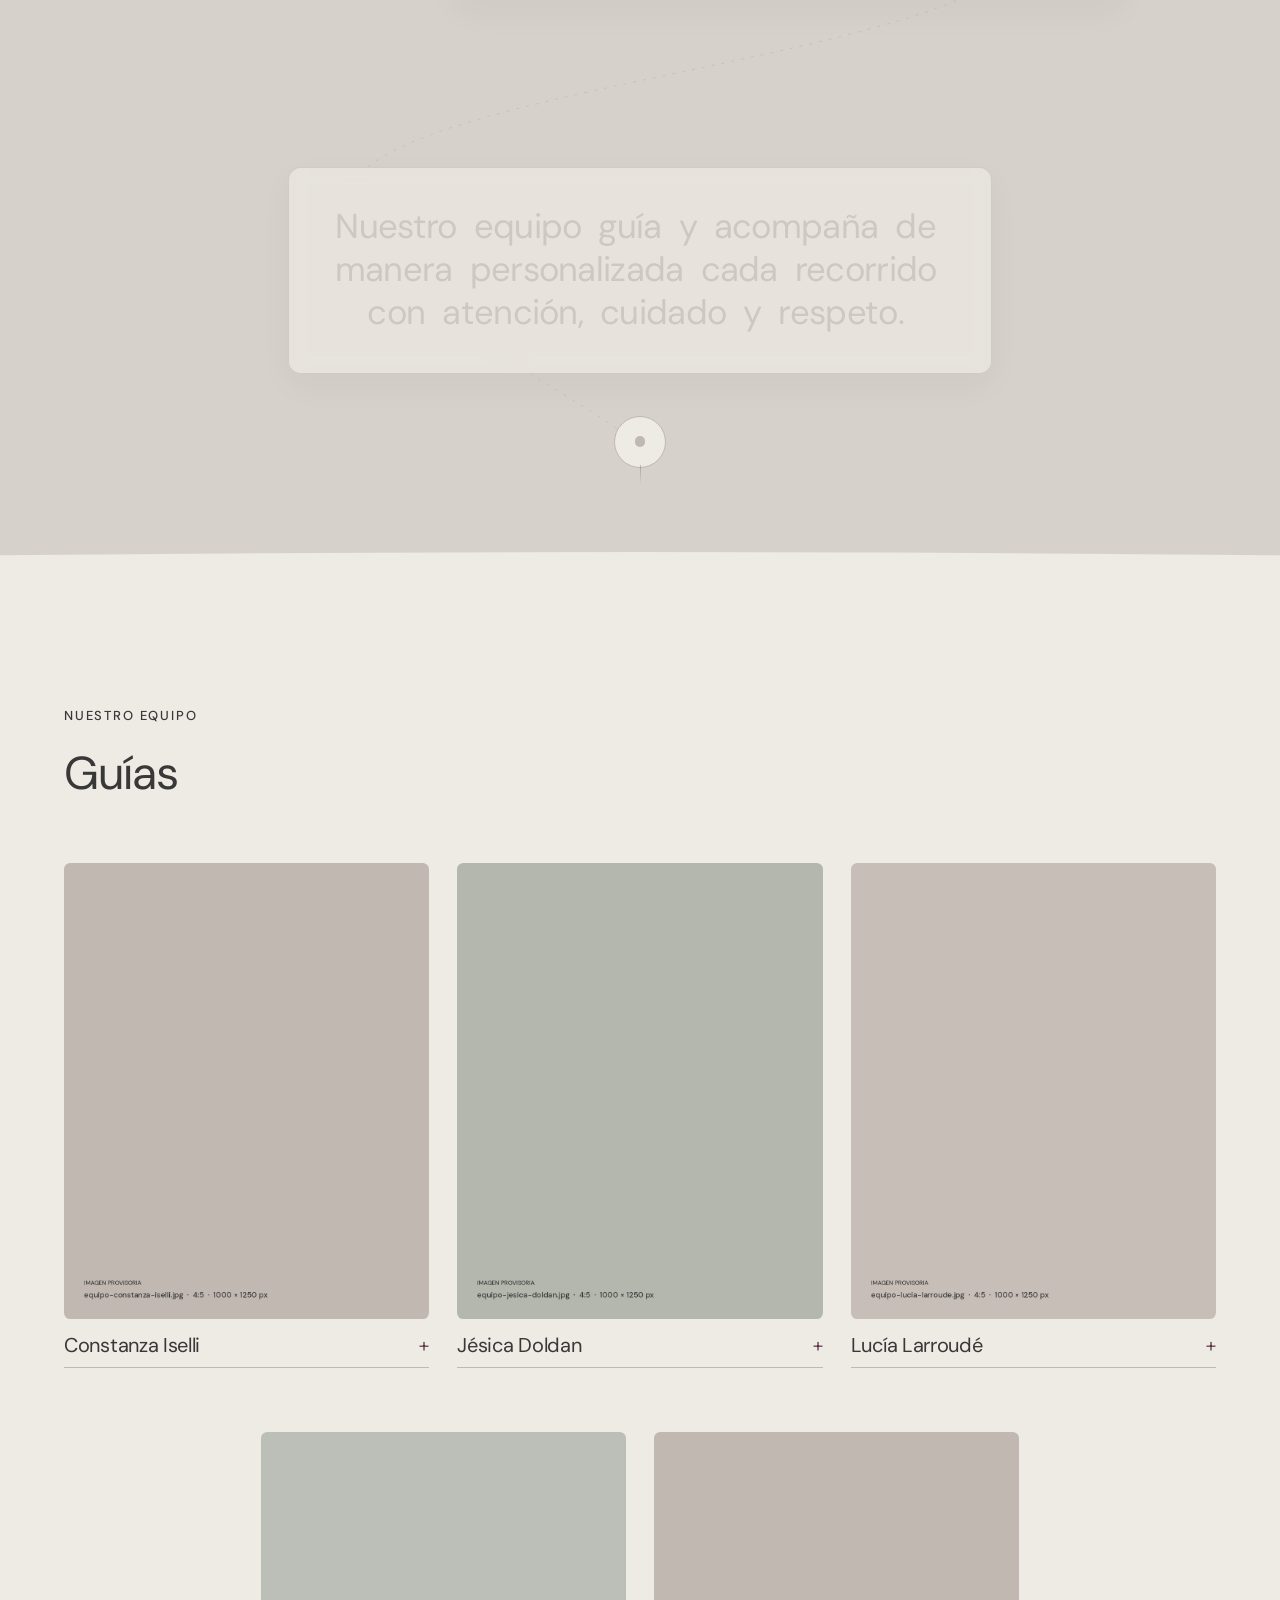
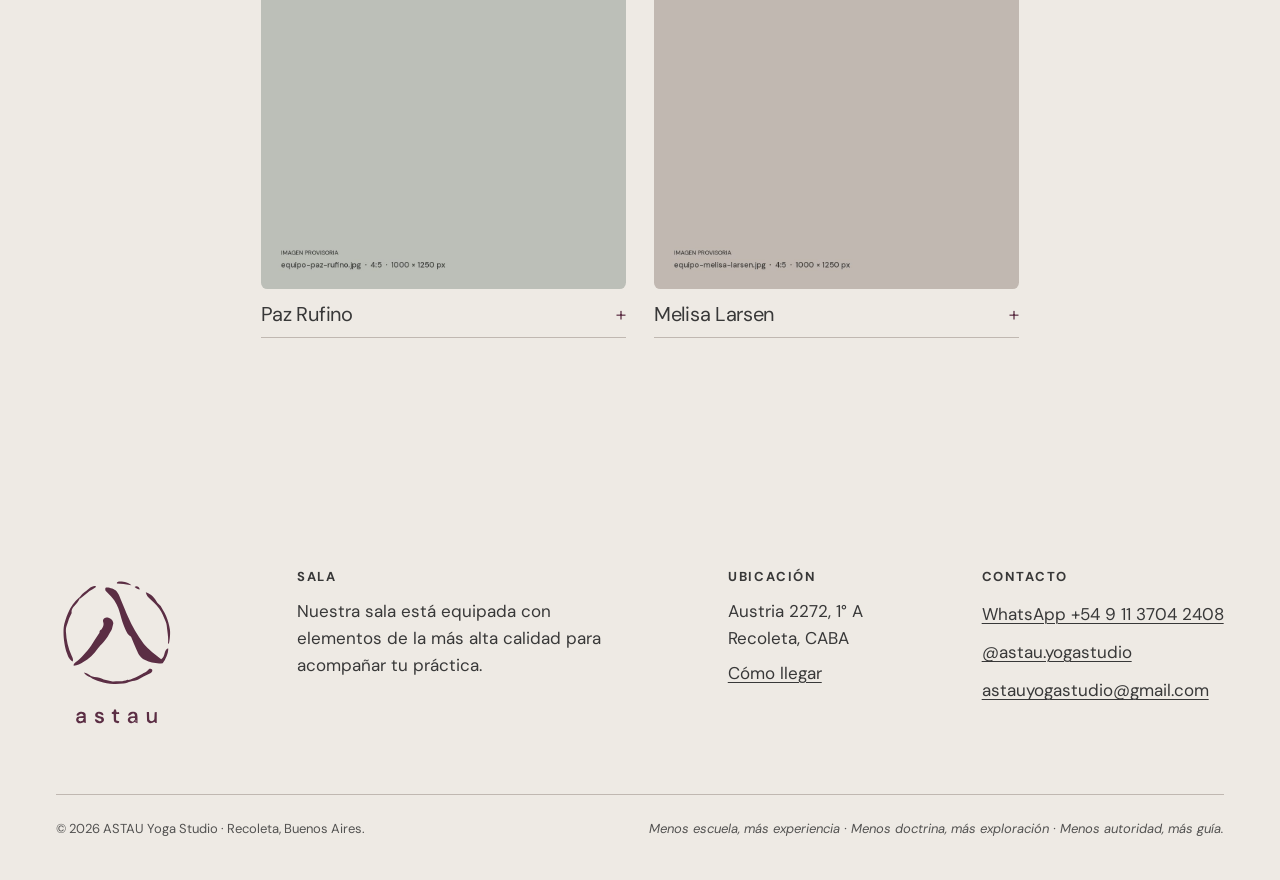
==== commit a2609f67: "ajustes horarios mobile" ====
--- a/astau/index.html
+++ b/astau/index.html
@@ -226,21 +226,21 @@
 
       <div class="wrap grid sutra-journey">
         <article class="sutra-step sutra-step--1">
-          <p class="label sutra-step__label">01 · El propósito</p>
+          <!-- <p class="label sutra-step__label">01 · El propósito</p> -->
           <p class="sutra-step__copy" data-sutra-text="0">
             ASTAU nace con el propósito de acompañar, a través de la práctica consciente del yoga y la meditación, <em class="sutra-accent">procesos de exploración, dedicación y transformación personal.</em>
           </p>
         </article>
 
         <article class="sutra-step sutra-step--2">
-          <p class="label sutra-step__label">02 · El espacio</p>
+          <!-- <p class="label sutra-step__label">02 · El espacio</p> -->
           <p class="sutra-step__copy sutra-step__copy--quote" data-sutra-text="1">
             Un espacio íntimo para encontrar tu ritmo, <em class="sutra-accent">conectar con el cuerpo, la respiración y el momento presente.</em>
           </p>
         </article>
 
         <article class="sutra-step sutra-step--3">
-          <p class="label sutra-step__label">03 · El acompañamiento</p>
+          <!-- <p class="label sutra-step__label">03 · El acompañamiento</p> -->
           <p class="sutra-step__copy" data-sutra-text="2">
             Nuestro equipo guía y acompaña de manera personalizada cada recorrido con <em class="sutra-accent">atención, cuidado y respeto.</em>
           </p>
--- a/assets/css/main.css
+++ b/assets/css/main.css
@@ -1256,44 +1256,55 @@
   color: var(--c-bg);
 }
 
-.days {
+.sched__hint {
+  display: flex;
+  align-items: center;
+  justify-content: space-between;
+  gap: var(--s-2);
+  margin-bottom: var(--s-2);
+  color: var(--c-accent);
+  font-size: 0.75rem;
+  font-weight: 500;
+  letter-spacing: 0.12em;
+  text-transform: uppercase;
+}
+
+/* Grilla: franjas como filas fijas a la izquierda, días como columnas */
+.sched {
+  position: relative;
   display: grid;
-  grid-template-columns: repeat(6, minmax(0, 1fr));
-  margin-bottom: var(--s-3);
-  border: 1px solid var(--c-line);
-  border-radius: var(--radius);
-  overflow: hidden;
-}
-
-.days__btn {
-  min-height: 3rem;
-  font-size: var(--fs-label);
-  font-weight: 500;
-  letter-spacing: 0.1em;
-  text-transform: uppercase;
-  transition: background-color var(--t-fast) var(--ease), color var(--t-fast) var(--ease);
-}
-
-.days__btn + .days__btn {
-  border-left: 1px solid var(--c-line);
-}
-
-.days__btn[aria-pressed="true"] {
-  background: var(--c-text);
-  color: var(--c-bg);
-}
-
-.sched {
-  display: grid;
-  gap: var(--s-4);
-}
-
-.sched__band {
+  grid-template-columns: 4.1rem repeat(6, minmax(7.75rem, 1fr));
+  column-gap: 0.5rem;
+  row-gap: 0;
+  overflow-x: auto;
+  overscroll-behavior-x: contain;
+  -webkit-overflow-scrolling: touch;
+  scrollbar-width: none;
+}
+
+.sched::-webkit-scrollbar {
   display: none;
 }
 
+.sched::before {
+  content: "";
+  grid-column: 1;
+  grid-row: 1;
+  position: sticky;
+  inset-inline-start: 0;
+  z-index: 2;
+  background: var(--c-surface);
+  box-shadow: 0.35rem 0 0 var(--c-surface);
+}
+
+.day {
+  display: contents;
+}
+
 .day__name {
-  padding-bottom: 0.9rem;
+  grid-row: 1;
+  align-self: end;
+  padding-bottom: 0.75rem;
   border-bottom: 1px solid var(--c-text);
   font-size: var(--fs-label);
   font-weight: 500;
@@ -1310,20 +1321,63 @@
   content: " · Hoy";
 }
 
+.sched__band,
 .band {
-  padding-top: var(--s-3);
+  padding-block: var(--s-2) var(--s-3);
+  border-top: 1px solid var(--c-line);
+}
+
+.sched__band {
+  display: block;
+  grid-column: 1;
+  position: sticky;
+  inset-inline-start: 0;
+  z-index: 2;
+  padding-inline-end: 0.35rem;
+  background: var(--c-surface);
+  box-shadow: 0.35rem 0 0 var(--c-surface);
+  font-size: 0.75rem;
+  font-weight: 500;
+  letter-spacing: 0.12em;
+  text-transform: uppercase;
+}
+
+.sched__band[data-banda="manana"],
+.band[data-banda="manana"] {
+  grid-row: 2;
+  border-top: 0;
+}
+
+.sched__band[data-banda="tarde"],
+.band[data-banda="tarde"] {
+  grid-row: 3;
+}
+
+.sched__band[data-banda="noche"],
+.band[data-banda="noche"] {
+  grid-row: 4;
 }
 
 .band.is-empty {
-  display: none;
-}
-
+  display: block;
+}
+
+.day:nth-of-type(1) > * { grid-column: 2; }
+.day:nth-of-type(2) > * { grid-column: 3; }
+.day:nth-of-type(3) > * { grid-column: 4; }
+.day:nth-of-type(4) > * { grid-column: 5; }
+.day:nth-of-type(5) > * { grid-column: 6; }
+.day:nth-of-type(6) > * { grid-column: 7; }
+
+/* El nombre de la franja ya está en la primera columna */
 .band__name {
-  margin-bottom: 0.75rem;
-  font-size: var(--fs-label);
-  font-weight: 500;
-  letter-spacing: 0.14em;
-  text-transform: uppercase;
+  position: absolute;
+  width: 1px;
+  height: 1px;
+  margin: -1px;
+  overflow: hidden;
+  clip: rect(0 0 0 0);
+  white-space: nowrap;
 }
 
 .band ul {
@@ -1344,10 +1398,15 @@
   flex-direction: column;
   gap: 0.2rem;
   width: 100%;
+  min-height: 9.75rem;
+  padding: 0.7rem 0.75rem 0.75rem;
+  background: var(--c-bg);
+  transition: box-shadow var(--t-fast) var(--ease);
+}
+
+.med .slot {
   height: 10.5rem;
   padding: 1.1rem 1.15rem;
-  background: var(--c-bg);
-  transition: box-shadow var(--t-fast) var(--ease);
 }
 
 .slot__link:hover,
@@ -1360,15 +1419,15 @@
 }
 
 .slot__time {
-  font-size: var(--fs-small);
+  font-size: 0.8125rem;
   font-variant-numeric: tabular-nums;
 }
 
 .slot__name {
-  font-size: 1.125rem;
+  font-size: 0.96875rem;
   font-weight: 500;
   letter-spacing: -0.01em;
-  line-height: 1.25;
+  line-height: 1.22;
   transition: color var(--t-fast) var(--ease);
 }
 
@@ -1379,8 +1438,8 @@
 
 .slot__info,
 .slot__note {
-  font-size: var(--fs-small);
-  line-height: 1.4;
+  font-size: 0.8125rem;
+  line-height: 1.35;
 }
 
 .slot__cta {
@@ -1388,13 +1447,13 @@
   margin-top: auto;
   padding-top: 0.4rem;
   color: var(--c-accent);
-  font-size: var(--fs-label);
+  font-size: 0.75rem;
   font-weight: 500;
   letter-spacing: 0.12em;
   text-transform: uppercase;
 }
 
-@media (hover: hover) and (pointer: fine) {
+@media (min-width: 64rem) and (hover: hover) and (pointer: fine) {
   .slot__cta {
     opacity: 0;
     transition: opacity var(--t-fast) var(--ease);
@@ -1408,6 +1467,23 @@
 
 .slot.is-dim {
   opacity: 0.25;
+}
+
+.sched__scrollbar {
+  position: relative;
+  height: 0.25rem;
+  margin-top: var(--s-2);
+  border-radius: 999px;
+  background: rgb(192 184 177 / 0.65);
+  overflow: hidden;
+}
+
+.sched__scrollbar-thumb {
+  position: relative;
+  width: 40%;
+  height: 100%;
+  border-radius: 999px;
+  background: var(--c-accent);
 }
 
 .sched__notes {
@@ -1434,39 +1510,9 @@
   text-transform: uppercase;
 }
 
-@media (max-width: 63.99rem) {
-  .js .sched .day {
-    display: none;
-  }
-
-  .js .sched .day.is-active {
-    display: block;
-  }
-
-  .js .sched.is-filtered .day {
-    display: none;
-  }
-
-  .js .sched.is-filtered .day.has-match {
-    display: block;
-  }
-
-  .js .sched.is-filtered .slot.is-dim {
-    display: none;
-  }
-
-  .js .sched.is-filtered .band:not(.has-match) {
-    display: none;
-  }
-
-  .js .sched-ui.is-filtered .days {
-    display: none;
-  }
-}
-
-html:not(.js) .days,
 html:not(.js) .chips,
-html:not(.js) .tabs {
+html:not(.js) .tabs,
+html:not(.js) .sched__scrollbar {
   display: none;
 }
 
@@ -2562,7 +2608,8 @@
     grid-column: 1 / span 6;
   }
 
-  .days {
+  .sched__hint,
+  .sched__scrollbar {
     display: none;
   }
 
@@ -2570,69 +2617,16 @@
   .sched {
     grid-template-columns: 5.5rem repeat(6, minmax(0, 1fr));
     column-gap: clamp(0.5rem, 1vw, 1rem);
-    row-gap: 0;
-  }
-
-  .day {
-    display: contents;
+    overflow-x: visible;
   }
 
   .day__name {
-    grid-row: 1;
-    align-self: end;
-  }
-
-  .sched__band,
-  .band {
-    padding-block: var(--s-2) var(--s-3);
-    border-top: 1px solid var(--c-line);
+    padding-bottom: 0.9rem;
   }
 
   .sched__band {
-    display: block;
-    grid-column: 1;
     font-size: var(--fs-label);
-    font-weight: 500;
     letter-spacing: 0.14em;
-    text-transform: uppercase;
-  }
-
-  .sched__band[data-banda="manana"],
-  .band[data-banda="manana"] {
-    grid-row: 2;
-    border-top: 0;
-  }
-
-  .sched__band[data-banda="tarde"],
-  .band[data-banda="tarde"] {
-    grid-row: 3;
-  }
-
-  .sched__band[data-banda="noche"],
-  .band[data-banda="noche"] {
-    grid-row: 4;
-  }
-
-  .band.is-empty {
-    display: block;
-  }
-
-  .day:nth-of-type(1) > * { grid-column: 2; }
-  .day:nth-of-type(2) > * { grid-column: 3; }
-  .day:nth-of-type(3) > * { grid-column: 4; }
-  .day:nth-of-type(4) > * { grid-column: 5; }
-  .day:nth-of-type(5) > * { grid-column: 6; }
-  .day:nth-of-type(6) > * { grid-column: 7; }
-
-  /* El nombre de la franja ya está en la primera columna */
-  .band__name {
-    position: absolute;
-    width: 1px;
-    height: 1px;
-    margin: -1px;
-    overflow: hidden;
-    clip: rect(0 0 0 0);
-    white-space: nowrap;
   }
 
   .slot__link {
@@ -2640,8 +2634,18 @@
     padding: 0.75rem 0.85rem 0.8rem;
   }
 
+  .slot__time,
+  .slot__info,
+  .slot__note {
+    font-size: var(--fs-small);
+  }
+
   .slot__name {
     font-size: 1.0625rem;
+  }
+
+  .slot__cta {
+    font-size: var(--fs-label);
   }
 
   .med {
@@ -2863,7 +2867,8 @@
   .menu,
   .closing,
   .chips,
-  .days,
+  .sched__hint,
+  .sched__scrollbar,
   .tabs {
     display: none !important;
   }
@@ -2873,7 +2878,6 @@
     transform: none;
   }
 
-  .js .sched .day,
   .js .panel {
     display: block !important;
   }
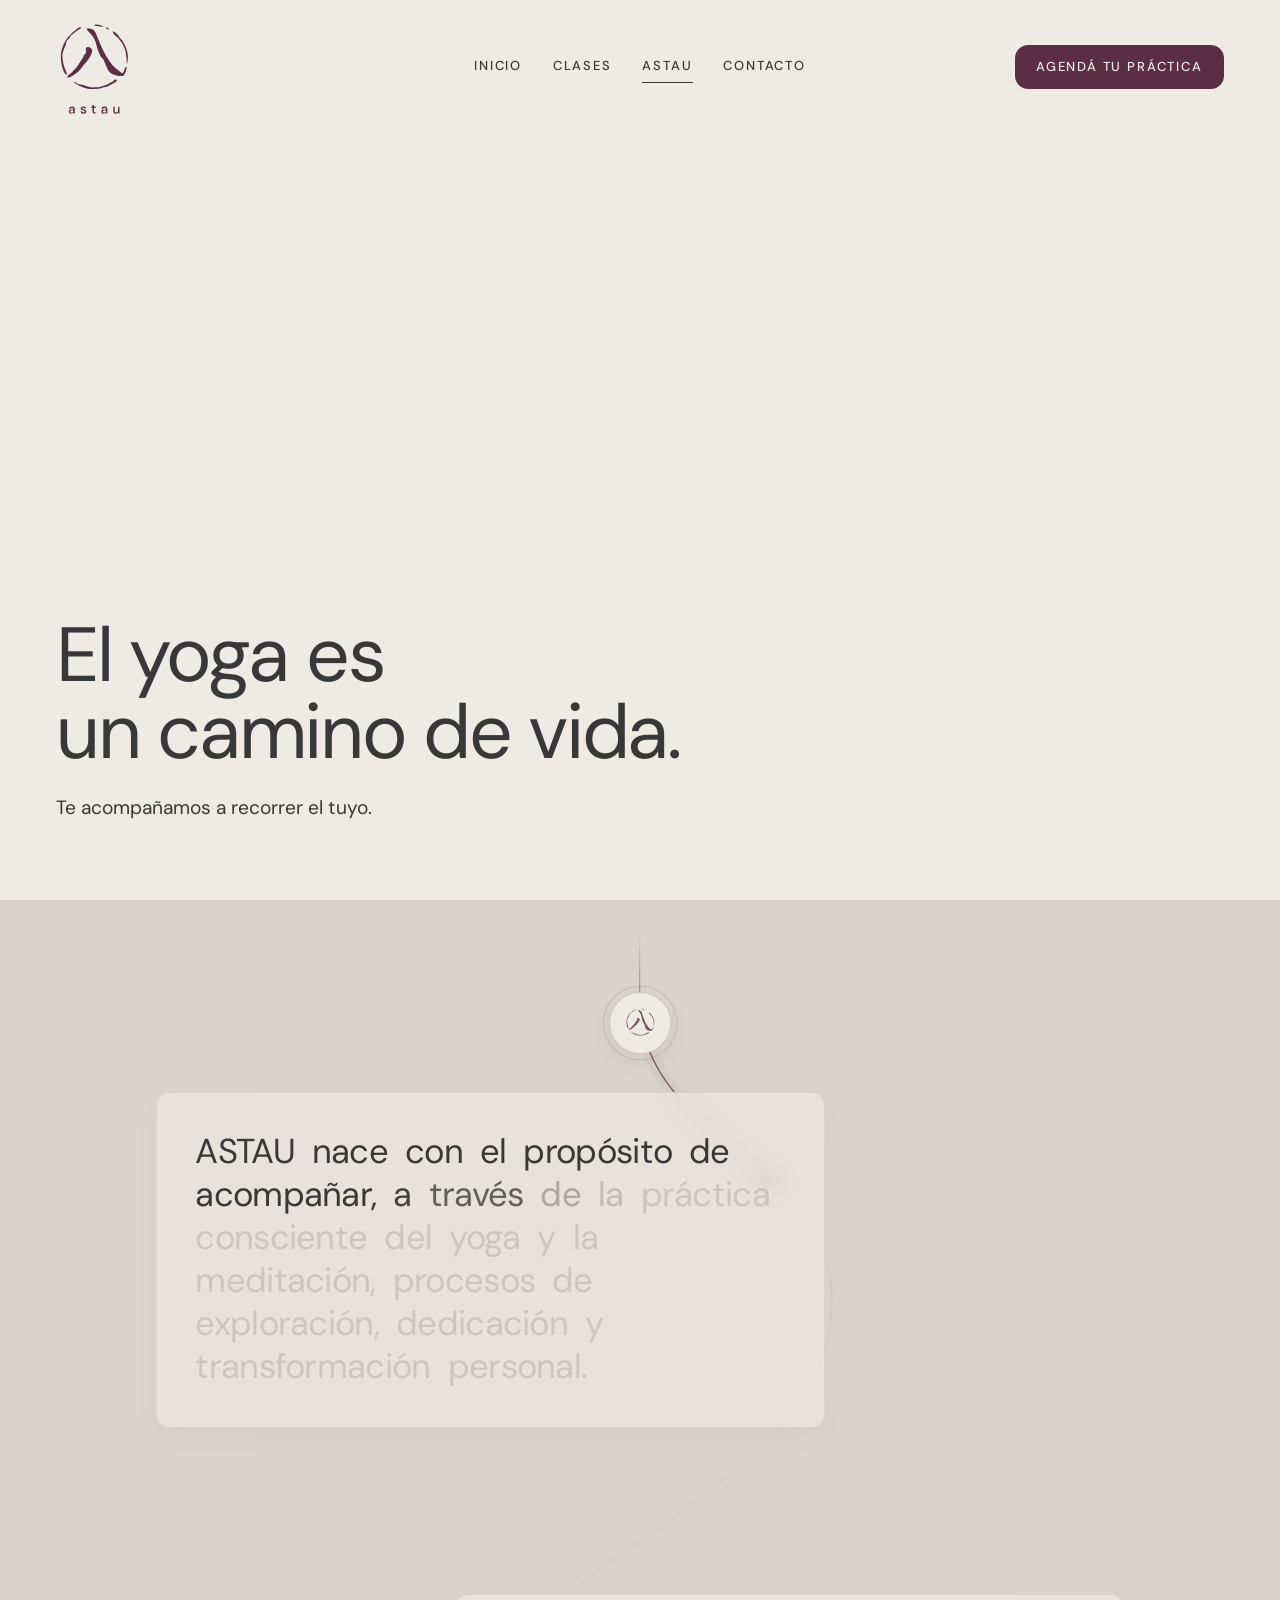
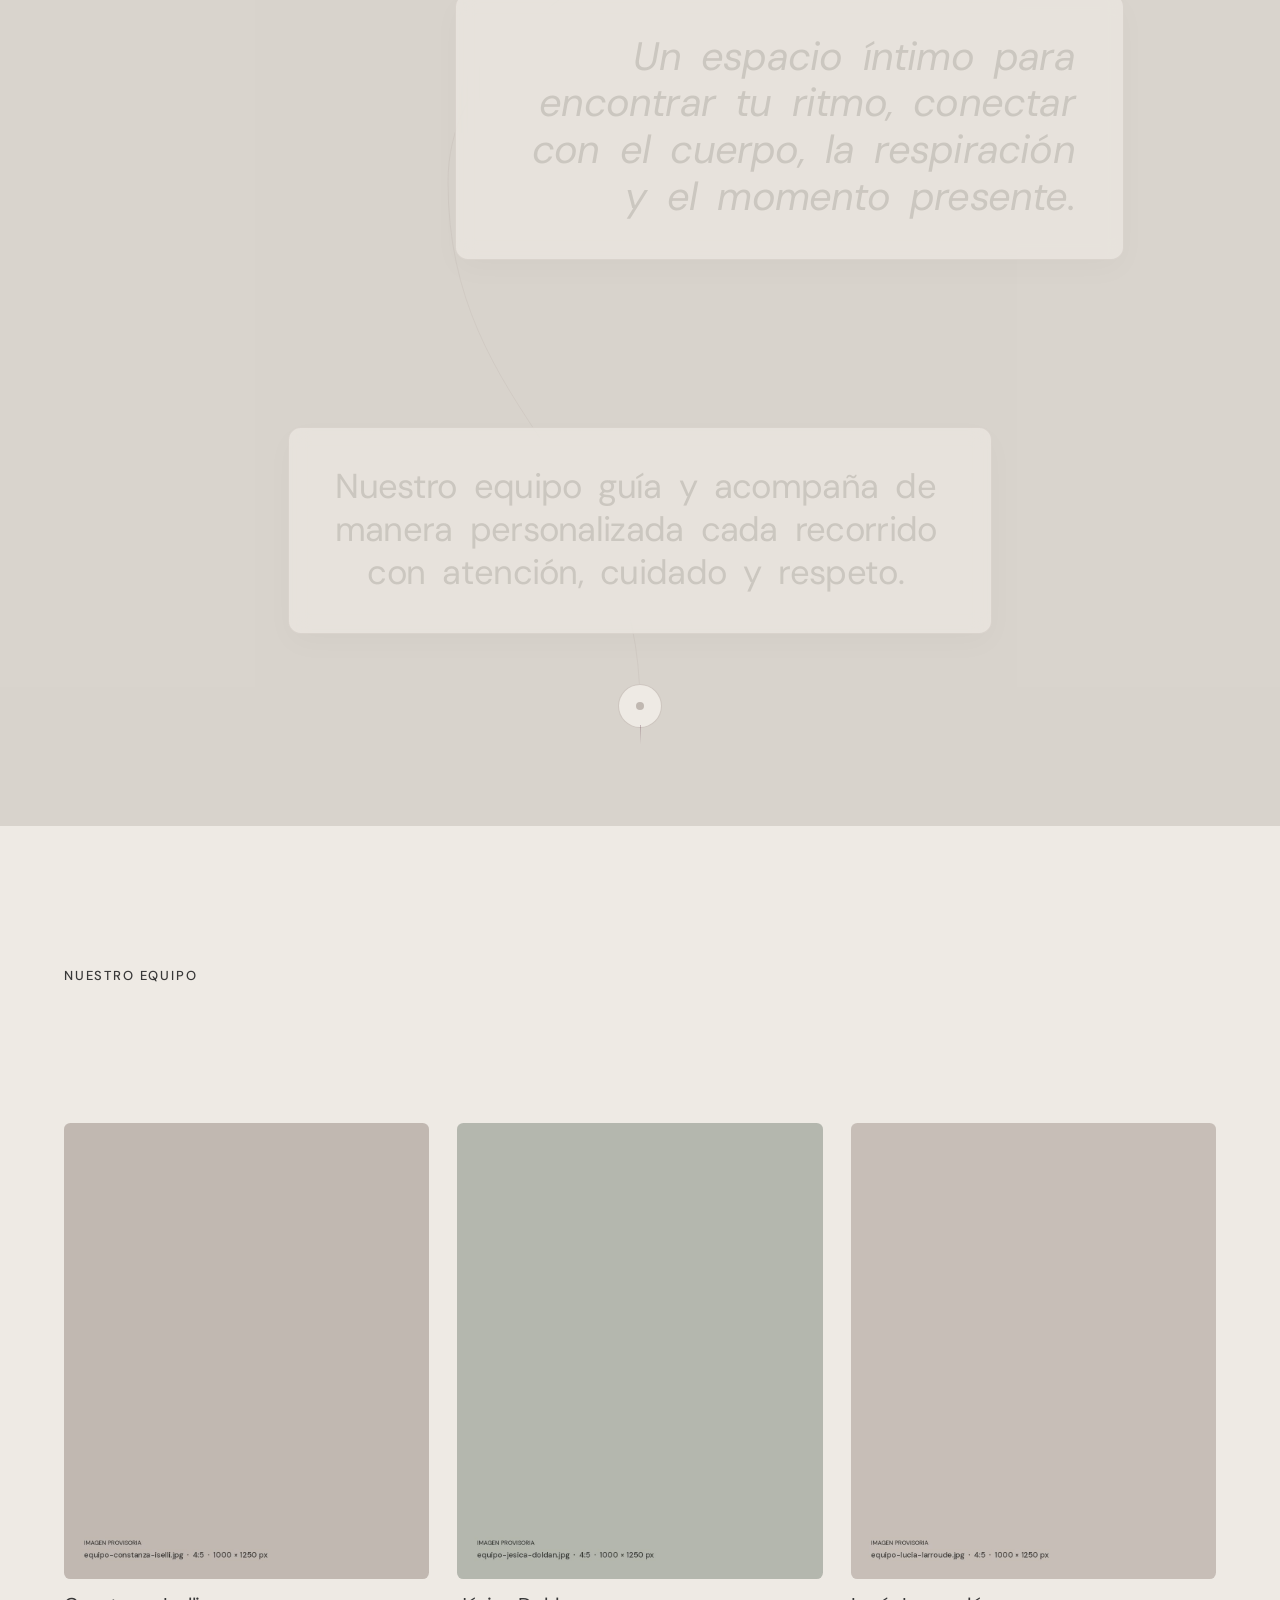
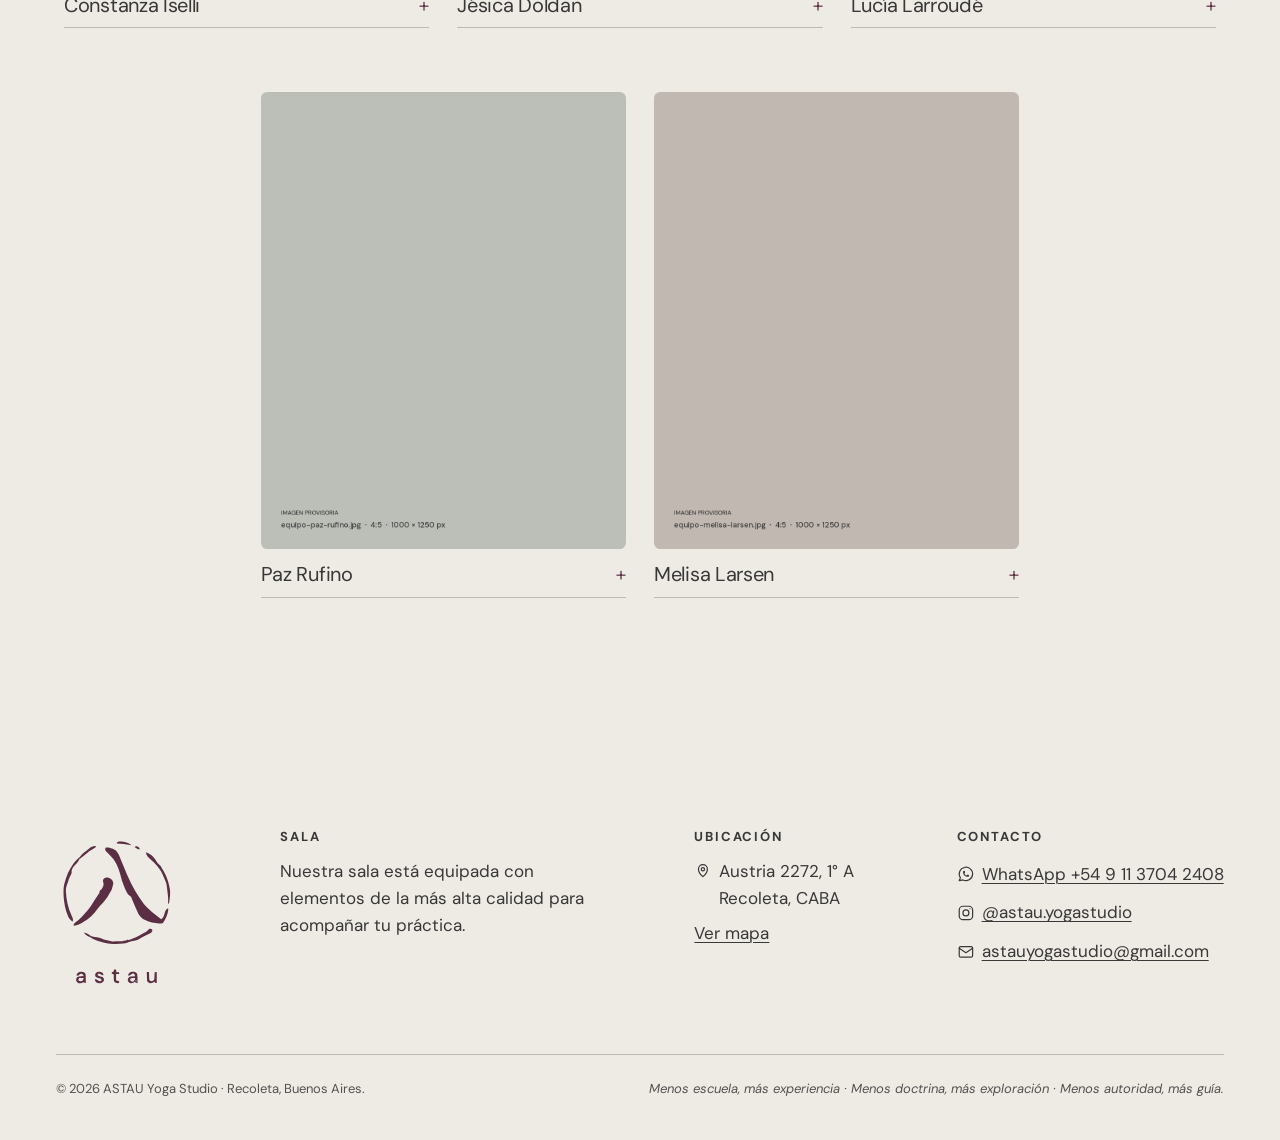
==== commit 2bf60a82: "ajustes lineas, footer, ajustes de texto" ====
--- a/astau/index.html
+++ b/astau/index.html
@@ -178,7 +178,7 @@
       <div class="page-head__overlay" aria-hidden="true"></div>
       <div class="wrap grid page-head__grid">
         <div class="page-head__title">
-          <h1 class="display reveal">El yoga es un camino de vida.</h1>
+          <h1 class="display reveal">El yoga es<br>un camino de vida.</h1>
         </div>
         <div class="page-head__lead lead reveal">
           <p>Te acompañamos a recorrer el tuyo.</p>
@@ -188,13 +188,6 @@
 
     <section class="section section--surface sutra-section" aria-labelledby="conceptos-titulo" data-sutra-section>
       <h2 class="sr-only" id="conceptos-titulo">¿Qué es ASTAU?</h2>
-
-      <!-- Transición orgánica superior (Arco que respira con el scroll + Portal de Origen) -->
-      <div class="sutra-wave sutra-wave--top" aria-hidden="true">
-        <svg viewBox="0 0 1440 120" preserveAspectRatio="none">
-          <path data-sutra-wave-top fill="var(--c-bg)" d="M0,0 L1440,0 L1440,30 Q720,120 0,30 Z" />
-        </svg>
-      </div>
 
       <div class="sutra-portal sutra-portal--start" aria-hidden="true" data-sutra-portal-start>
         <span class="sutra-portal__stem sutra-portal__stem--in"></span>
@@ -255,13 +248,6 @@
           <span class="sutra-portal__node"></span>
         </div>
         <span class="sutra-portal__stem sutra-portal__stem--out"></span>
-      </div>
-
-      <!-- Transición orgánica inferior hacia la sección Guías -->
-      <div class="sutra-wave sutra-wave--bottom" aria-hidden="true">
-        <svg viewBox="0 0 1440 120" preserveAspectRatio="none">
-          <path data-sutra-wave-bottom fill="var(--c-bg)" d="M0,120 L1440,120 L1440,85 Q720,0 0,85 Z" />
-        </svg>
       </div>
 
       <!-- Estructura anterior comentada como referencia:
@@ -485,14 +471,45 @@
         </div>
         <div class="footer__col">
           <h2 class="label">Ubicación</h2>
-          <p>Austria 2272, 1° A<br>Recoleta, CABA</p>
-          <p><a href="https://maps.app.goo.gl/wTtZTwhwu7xZctVu7" target="_blank" rel="noopener" data-track="clic_maps">Cómo llegar</a></p>
+          <p class="footer__item">
+            <svg class="footer__icon" viewBox="0 0 24 24" fill="none" stroke="currentColor" stroke-width="1.6" stroke-linecap="round" stroke-linejoin="round" aria-hidden="true">
+              <path d="M12 21s-6-5.2-6-10a6 6 0 1 1 12 0c0 4.8-6 10-6 10Z"/>
+              <circle cx="12" cy="11" r="2.2"/>
+            </svg>
+            <span>Austria 2272, 1° A<br>Recoleta, CABA</span>
+          </p>
+          <p><a href="https://maps.app.goo.gl/wTtZTwhwu7xZctVu7" target="_blank" rel="noopener" data-track="clic_maps">Ver mapa</a></p>
         </div>
         <div class="footer__col">
           <h2 class="label">Contacto</h2>
-          <p><a href="https://wa.me/5491137042408?text=Hola%2C%20quiero%20agendar%20una%20pr%C3%A1ctica%20en%20ASTAU." target="_blank" rel="noopener" data-track="clic_whatsapp" data-ubicacion="footer">WhatsApp +54 9 11 3704 2408</a></p>
-          <p><a href="https://www.instagram.com/astau.yogastudio/" target="_blank" rel="noopener" data-track="clic_instagram">@astau.yogastudio</a></p>
-          <p><a href="mailto:astauyogastudio@gmail.com" data-track="clic_mail">astauyogastudio@gmail.com</a></p>
+          <p>
+            <a href="https://wa.me/5491137042408?text=Hola%2C%20quiero%20agendar%20una%20pr%C3%A1ctica%20en%20ASTAU." target="_blank" rel="noopener" data-track="clic_whatsapp" data-ubicacion="footer">
+              <svg class="footer__icon" viewBox="0 0 24 24" fill="none" stroke="currentColor" stroke-width="1.6" stroke-linecap="round" stroke-linejoin="round" aria-hidden="true">
+                <path d="M3 21l1.65-3.8a9 9 0 1 1 3.4 2.9L3 21"/>
+                <path d="M9 10a.5.5 0 0 0 1 0V9a.5.5 0 0 0-1 0v1a5 5 0 0 0 5 5h1a.5.5 0 0 0 0-1h-1a.5.5 0 0 0 0 1"/>
+              </svg>
+              <span>WhatsApp +54 9 11 3704 2408</span>
+            </a>
+          </p>
+          <p>
+            <a href="https://www.instagram.com/astau.yogastudio/" target="_blank" rel="noopener" data-track="clic_instagram">
+              <svg class="footer__icon" viewBox="0 0 24 24" fill="none" stroke="currentColor" stroke-width="1.6" stroke-linecap="round" stroke-linejoin="round" aria-hidden="true">
+                <rect x="3" y="3" width="18" height="18" rx="5"/>
+                <circle cx="12" cy="12" r="4"/>
+                <circle cx="17.5" cy="6.5" r="0.8" fill="currentColor" stroke="none"/>
+              </svg>
+              <span>@astau.yogastudio</span>
+            </a>
+          </p>
+          <p>
+            <a href="mailto:astauyogastudio@gmail.com" data-track="clic_mail">
+              <svg class="footer__icon" viewBox="0 0 24 24" fill="none" stroke="currentColor" stroke-width="1.6" stroke-linecap="round" stroke-linejoin="round" aria-hidden="true">
+                <rect x="3" y="5" width="18" height="14" rx="2"/>
+                <path d="m3 7 9 6 9-6"/>
+              </svg>
+              <span>astauyogastudio@gmail.com</span>
+            </a>
+          </p>
         </div>
       </div>
 
--- a/assets/css/tokens.css
+++ b/assets/css/tokens.css
@@ -22,10 +22,10 @@
 
 :root {
   /* Color */
-  --c-bg: #eeeae4;        /* Pantone 7527 C */
+  --c-bg: #eeeae4ff;      /* Pantone 7527 C */
   --c-accent: #5b2e44;    /* Pantone 7645 C */
   --c-text: #383838;      /* Pantone 447 C */
-  --c-surface: #d6d1ca;   /* Pantone Warm Gray 1 C */
+  --c-surface: #cac5bd98; /* Pantone Warm Gray 1 C */
   --c-line: #c0b8b1;      /* Pantone Warm Gray 3 C */
   --c-muted: #7d776f;     /* Pantone Warm Gray 9 C · solo texto de 24 px o más */
   --c-sage: #b3b7ae;      /* Pantone 421 C */
@@ -65,3 +65,14 @@
   --t-fast: 300ms;
   --t-slow: 900ms;
 }
+
+/* Paleta de Clases (sin Pantone 7645 C #5b2e44) */
+body[data-page="clases"] {
+  --c-bg: #eeeae4ff;      /* Pantone 7527 C */
+  --c-surface: #cac5bd98; /* Pantone Warm Gray 1 C */
+  --c-line: #c0b8b1;      /* Pantone Warm Gray 3 C */
+  --c-muted: #7d776f;     /* Pantone Warm Gray 9 C */
+  --c-sage: #b3b7ae;      /* Pantone 421 C */
+  --c-text: #383838;      /* Pantone 447 C */
+  --c-accent: #7d776f;    /* Reemplaza Pantone 7645 C por Warm Gray 9 C */
+}
--- a/assets/css/main.css
+++ b/assets/css/main.css
@@ -19,6 +19,10 @@
   scroll-behavior: smooth;
   scroll-padding-top: calc(var(--header-h-scrolled, var(--header-h)) + 1.5rem);
   overflow-x: clip;
+}
+
+html:has(.subnav) {
+  scroll-padding-top: calc(var(--header-h-scrolled, var(--header-h)) + 4.5rem);
 }
 
 body {
@@ -642,7 +646,8 @@
   position: relative;
   display: flex;
   align-items: flex-end;
-  min-height: clamp(28rem, 74svh, 40rem);
+  /* min-height: clamp(28rem, 74svh, 40rem); */
+  min-height: 100svh;
   padding-top: calc(var(--header-h) + var(--s-5));
   padding-bottom: clamp(3rem, 6vw, 5rem);
   overflow: clip;
@@ -709,6 +714,12 @@
 }
 
 .subnav {
+  position: sticky;
+  top: calc(var(--header-h-scrolled, 5.2rem) - 1px);
+  z-index: 40;
+  background: rgb(238 234 228 / 0.82);
+  backdrop-filter: blur(10px);
+  -webkit-backdrop-filter: blur(10px);
   border-block: 1px solid var(--c-line);
 }
 
@@ -761,7 +772,7 @@
 }
 
 .section-head {
-  margin-bottom: clamp(2.5rem, 6vw, 5rem);
+  margin-bottom: clamp(1.9rem, 4.6vw, 3.6rem);
 }
 
 .section-head--full {
@@ -1256,24 +1267,11 @@
   color: var(--c-bg);
 }
 
-.sched__hint {
-  display: flex;
-  align-items: center;
-  justify-content: space-between;
-  gap: var(--s-2);
-  margin-bottom: var(--s-2);
-  color: var(--c-accent);
-  font-size: 0.75rem;
-  font-weight: 500;
-  letter-spacing: 0.12em;
-  text-transform: uppercase;
-}
-
-/* Grilla: franjas como filas fijas a la izquierda, días como columnas */
+/* Grilla: franjas como filas, días como columnas */
 .sched {
   position: relative;
   display: grid;
-  grid-template-columns: 4.1rem repeat(6, minmax(7.75rem, 1fr));
+  grid-template-columns: repeat(6, minmax(8.5rem, 1fr));
   column-gap: 0.5rem;
   row-gap: 0;
   overflow-x: auto;
@@ -1284,17 +1282,6 @@
 
 .sched::-webkit-scrollbar {
   display: none;
-}
-
-.sched::before {
-  content: "";
-  grid-column: 1;
-  grid-row: 1;
-  position: sticky;
-  inset-inline-start: 0;
-  z-index: 2;
-  background: var(--c-surface);
-  box-shadow: 0.35rem 0 0 var(--c-surface);
 }
 
 .day {
@@ -1321,39 +1308,20 @@
   content: " · Hoy";
 }
 
-.sched__band,
 .band {
   padding-block: var(--s-2) var(--s-3);
   border-top: 1px solid var(--c-line);
 }
 
-.sched__band {
-  display: block;
-  grid-column: 1;
-  position: sticky;
-  inset-inline-start: 0;
-  z-index: 2;
-  padding-inline-end: 0.35rem;
-  background: var(--c-surface);
-  box-shadow: 0.35rem 0 0 var(--c-surface);
-  font-size: 0.75rem;
-  font-weight: 500;
-  letter-spacing: 0.12em;
-  text-transform: uppercase;
-}
-
-.sched__band[data-banda="manana"],
 .band[data-banda="manana"] {
   grid-row: 2;
   border-top: 0;
 }
 
-.sched__band[data-banda="tarde"],
 .band[data-banda="tarde"] {
   grid-row: 3;
 }
 
-.sched__band[data-banda="noche"],
 .band[data-banda="noche"] {
   grid-row: 4;
 }
@@ -1362,12 +1330,12 @@
   display: block;
 }
 
-.day:nth-of-type(1) > * { grid-column: 2; }
-.day:nth-of-type(2) > * { grid-column: 3; }
-.day:nth-of-type(3) > * { grid-column: 4; }
-.day:nth-of-type(4) > * { grid-column: 5; }
-.day:nth-of-type(5) > * { grid-column: 6; }
-.day:nth-of-type(6) > * { grid-column: 7; }
+.day:nth-of-type(1) > * { grid-column: 1; }
+.day:nth-of-type(2) > * { grid-column: 2; }
+.day:nth-of-type(3) > * { grid-column: 3; }
+.day:nth-of-type(4) > * { grid-column: 4; }
+.day:nth-of-type(5) > * { grid-column: 5; }
+.day:nth-of-type(6) > * { grid-column: 6; }
 
 /* El nombre de la franja ya está en la primera columna */
 .band__name {
@@ -1625,6 +1593,12 @@
   text-underline-offset: 0.2em;
 }
 
+
+/* Footer */
+[data-page="clases"] .footer__logo img{
+  filter: brightness(0) saturate(100%) invert(81%) sepia(0%) saturate(20%) hue-rotate(218deg) brightness(88%) contrast(92%);
+}
+
 /* 7. Equipo -------------------------------------------------------------- */
 
 .sutra-section {
@@ -1705,12 +1679,12 @@
 
 .sutra-portal__medallion {
   position: relative;
-  width: 4.5rem;
-  height: 4.5rem;
+  width: 3.85rem;
+  height: 3.85rem;
   border-radius: 999px;
   background: var(--c-bg);
-  border: 1px solid var(--c-line);
-  box-shadow: 0 10px 30px rgb(91 46 68 / 0.08);
+  border: 1px solid rgb(192 184 177 / 0.65);
+  box-shadow: 0 8px 24px rgb(91 46 68 / 0.05);
   display: flex;
   align-items: center;
   justify-content: center;
@@ -1718,88 +1692,88 @@
 
 .sutra-portal__ring {
   position: absolute;
-  inset: -0.45rem;
+  inset: -0.38rem;
   border-radius: 999px;
-  border: 1px dashed var(--c-accent);
-  opacity: 0.38;
-  transition: transform 200ms linear;
+  border: 1px solid rgb(91 46 68 / 0.18);
+  opacity: 0.7;
+  transition: transform 280ms linear;
 }
 
 .sutra-portal__mark {
-  width: 2.1rem;
-  height: 2.1rem;
-  opacity: 0.85;
-  transition: transform 200ms linear;
+  width: 1.85rem;
+  height: 1.85rem;
+  opacity: 0.82;
+  transition: transform 280ms linear;
 }
 
 .sutra-portal__bloom {
   position: relative;
-  width: 3.25rem;
-  height: 3.25rem;
+  width: 2.75rem;
+  height: 2.75rem;
   border-radius: 999px;
   background: var(--c-bg);
-  border: 1px solid var(--c-line);
+  border: 1px solid rgb(192 184 177 / 0.7);
   display: flex;
   align-items: center;
   justify-content: center;
   transition:
-    border-color 450ms var(--ease),
-    transform 450ms var(--ease),
-    box-shadow 450ms var(--ease);
+    border-color 600ms var(--ease),
+    transform 600ms var(--ease),
+    box-shadow 600ms var(--ease);
 }
 
 .sutra-portal__node {
-  width: 0.65rem;
-  height: 0.65rem;
+  width: 0.5rem;
+  height: 0.5rem;
   border-radius: 999px;
   background: var(--c-line);
   transition:
-    background-color 450ms var(--ease),
-    transform 450ms var(--ease);
+    background-color 600ms var(--ease),
+    transform 600ms var(--ease);
 }
 
 .sutra-portal__ripple {
   position: absolute;
   inset: 0;
   border-radius: 999px;
-  border: 1px solid var(--c-accent);
+  border: 1px solid rgb(91 46 68 / 0.45);
   opacity: 0;
   transform: scale(0.85);
 }
 
 .sutra-portal--end.is-blooming .sutra-portal__bloom {
-  border-color: var(--c-accent);
-  transform: scale(1.08);
-  box-shadow: 0 0 0 6px rgb(91 46 68 / 0.08);
+  border-color: rgb(91 46 68 / 0.55);
+  transform: scale(1.05);
+  box-shadow: 0 0 0 5px rgb(91 46 68 / 0.05);
 }
 
 .sutra-portal--end.is-blooming .sutra-portal__node {
   background: var(--c-accent);
-  transform: scale(1.25);
+  transform: scale(1.18);
 }
 
 .sutra-portal--end.is-blooming .sutra-portal__stem--out {
   transform: scaleY(1);
-  opacity: 0.85;
+  opacity: 0.65;
 }
 
 @keyframes sutra-ripple-pulse {
   0% {
     transform: scale(0.95);
-    opacity: 0.55;
+    opacity: 0.4;
   }
   100% {
-    transform: scale(2.15);
+    transform: scale(2.05);
     opacity: 0;
   }
 }
 
 @media (prefers-reduced-motion: no-preference) {
   .sutra-portal--end.is-blooming .sutra-portal__ripple {
-    animation: sutra-ripple-pulse 2.4s cubic-bezier(0.2, 0.7, 0.3, 1) infinite;
+    animation: sutra-ripple-pulse 2.8s cubic-bezier(0.2, 0.7, 0.3, 1) infinite;
   }
   .sutra-portal--end.is-blooming .sutra-portal__ripple--delay {
-    animation-delay: 1.1s;
+    animation-delay: 1.4s;
   }
 }
 
@@ -1829,11 +1803,11 @@
   max-width: 44rem;
   padding: clamp(1.5rem, 3vw, 2.5rem);
   border-radius: var(--radius);
-  background: rgb(238 234 228 / 0.72);
-  backdrop-filter: blur(8px);
-  -webkit-backdrop-filter: blur(8px);
-  border: 1px solid rgb(192 184 177 / 0.55);
-  box-shadow: 0 12px 34px rgb(56 56 56 / 0.04);
+  background: rgb(238 234 228 / 0.66);
+  backdrop-filter: blur(10px);
+  -webkit-backdrop-filter: blur(10px);
+  border: 1px solid rgb(192 184 177 / 0.36);
+  box-shadow: 0 10px 30px rgb(56 56 56 / 0.025);
 }
 
 .sutra-step__label {
@@ -1859,13 +1833,17 @@
   color: var(--c-accent);
 }
 
+.sutra-step__cta {
+  margin-top: var(--s-2);
+}
+
 .sutra-word {
   display: inline-block;
   margin-right: 0.25em;
   transition:
-    opacity 320ms var(--ease),
-    color 320ms var(--ease),
-    filter 320ms var(--ease);
+    opacity 420ms var(--ease),
+    color 480ms var(--ease),
+    filter 420ms var(--ease);
   will-change: opacity, color, filter;
 }
 
@@ -2319,7 +2297,9 @@
 }
 
 .footer__col a {
-  display: inline-block;
+  display: inline-flex;
+  align-items: center;
+  gap: 0.45rem;
   padding-block: 0.2rem;
   text-decoration: underline;
   text-decoration-thickness: 1px;
@@ -2329,6 +2309,22 @@
 
 .footer__col a:hover {
   color: var(--c-accent);
+}
+
+.footer__item {
+  display: inline-flex;
+  align-items: flex-start;
+  gap: 0.45rem;
+}
+
+.footer__icon {
+  width: 1.05em;
+  height: 1.05em;
+  flex: none;
+}
+
+.footer__item .footer__icon {
+  margin-top: 0.22em;
 }
 
 .footer__col p {
@@ -2497,7 +2493,16 @@
   }
 
   .index-col {
+    display: contents;
+  }
+
+  .index-col > .index {
     grid-column: 1 / span 7;
+  }
+
+  .index-col > .index__foot {
+    grid-column: 1 / span 7;
+    order: 2;
   }
 
   .index__link {
@@ -2516,20 +2521,20 @@
   }
 
   .index__preview {
-    --preview-h: clamp(28rem, calc(100svh - var(--header-h-scrolled, 6rem) - var(--s-3)), 40rem);
     display: block;
     grid-column: 8 / span 5;
-    justify-self: end;
-    width: auto;
-    max-width: 100%;
-    height: var(--preview-h);
-    aspect-ratio: 3 / 4;
-    align-self: start;
-    position: sticky;
-    top: calc(var(--header-h-scrolled, 6rem) + (100svh - var(--header-h-scrolled, 6rem) - var(--preview-h)) / 2);
+    align-self: stretch;
+    width: 100%;
+    height: 100%;
+    aspect-ratio: auto;
   }
 
   .index__preview img {
+    position: absolute;
+    inset: 0;
+    width: 100%;
+    height: 100%;
+    object-fit: cover;
     transition: opacity var(--t-fast) var(--ease);
   }
 
@@ -2608,25 +2613,19 @@
     grid-column: 1 / span 6;
   }
 
-  .sched__hint,
   .sched__scrollbar {
     display: none;
   }
 
   /* Grilla: franjas como filas, días como columnas */
   .sched {
-    grid-template-columns: 5.5rem repeat(6, minmax(0, 1fr));
+    grid-template-columns: repeat(6, minmax(0, 1fr));
     column-gap: clamp(0.5rem, 1vw, 1rem);
     overflow-x: visible;
   }
 
   .day__name {
     padding-bottom: 0.9rem;
-  }
-
-  .sched__band {
-    font-size: var(--fs-label);
-    letter-spacing: 0.14em;
   }
 
   .slot__link {
@@ -2692,11 +2691,19 @@
     justify-items: end;
   }
 
-  .sutra-step--3 {
+  .sutra-step--3,
+  .sutra-step--4 {
     grid-column: 3 / span 8;
     text-align: center;
     justify-items: center;
     margin-inline: auto;
+  }
+
+  .sutra-journey:has(.sutra-step--4) .sutra-step--3 {
+    grid-column: 2 / span 7;
+    text-align: left;
+    justify-items: start;
+    margin-inline: 0;
   }
 
   .concepts div {
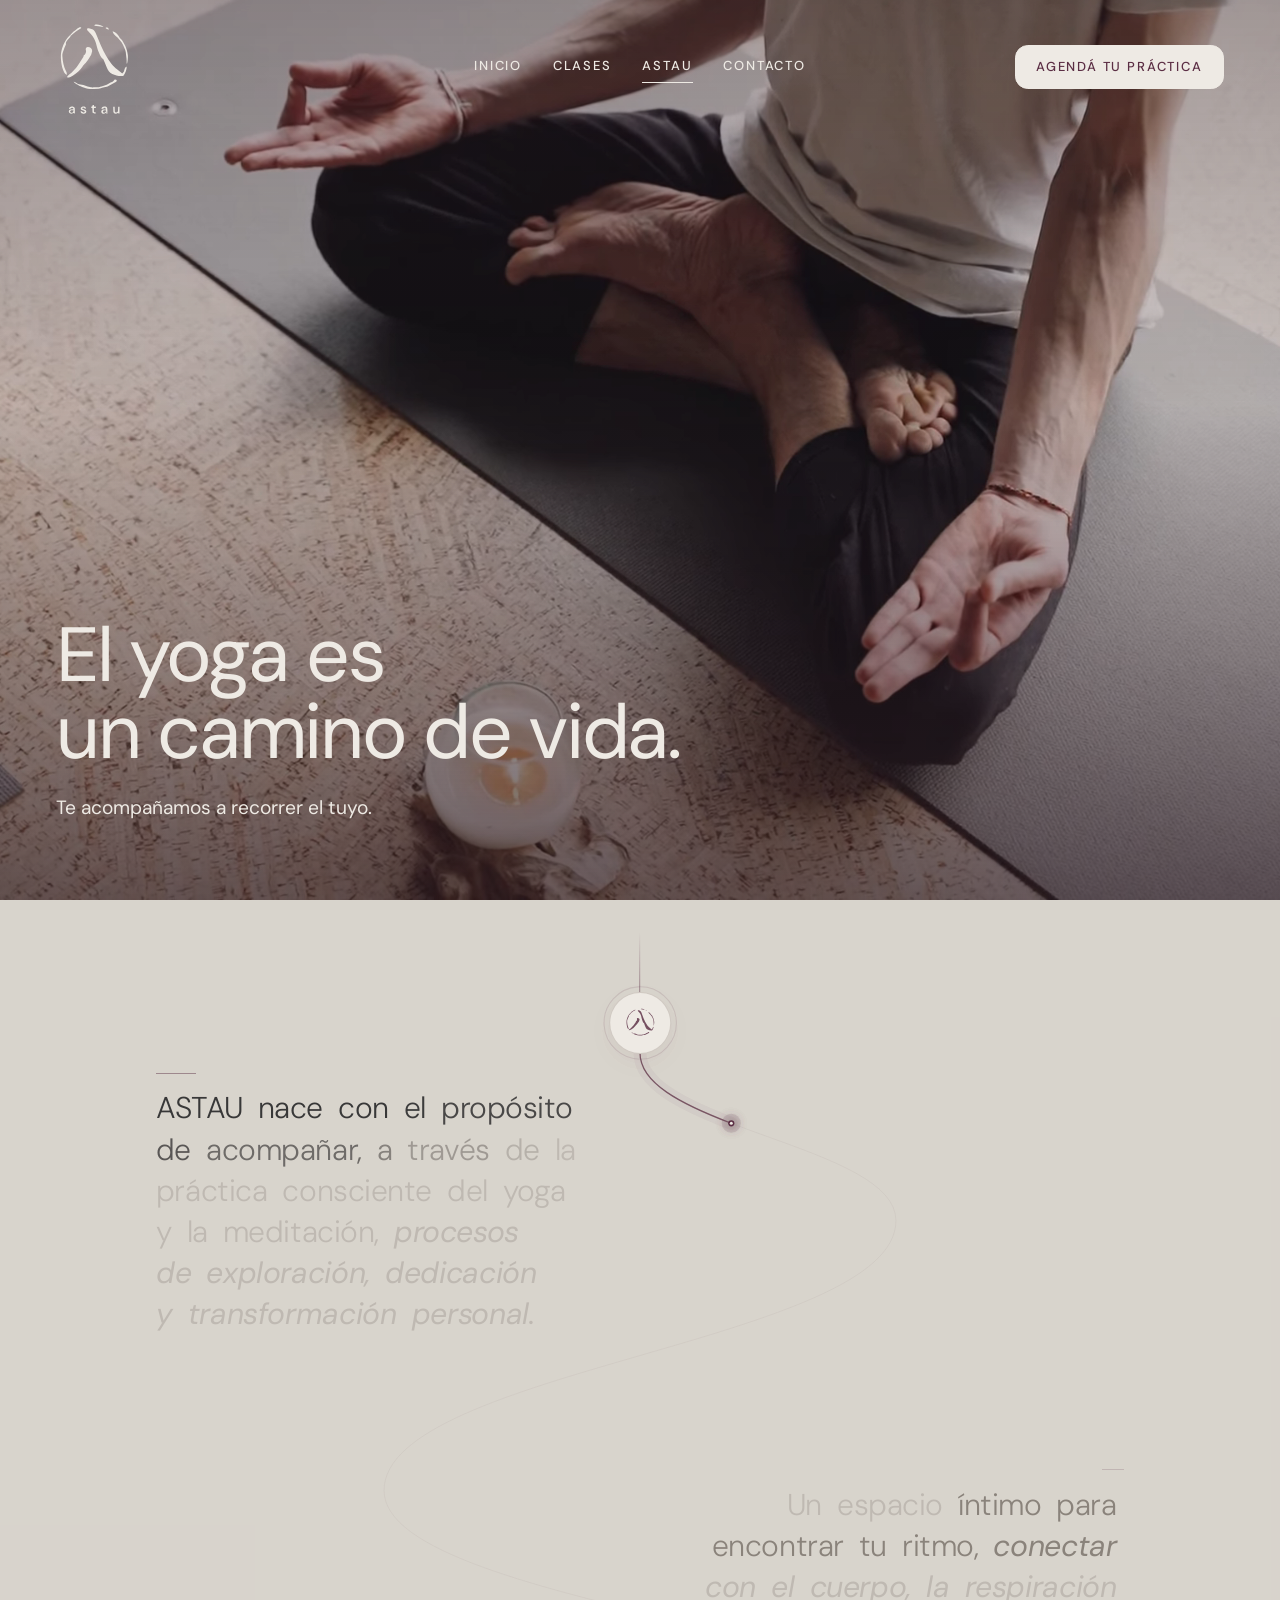
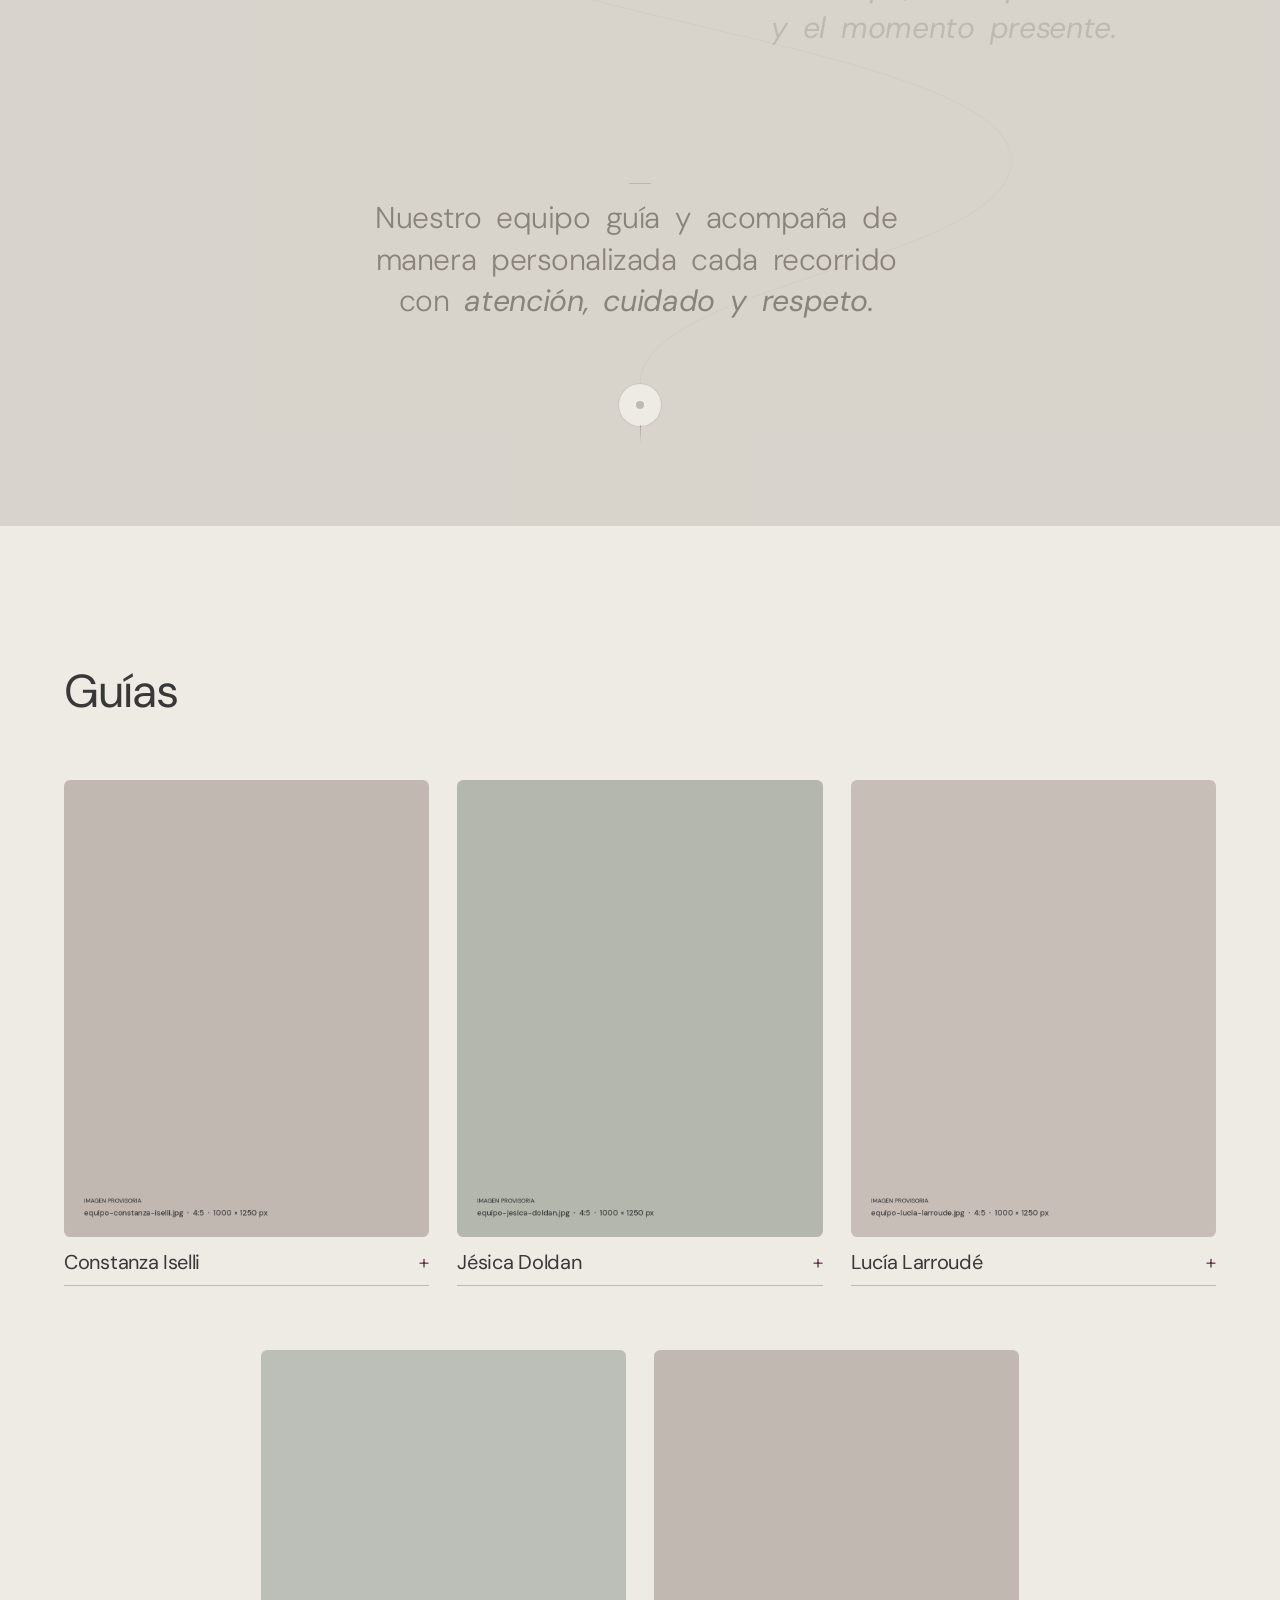
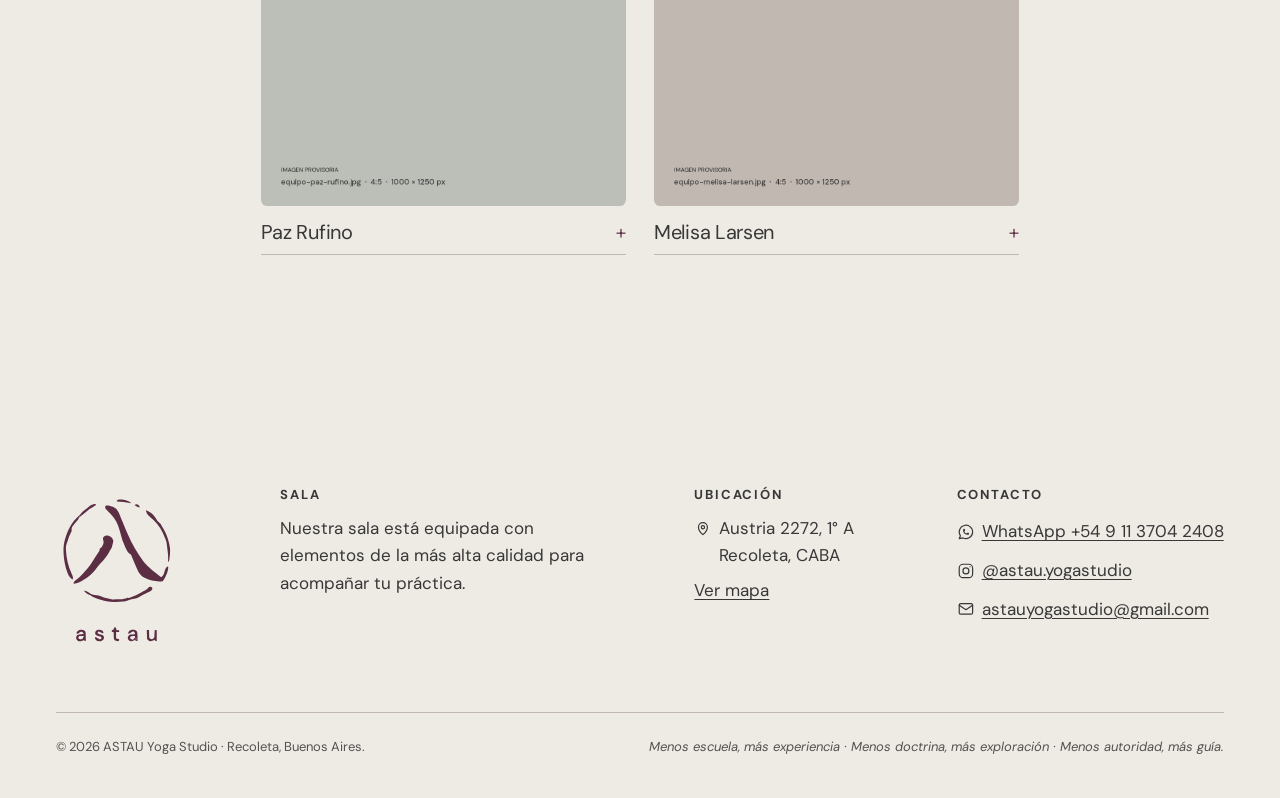
==== commit fd122053: "ajustes lineas y scroll" ====
--- a/astau/index.html
+++ b/astau/index.html
@@ -128,7 +128,7 @@
 <body data-root=".." data-page="astau">
   <a class="skip" href="#contenido">Saltar al contenido</a>
 
-  <header class="header">
+  <header class="header header--over">
     <div class="wrap header__inner">
       <a class="header__logo" href="../" aria-label="ASTAU, ir al inicio">
         <img class="header__logo-color" src="../assets/brand/logo-color.svg" alt="ASTAU" width="93" height="124">
@@ -171,9 +171,10 @@
   <main id="contenido">
     <section class="page-head">
       <div class="page-head__media" aria-hidden="true">
-        <!-- Imagen de fondo opcional (descomentar y ajustar ruta):
-        <img src="../assets/img/equipo-astau.jpg" alt="" width="1600" height="900" fetchpriority="high" decoding="async">
-        -->
+        <video poster="../assets/img/equipo-astau.jpg" autoplay muted loop playsinline preload="metadata">
+          <source src="../assets/video/hero-equipo-astau-v1.webm" type="video/webm">
+          <source src="../assets/video/hero-equipo-astau-v1.mp4" type="video/mp4">
+        </video>
       </div>
       <div class="page-head__overlay" aria-hidden="true"></div>
       <div class="wrap grid page-head__grid">
@@ -201,8 +202,8 @@
       <div class="sutra-canvas" aria-hidden="true" data-sutra-canvas>
         <svg class="sutra-svg" data-sutra-svg fill="none">
           <defs>
-            <filter id="sutra-orb-glow" x="-50%" y="-50%" width="200%" height="200%">
-              <feGaussianBlur stdDeviation="5" result="blur" />
+            <filter id="sutra-orb-glow" x="-120%" y="-120%" width="340%" height="340%">
+              <feGaussianBlur stdDeviation="4.5" result="blur" />
               <feComposite in="SourceGraphic" in2="blur" operator="over" />
             </filter>
           </defs>
@@ -220,7 +221,7 @@
       <div class="wrap grid sutra-journey">
         <article class="sutra-step sutra-step--1">
           <!-- <p class="label sutra-step__label">01 · El propósito</p> -->
-          <p class="sutra-step__copy" data-sutra-text="0">
+          <p class="sutra-step__copy sutra-step__copy--quote" data-sutra-text="0">
             ASTAU nace con el propósito de acompañar, a través de la práctica consciente del yoga y la meditación, <em class="sutra-accent">procesos de exploración, dedicación y transformación personal.</em>
           </p>
         </article>
@@ -234,7 +235,7 @@
 
         <article class="sutra-step sutra-step--3">
           <!-- <p class="label sutra-step__label">03 · El acompañamiento</p> -->
-          <p class="sutra-step__copy" data-sutra-text="2">
+          <p class="sutra-step__copy sutra-step__copy--quote" data-sutra-text="2">
             Nuestro equipo guía y acompaña de manera personalizada cada recorrido con <em class="sutra-accent">atención, cuidado y respeto.</em>
           </p>
         </article>
@@ -272,7 +273,6 @@
     <section class="section" aria-label="Guías">
       <div class="wrap">
         <div class="section-head guides-head">
-          <p class="label reveal">Nuestro equipo</p>
           <h2 class="h2 reveal">Guías</h2>
         </div>
 
--- a/assets/css/main.css
+++ b/assets/css/main.css
@@ -1605,7 +1605,12 @@
   position: relative;
   overflow-x: clip;
   isolation: isolate;
-  padding-block: clamp(7.5rem, 15vw, 13.5rem);
+  padding-top: clamp(8.25rem, 13.5vw, 12rem);
+  padding-bottom: clamp(11.25rem, 16vw, 14rem);
+}
+
+.sutra-section:has(.sutra-portal__cta) {
+  padding-bottom: clamp(10.5rem, 15vw, 13.25rem);
 }
 
 /* Arcos orgánicos superior e inferior (transición suave entre secciones) */
@@ -1757,6 +1762,73 @@
   opacity: 0.65;
 }
 
+.sutra-section:has(.sutra-portal__cta) .sutra-portal--end {
+  bottom: clamp(1.75rem, 3.2vw, 2.75rem);
+}
+
+.sutra-portal__cta {
+  position: relative;
+  pointer-events: auto;
+  opacity: 0.78;
+  transform: translateY(0.18rem);
+  transition:
+    opacity 600ms var(--ease),
+    transform 600ms var(--ease);
+}
+
+.sutra-portal__cta::before {
+  content: "";
+  position: absolute;
+  top: -2.5px;
+  left: 50%;
+  width: 5px;
+  height: 5px;
+  border-radius: 999px;
+  background: var(--c-line);
+  transform: translateX(-50%) scale(0.75);
+  opacity: 0.55;
+  pointer-events: none;
+  z-index: 2;
+  transition:
+    background-color 550ms var(--ease),
+    transform 550ms var(--ease),
+    opacity 550ms var(--ease),
+    box-shadow 550ms var(--ease);
+}
+
+.sutra-portal__cta .link {
+  background: var(--c-bg);
+  border-color: rgb(91 46 68 / 0.45);
+  transition:
+    background-color var(--t-fast) var(--ease),
+    color var(--t-fast) var(--ease),
+    border-color 500ms var(--ease),
+    box-shadow 600ms var(--ease);
+}
+
+.sutra-portal__cta .link:hover {
+  background: var(--c-accent);
+  border-color: var(--c-accent);
+  color: var(--c-bg);
+}
+
+.sutra-portal--end.is-blooming .sutra-portal__cta {
+  opacity: 1;
+  transform: translateY(0);
+}
+
+.sutra-portal--end.is-blooming .sutra-portal__cta::before {
+  background: var(--c-accent);
+  transform: translateX(-50%) scale(1);
+  opacity: 1;
+  box-shadow: 0 0 0 4px rgb(91 46 68 / 0.12);
+}
+
+.sutra-portal--end.is-blooming .sutra-portal__cta .link {
+  border-color: var(--c-accent);
+  box-shadow: 0 8px 26px rgb(91 46 68 / 0.08), 0 0 0 4px rgb(91 46 68 / 0.05);
+}
+
 @keyframes sutra-ripple-pulse {
   0% {
     transform: scale(0.95);
@@ -1784,6 +1856,10 @@
   pointer-events: none;
 }
 
+.sutra-section:has(.sutra-portal__cta) .sutra-canvas {
+  bottom: calc(clamp(1.5rem, 3vw, 2.5rem) + 3rem);
+}
+
 .sutra-svg {
   width: 100%;
   height: 100%;
@@ -1794,20 +1870,79 @@
 .sutra-journey {
   position: relative;
   z-index: 2;
-  row-gap: clamp(5.5rem, 12vw, 10.5rem);
+  row-gap: clamp(5.5rem, 10vw, 8.75rem);
 }
 
 .sutra-step {
+  position: relative;
   display: grid;
-  gap: var(--s-2);
-  max-width: 44rem;
-  padding: clamp(1.5rem, 3vw, 2.5rem);
-  border-radius: var(--radius);
-  background: rgb(238 234 228 / 0.66);
-  backdrop-filter: blur(10px);
-  -webkit-backdrop-filter: blur(10px);
-  border: 1px solid rgb(192 184 177 / 0.36);
-  box-shadow: 0 10px 30px rgb(56 56 56 / 0.025);
+  gap: 0.85rem;
+  max-width: min(17.75rem, 82%);
+  padding: 0;
+  background: transparent;
+  border: 0;
+  box-shadow: none;
+  backdrop-filter: none;
+  -webkit-backdrop-filter: none;
+}
+
+.sutra-step:nth-child(1) {
+  grid-row: 1;
+}
+
+.sutra-step:nth-child(2) {
+  grid-row: 2;
+}
+
+.sutra-step:nth-child(3) {
+  grid-row: 3;
+}
+
+.sutra-step:nth-child(4) {
+  grid-row: 4;
+}
+
+.sutra-step--1 {
+  margin-right: auto;
+}
+
+.sutra-step--2 {
+  margin-left: auto;
+  text-align: right;
+  justify-items: end;
+}
+
+.sutra-step--3,
+.sutra-step--4 {
+  max-width: min(19.75rem, 88%);
+  margin-inline: auto;
+  text-align: center;
+  justify-items: center;
+}
+
+.sutra-journey:has(.sutra-step--4) .sutra-step--3 {
+  max-width: min(17.75rem, 82%);
+  margin-inline: 0;
+  margin-right: auto;
+  text-align: left;
+  justify-items: start;
+}
+
+.sutra-step::before {
+  content: "";
+  display: block;
+  width: 1.35rem;
+  height: 1px;
+  background: var(--c-accent);
+  opacity: 0.18;
+  transition:
+    width 650ms var(--ease),
+    opacity 650ms var(--ease);
+}
+
+.sutra-step.is-active::before {
+  width: 2.5rem;
+  opacity: 0.46;
 }
 
 .sutra-step__label {
@@ -1816,35 +1951,61 @@
 }
 
 .sutra-step__copy {
-  font-size: clamp(1.5rem, 2.7vw, 2.5rem);
-  letter-spacing: -0.02em;
-  line-height: 1.24;
+  font-size: clamp(1.32rem, 2.15vw, 1.9rem);
+  font-weight: 300;
+  letter-spacing: -0.015em;
+  line-height: 1.42;
   color: var(--c-text);
+  text-wrap: balance;
 }
 
 .sutra-step__copy--quote {
-  font-size: clamp(1.625rem, 3.1vw, 2.85rem);
+  font-size: clamp(1.36rem, 2.35vw, 2.35rem);
+  font-style: normal;
+  line-height: 1.37;
+}
+
+[aria-labelledby="manifiesto-titulo"] .sutra-step__copy {
+  font-size: clamp(1.56rem, 3vw, 2.75rem);
+  line-height: 1.34;
+  text-wrap: pretty;
+}
+
+[aria-labelledby="manifiesto-titulo"] .sutra-word:not(.sutra-word--accent) {
+  font-size: 0.72em;
+  font-weight: 300;
+  letter-spacing: -0.005em;
+}
+
+[aria-labelledby="manifiesto-titulo"] br + .sutra-word {
+  margin-top: 0.24em;
+}
+
+.sutra-accent,
+.sutra-word--accent {
   font-style: italic;
-  line-height: 1.18;
-}
-
-.sutra-accent {
-  font-style: italic;
+  font-weight: 400;
+  letter-spacing: -0.012em;
   color: var(--c-accent);
 }
 
 .sutra-step__cta {
   margin-top: var(--s-2);
+  opacity: 0.45;
+  transform: translateY(0.25rem);
+  transition:
+    opacity 550ms var(--ease),
+    transform 550ms var(--ease);
+}
+
+.sutra-step.is-active .sutra-step__cta {
+  opacity: 1;
+  transform: translateY(0);
 }
 
 .sutra-word {
   display: inline-block;
   margin-right: 0.25em;
-  transition:
-    opacity 420ms var(--ease),
-    color 480ms var(--ease),
-    filter 420ms var(--ease);
-  will-change: opacity, color, filter;
 }
 
 /* Nodos arrastrables del modo editor (?editar-linea o modoEditor: true) */
@@ -2428,6 +2589,45 @@
     grid-template-columns: repeat(2, minmax(0, 1fr));
     gap: var(--gap);
   }
+
+  .sutra-journey {
+    grid-template-columns: repeat(12, minmax(0, 1fr));
+    column-gap: var(--gap);
+    row-gap: clamp(5.5rem, 9.5vw, 7.5rem);
+  }
+
+  .sutra-step {
+    max-width: 26rem;
+  }
+
+  .sutra-step--1 {
+    grid-column: 1 / span 7;
+    margin-inline: 0;
+  }
+
+  .sutra-step--2 {
+    grid-column: 6 / span 7;
+    text-align: right;
+    justify-items: end;
+    margin-left: auto;
+  }
+
+  .sutra-step--3,
+  .sutra-step--4 {
+    grid-column: 3 / span 8;
+    max-width: 29rem;
+    text-align: center;
+    justify-items: center;
+    margin-inline: auto;
+  }
+
+  .sutra-journey:has(.sutra-step--4) .sutra-step--3 {
+    grid-column: 1 / span 7;
+    max-width: 26rem;
+    text-align: left;
+    justify-items: start;
+    margin-inline: 0;
+  }
 }
 
 @media (min-width: 64rem) {
@@ -2678,29 +2878,36 @@
   }
 
   .sutra-journey {
-    row-gap: clamp(7.5rem, 13vw, 12rem);
+    row-gap: clamp(6.25rem, 10.5vw, 9.5rem);
+  }
+
+  .sutra-step {
+    max-width: 31rem;
   }
 
   .sutra-step--1 {
-    grid-column: 2 / span 7;
+    grid-column: 2 / span 5;
   }
 
   .sutra-step--2 {
-    grid-column: 5 / span 7;
+    grid-column: 7 / span 5;
     text-align: right;
     justify-items: end;
+    margin-left: auto;
   }
 
   .sutra-step--3,
   .sutra-step--4 {
-    grid-column: 3 / span 8;
+    grid-column: 4 / span 6;
+    max-width: 34rem;
     text-align: center;
     justify-items: center;
     margin-inline: auto;
   }
 
   .sutra-journey:has(.sutra-step--4) .sutra-step--3 {
-    grid-column: 2 / span 7;
+    grid-column: 2 / span 5;
+    max-width: 31rem;
     text-align: left;
     justify-items: start;
     margin-inline: 0;
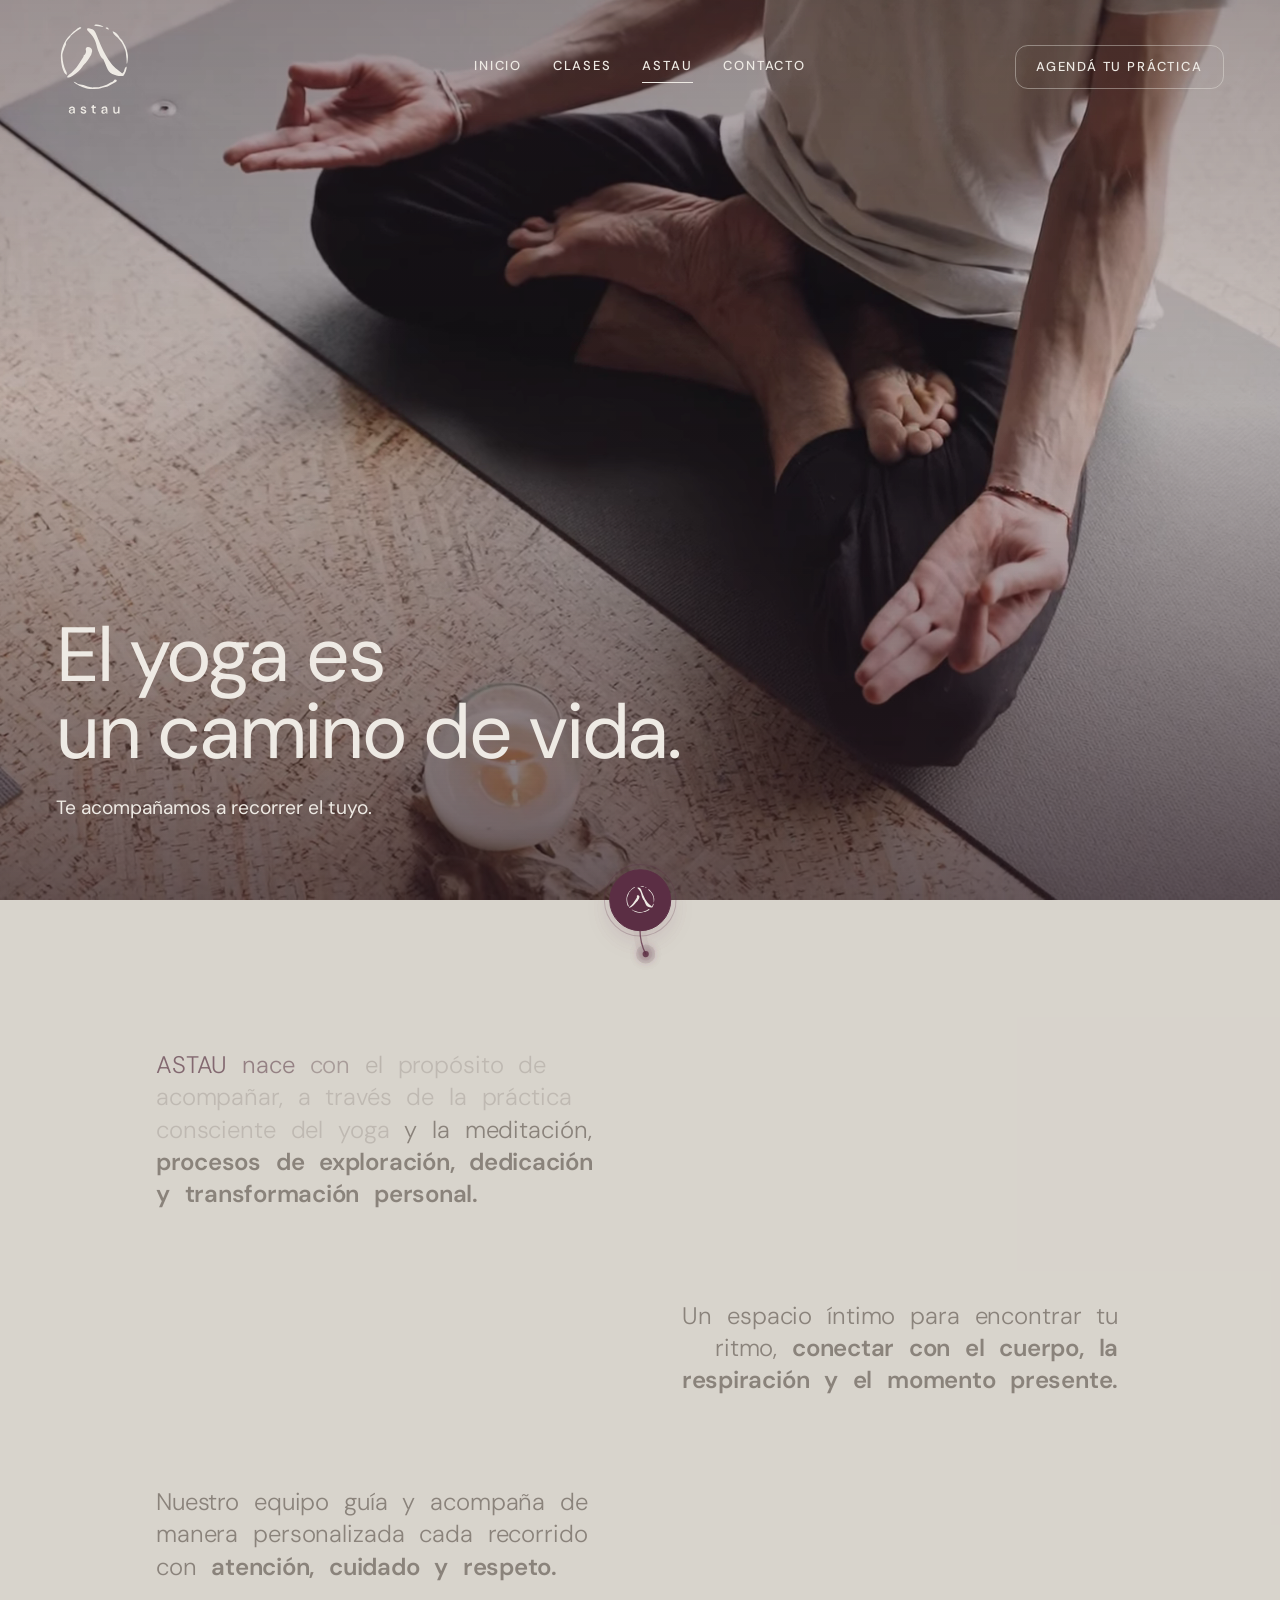
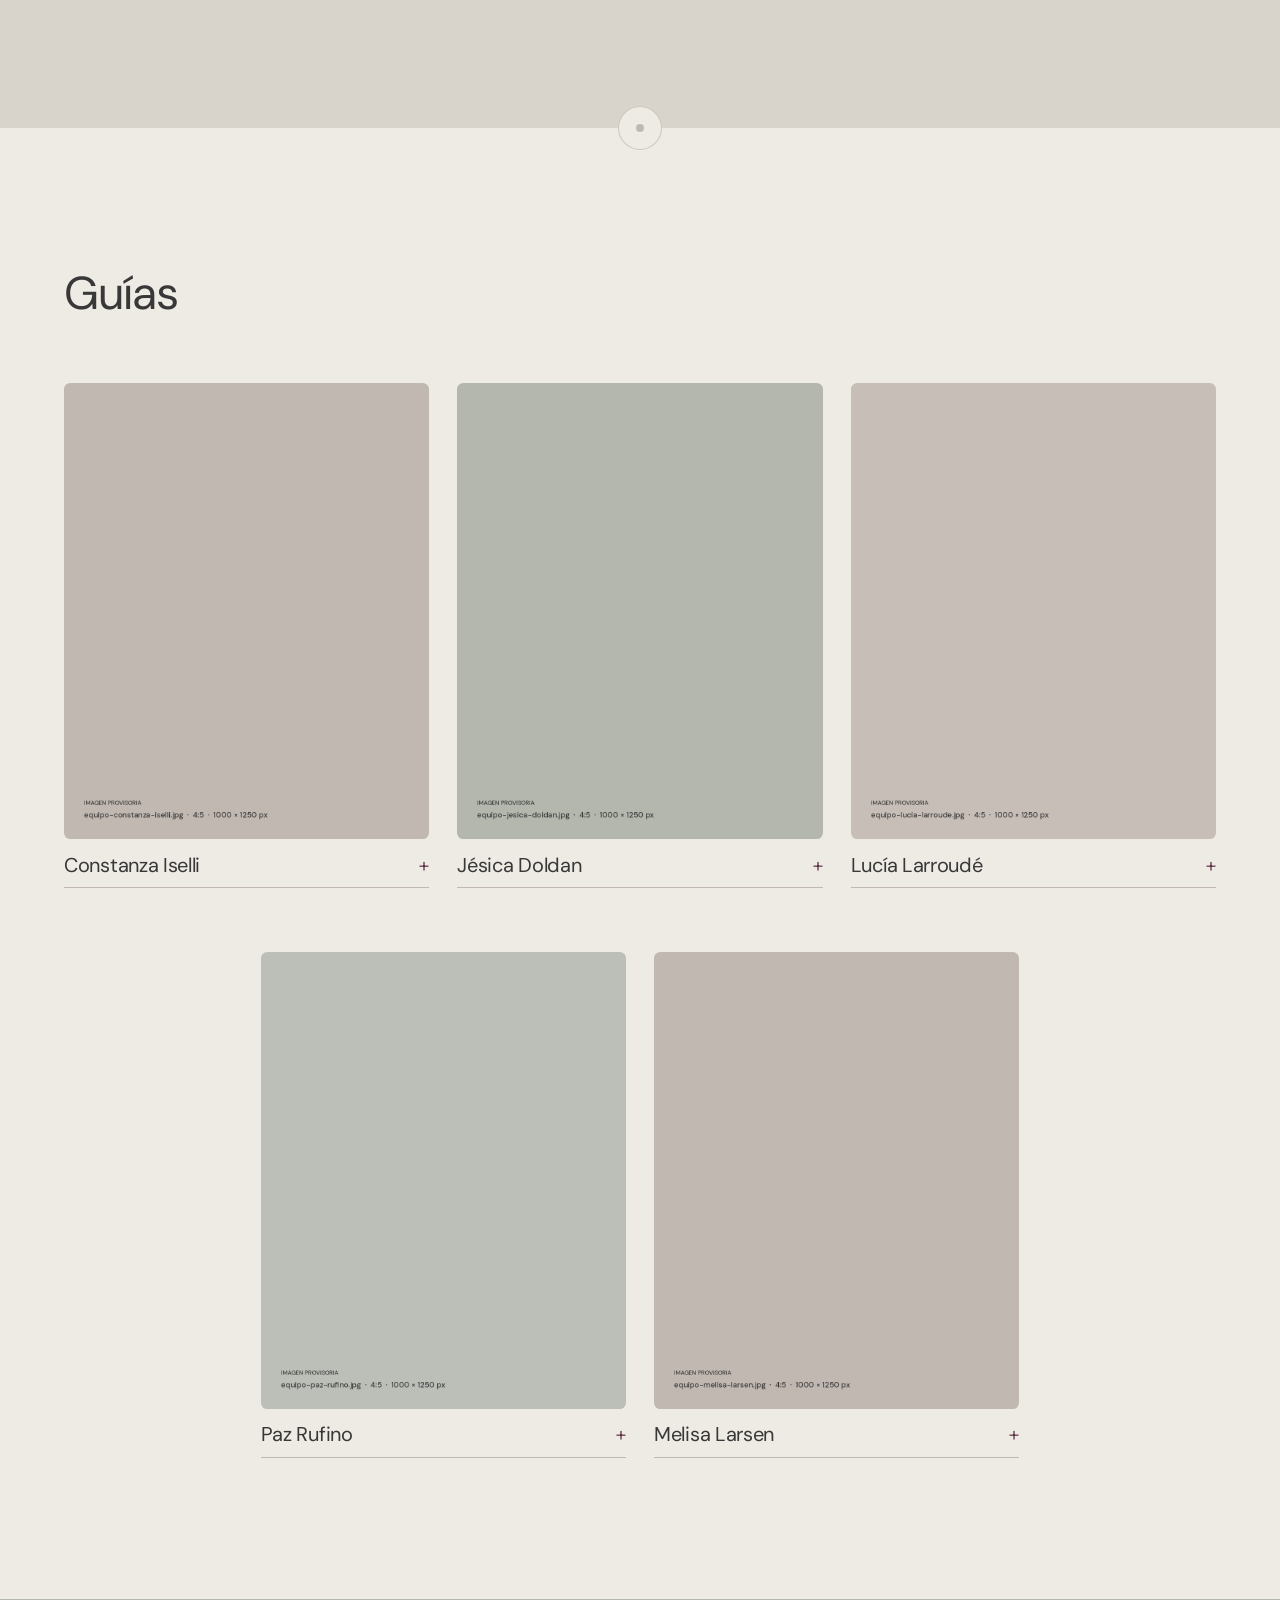
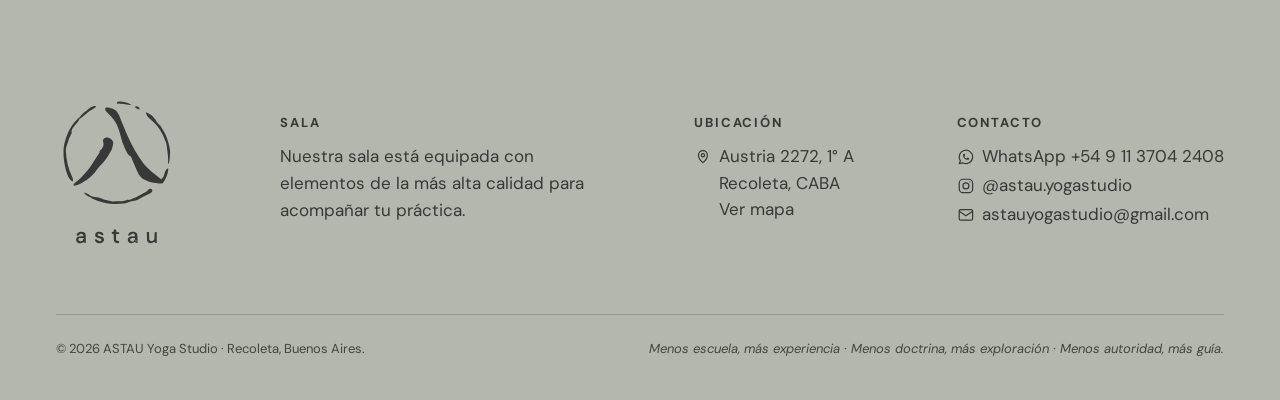
==== commit dc38c2ba: "ajustes varios front" ====
--- a/astau/index.html
+++ b/astau/index.html
@@ -194,7 +194,7 @@
         <span class="sutra-portal__stem sutra-portal__stem--in"></span>
         <div class="sutra-portal__medallion">
           <span class="sutra-portal__ring"></span>
-          <img class="sutra-portal__mark" src="../assets/brand/isotipo-color.svg" alt="" width="36" height="36">
+          <img class="sutra-portal__mark" src="../assets/brand/isotipo-negativo.svg" alt="" width="36" height="36">
         </div>
       </div>
 
@@ -340,7 +340,11 @@
 
         <dialog class="guide-modal" id="modal-constanza-iselli" closedby="any" aria-labelledby="modal-title-constanza-iselli">
           <div class="guide-modal__inner">
-            <button class="guide-modal__close" type="button" data-modal-close autofocus>Cerrar <span aria-hidden="true">×</span></button>
+            <button class="guide-modal__close" type="button" aria-label="Cerrar" data-modal-close autofocus>
+              <svg viewBox="0 0 14 14" width="14" height="14" fill="none" stroke="currentColor" stroke-width="1" stroke-linecap="round" aria-hidden="true">
+                <path d="M2.5 2.5l9 9M11.5 2.5l-9 9" vector-effect="non-scaling-stroke"/>
+              </svg>
+            </button>
             <figure class="media media--4x5 guide-modal__media">
               <img src="../assets/img/equipo-constanza-iselli.jpg" alt="Constanza Iselli, guía de ASTAU" width="1000" height="1250" loading="lazy" decoding="async">
             </figure>
@@ -362,7 +366,11 @@
 
         <dialog class="guide-modal" id="modal-jesica-doldan" closedby="any" aria-labelledby="modal-title-jesica-doldan">
           <div class="guide-modal__inner">
-            <button class="guide-modal__close" type="button" data-modal-close autofocus>Cerrar <span aria-hidden="true">×</span></button>
+            <button class="guide-modal__close" type="button" aria-label="Cerrar" data-modal-close autofocus>
+              <svg viewBox="0 0 14 14" width="14" height="14" fill="none" stroke="currentColor" stroke-width="1" stroke-linecap="round" aria-hidden="true">
+                <path d="M2.5 2.5l9 9M11.5 2.5l-9 9" vector-effect="non-scaling-stroke"/>
+              </svg>
+            </button>
             <figure class="media media--4x5 guide-modal__media">
               <img src="../assets/img/equipo-jesica-doldan.jpg" alt="Jésica Doldan, guía de ASTAU" width="1000" height="1250" loading="lazy" decoding="async">
             </figure>
@@ -385,7 +393,11 @@
 
         <dialog class="guide-modal" id="modal-lucia-larroude" closedby="any" aria-labelledby="modal-title-lucia-larroude">
           <div class="guide-modal__inner">
-            <button class="guide-modal__close" type="button" data-modal-close autofocus>Cerrar <span aria-hidden="true">×</span></button>
+            <button class="guide-modal__close" type="button" aria-label="Cerrar" data-modal-close autofocus>
+              <svg viewBox="0 0 14 14" width="14" height="14" fill="none" stroke="currentColor" stroke-width="1" stroke-linecap="round" aria-hidden="true">
+                <path d="M2.5 2.5l9 9M11.5 2.5l-9 9" vector-effect="non-scaling-stroke"/>
+              </svg>
+            </button>
             <figure class="media media--4x5 guide-modal__media">
               <img src="../assets/img/equipo-lucia-larroude.jpg" alt="Lucía Larroudé, guía de ASTAU" width="1000" height="1250" loading="lazy" decoding="async">
             </figure>
@@ -406,7 +418,11 @@
 
         <dialog class="guide-modal" id="modal-paz-rufino" closedby="any" aria-labelledby="modal-title-paz-rufino">
           <div class="guide-modal__inner">
-            <button class="guide-modal__close" type="button" data-modal-close autofocus>Cerrar <span aria-hidden="true">×</span></button>
+            <button class="guide-modal__close" type="button" aria-label="Cerrar" data-modal-close autofocus>
+              <svg viewBox="0 0 14 14" width="14" height="14" fill="none" stroke="currentColor" stroke-width="1" stroke-linecap="round" aria-hidden="true">
+                <path d="M2.5 2.5l9 9M11.5 2.5l-9 9" vector-effect="non-scaling-stroke"/>
+              </svg>
+            </button>
             <figure class="media media--4x5 guide-modal__media">
               <img src="../assets/img/equipo-paz-rufino.jpg" alt="Paz Rufino, guía de ASTAU" width="1000" height="1250" loading="lazy" decoding="async">
             </figure>
@@ -426,7 +442,11 @@
 
         <dialog class="guide-modal" id="modal-melisa-larsen" closedby="any" aria-labelledby="modal-title-melisa-larsen">
           <div class="guide-modal__inner">
-            <button class="guide-modal__close" type="button" data-modal-close autofocus>Cerrar <span aria-hidden="true">×</span></button>
+            <button class="guide-modal__close" type="button" aria-label="Cerrar" data-modal-close autofocus>
+              <svg viewBox="0 0 14 14" width="14" height="14" fill="none" stroke="currentColor" stroke-width="1" stroke-linecap="round" aria-hidden="true">
+                <path d="M2.5 2.5l9 9M11.5 2.5l-9 9" vector-effect="non-scaling-stroke"/>
+              </svg>
+            </button>
             <figure class="media media--4x5 guide-modal__media">
               <img src="../assets/img/equipo-melisa-larsen.jpg" alt="Melisa Larsen, guía de ASTAU" width="1000" height="1250" loading="lazy" decoding="async">
             </figure>
@@ -463,7 +483,7 @@
     <div class="wrap">
       <div class="grid footer__grid">
         <div class="footer__logo">
-          <img src="../assets/brand/logo-color.svg" alt="ASTAU" width="120" height="160" loading="lazy">
+          <img src="../assets/brand/logo-oscuro.svg" alt="ASTAU" width="120" height="160" loading="lazy">
         </div>
         <div class="footer__col">
           <h2 class="label">Sala</h2>
@@ -478,7 +498,7 @@
             </svg>
             <span>Austria 2272, 1° A<br>Recoleta, CABA</span>
           </p>
-          <p><a href="https://maps.app.goo.gl/wTtZTwhwu7xZctVu7" target="_blank" rel="noopener" data-track="clic_maps">Ver mapa</a></p>
+          <p class="footer__map"><a href="https://maps.app.goo.gl/wTtZTwhwu7xZctVu7" target="_blank" rel="noopener" data-track="clic_maps">Ver mapa</a></p>
         </div>
         <div class="footer__col">
           <h2 class="label">Contacto</h2>
--- a/assets/css/tokens.css
+++ b/assets/css/tokens.css
@@ -23,6 +23,8 @@
 :root {
   /* Color */
   --c-bg: #eeeae4ff;      /* Pantone 7527 C */
+  --c-bg-alpha: rgba(238, 234, 228, 0.4);      /* Pantone 7527 C */
+  --c-bg-alpha_x2: rgba(238, 234, 228, 0.379);      /* Pantone 7527 C */
   --c-accent: #5b2e44;    /* Pantone 7645 C */
   --c-text: #383838;      /* Pantone 447 C */
   --c-surface: #cac5bd98; /* Pantone Warm Gray 1 C */
--- a/assets/css/main.css
+++ b/assets/css/main.css
@@ -311,7 +311,7 @@
 }
 
 .header.is-scrolled .header__logo img {
-  height: clamp(4.25rem, 5vw, 4.75rem);
+  height: clamp(4rem, 5vw, 4.75rem);
 }
 
 .header__logo-light {
@@ -331,14 +331,15 @@
 }
 
 .header--over:not(.is-scrolled) .btn {
-  border-color: var(--c-bg);
-  background: var(--c-bg);
-  color: var(--c-accent);
-}
-
-.header--over:not(.is-scrolled) .btn:hover {
   background: transparent;
   color: var(--c-bg);
+  border-color: var(--c-bg-alpha);
+}
+
+.header--over:not(.is-scrolled) .btn:hover {
+  background: var(--c-accent);
+  color: var(--c-bg);
+  border-color: var(--c-accent);
 }
 
 .header--over:not(.is-scrolled) :focus-visible {
@@ -717,10 +718,16 @@
   position: sticky;
   top: calc(var(--header-h-scrolled, 5.2rem) - 1px);
   z-index: 40;
+  margin-top: clamp(2rem, 4vw, 3.5rem);
   background: rgb(238 234 228 / 0.82);
   backdrop-filter: blur(10px);
   -webkit-backdrop-filter: blur(10px);
-  border-block: 1px solid var(--c-line);
+  border-top: none;
+  border-bottom: 1px solid var(--c-line);
+}
+
+.subnav + .section {
+  padding-top: clamp(4.5rem, 8vw, 7.5rem);
 }
 
 .subnav__list {
@@ -1594,19 +1601,16 @@
 }
 
 
-/* Footer */
-[data-page="clases"] .footer__logo img{
-  filter: brightness(0) saturate(100%) invert(81%) sepia(0%) saturate(20%) hue-rotate(218deg) brightness(88%) contrast(92%);
-}
-
 /* 7. Equipo -------------------------------------------------------------- */
 
 .sutra-section {
   position: relative;
+  z-index: 2;
   overflow-x: clip;
+  overflow-y: visible;
   isolation: isolate;
-  padding-top: clamp(8.25rem, 13.5vw, 12rem);
-  padding-bottom: clamp(11.25rem, 16vw, 14rem);
+  padding-top: clamp(7rem, 11.5vw, 10.5rem);
+  padding-bottom: clamp(7rem, 11.5vw, 10.5rem);
 }
 
 .sutra-section:has(.sutra-portal__cta) {
@@ -1651,11 +1655,17 @@
 }
 
 .sutra-portal--start {
-  top: clamp(0.75rem, 2.5vw, 2rem);
+  top: 0;
+  transform: translate(-50%, -50%);
 }
 
 .sutra-portal--end {
   bottom: clamp(0.5rem, 2vw, 1.5rem);
+}
+
+.sutra-portal--end:has(.sutra-portal__bloom) {
+  bottom: 0;
+  transform: translate(-50%, 50%);
 }
 
 .sutra-portal__stem {
@@ -1665,21 +1675,11 @@
 }
 
 .sutra-portal__stem--in {
-  height: clamp(2.5rem, 5vw, 4.25rem);
-  margin-bottom: -0.25rem;
-  opacity: 0.55;
+  display: none;
 }
 
 .sutra-portal__stem--out {
-  height: clamp(3rem, 6vw, 5rem);
-  margin-top: -0.15rem;
-  background: linear-gradient(to bottom, var(--c-accent), transparent);
-  transform: scaleY(0.25);
-  transform-origin: top center;
-  opacity: 0.3;
-  transition:
-    transform 650ms var(--ease),
-    opacity 650ms var(--ease);
+  display: none;
 }
 
 .sutra-portal__medallion {
@@ -1687,9 +1687,9 @@
   width: 3.85rem;
   height: 3.85rem;
   border-radius: 999px;
-  background: var(--c-bg);
-  border: 1px solid rgb(192 184 177 / 0.65);
-  box-shadow: 0 8px 24px rgb(91 46 68 / 0.05);
+  background: #5b2e44;
+  border: 1px solid #5b2e44;
+  box-shadow: 0 8px 24px rgb(91 46 68 / 0.16);
   display: flex;
   align-items: center;
   justify-content: center;
@@ -1699,15 +1699,17 @@
   position: absolute;
   inset: -0.38rem;
   border-radius: 999px;
-  border: 1px solid rgb(91 46 68 / 0.18);
-  opacity: 0.7;
+  border: 1px solid rgb(91 46 68 / 0.28);
+  opacity: 0.85;
   transition: transform 280ms linear;
 }
 
 .sutra-portal__mark {
+  position: relative;
+  z-index: 1;
   width: 1.85rem;
   height: 1.85rem;
-  opacity: 0.82;
+  opacity: 1;
   transition: transform 280ms linear;
 }
 
@@ -1784,9 +1786,9 @@
   width: 5px;
   height: 5px;
   border-radius: 999px;
-  background: var(--c-line);
-  transform: translateX(-50%) scale(0.75);
-  opacity: 0.55;
+  background: var(--c-accent);
+  transform: translateX(-50%) scale(0.4);
+  opacity: 0;
   pointer-events: none;
   z-index: 2;
   transition:
@@ -1797,7 +1799,7 @@
 }
 
 .sutra-portal__cta .link {
-  background: var(--c-bg);
+  /* background: transparent; */
   border-color: rgb(91 46 68 / 0.45);
   transition:
     background-color var(--t-fast) var(--ease),
@@ -1851,7 +1853,7 @@
 
 .sutra-canvas {
   position: absolute;
-  inset: clamp(3.75rem, 4.5vw, 5rem) 0 clamp(2.75rem, 3.8vw, 4rem) 0;
+  inset: 1.9rem 0 1.35rem 0;
   z-index: 1;
   pointer-events: none;
 }
@@ -1902,33 +1904,21 @@
   grid-row: 4;
 }
 
-.sutra-step--1 {
+.sutra-step--1,
+.sutra-step--3 {
   margin-right: auto;
-}
-
-.sutra-step--2 {
+  text-align: left;
+  justify-items: start;
+}
+
+.sutra-step--2,
+.sutra-step--4 {
   margin-left: auto;
   text-align: right;
   justify-items: end;
 }
 
-.sutra-step--3,
-.sutra-step--4 {
-  max-width: min(19.75rem, 88%);
-  margin-inline: auto;
-  text-align: center;
-  justify-items: center;
-}
-
-.sutra-journey:has(.sutra-step--4) .sutra-step--3 {
-  max-width: min(17.75rem, 82%);
-  margin-inline: 0;
-  margin-right: auto;
-  text-align: left;
-  justify-items: start;
-}
-
-.sutra-step::before {
+/* .sutra-step::before {
   content: "";
   display: block;
   width: 1.35rem;
@@ -1943,50 +1933,45 @@
 .sutra-step.is-active::before {
   width: 2.5rem;
   opacity: 0.46;
-}
+} */
 
 .sutra-step__label {
   color: var(--c-accent);
   opacity: 0.85;
 }
 
-.sutra-step__copy {
-  font-size: clamp(1.32rem, 2.15vw, 1.9rem);
+.sutra-step__copy,
+.sutra-step__copy--quote {
+  font-size: clamp(1.56rem, 2.6vw, 2.75rem);
   font-weight: 300;
-  letter-spacing: -0.015em;
-  line-height: 1.42;
-  color: var(--c-text);
-  text-wrap: balance;
-}
-
-.sutra-step__copy--quote {
-  font-size: clamp(1.36rem, 2.35vw, 2.35rem);
   font-style: normal;
-  line-height: 1.37;
-}
-
-[aria-labelledby="manifiesto-titulo"] .sutra-step__copy {
-  font-size: clamp(1.56rem, 3vw, 2.75rem);
-  line-height: 1.34;
+  letter-spacing: -0.005em;
+  line-height: 0.88;
+  color: rgb(91, 46, 68);
   text-wrap: pretty;
 }
 
-[aria-labelledby="manifiesto-titulo"] .sutra-word:not(.sutra-word--accent) {
+.sutra-word {
   font-size: 0.72em;
+  line-height: 1.22;
+  font-style: normal;
+}
+
+.sutra-word:not(.sutra-word--accent) {
   font-weight: 300;
   letter-spacing: -0.005em;
 }
 
-[aria-labelledby="manifiesto-titulo"] br + .sutra-word {
-  margin-top: 0.24em;
-}
-
 .sutra-accent,
 .sutra-word--accent {
-  font-style: italic;
-  font-weight: 400;
-  letter-spacing: -0.012em;
-  color: var(--c-accent);
+  font-style: normal;
+  font-weight: 600;
+  letter-spacing: -0.01em;
+  color: rgb(91, 46, 68);
+}
+
+.sutra-step__copy br + .sutra-word {
+  margin-top: 0.06em;
 }
 
 .sutra-step__cta {
@@ -2172,15 +2157,19 @@
 /* Modal de guías */
 
 .guide-modal {
-  width: min(56rem, calc(100% - 2 * var(--gutter)));
-  max-height: min(86dvh, 46rem);
+  width: min(60rem, calc(100% - 2 * var(--gutter)));
+  max-height: min(88dvh, 45rem);
   margin: auto;
   padding: 0;
   border: 1px solid var(--c-line);
   border-radius: var(--radius);
   background: var(--c-bg);
   color: var(--c-text);
-  box-shadow: 0 24px 64px rgb(38 22 30 / 0.18);
+  box-shadow: 0 28px 72px rgb(38 22 30 / 0.2);
+  overflow-x: hidden;
+  overflow-y: auto;
+  scrollbar-width: thin;
+  scrollbar-color: var(--c-line) transparent;
   opacity: 0;
   transition-property: opacity, transform, display, overlay;
   transition-duration: var(--t-fast);
@@ -2247,43 +2236,65 @@
 .guide-modal__inner {
   position: relative;
   display: grid;
+  grid-template-columns: minmax(0, 1fr);
   gap: var(--s-3);
-  padding: clamp(1.5rem, 3.5vw, 2.75rem);
+  padding: clamp(1.25rem, 3.5vw, 2.25rem);
 }
 
 .guide-modal__close {
   justify-self: end;
   display: inline-flex;
   align-items: center;
-  gap: 0.4rem;
-  min-height: 2.25rem;
-  padding: 0.25rem 0.5rem;
-  font-size: var(--fs-label);
-  font-weight: 500;
-  letter-spacing: 0.14em;
-  text-transform: uppercase;
+  justify-content: center;
+  width: 2.25rem;
+  height: 2.25rem;
+  padding: 0;
+  border: 1px solid rgb(192 184 177 / 0.65);
+  border-radius: 999px;
+  background: var(--c-bg);
   color: var(--c-text);
-  transition: color var(--t-fast) var(--ease);
-}
-
-.guide-modal__close span {
-  font-size: 1.25rem;
-  font-weight: 300;
-  line-height: 1;
+  transition:
+    color var(--t-fast) var(--ease),
+    background-color var(--t-fast) var(--ease),
+    border-color var(--t-fast) var(--ease);
+}
+
+.guide-modal__close svg {
+  width: 0.875rem;
+  height: 0.875rem;
+  flex: none;
 }
 
 .guide-modal__close:hover,
 .guide-modal__close:focus-visible {
-  color: var(--c-accent);
+  color: var(--c-bg);
+  background: var(--c-accent);
+  border-color: var(--c-accent);
 }
 
 .guide-modal__media {
-  max-width: 15rem;
+  position: relative;
+  width: 100%;
+  max-width: 22rem;
+  margin-inline: auto;
+  aspect-ratio: 4 / 5;
   border-radius: calc(var(--radius) * 0.5);
+  overflow: hidden;
+}
+
+.guide-modal__media img {
+  width: 100%;
+  height: 100%;
+  object-fit: cover;
+  object-position: center top;
+}
+
+.guide-modal__copy {
+  min-width: 0;
 }
 
 .guide-modal__title {
-  font-size: clamp(1.625rem, 2.6vw, 2.375rem);
+  font-size: clamp(1.68rem, 2.6vw, 2.375rem);
 }
 
 .guide-modal .guide__tags {
@@ -2298,44 +2309,81 @@
 
 .guide-modal .guide__bio {
   margin-top: var(--s-3);
-  font-size: 1rem;
-  line-height: 1.65;
+  font-size: 0.98rem;
+  line-height: 1.62;
+}
+
+.guide-modal .guide__bio > * + * {
+  margin-top: 0.95em;
 }
 
 @media (min-width: 48rem) {
+  .guide-modal[open] {
+    overflow: hidden;
+  }
+
   .guide-modal__inner {
-    grid-template-columns: 16.5rem minmax(0, 1fr);
+    box-sizing: border-box;
+    max-height: calc(min(88dvh, 45rem) - 2px);
+    grid-template-columns: minmax(17.5rem, 42%) minmax(0, 1fr);
+    grid-template-rows: minmax(0, 1fr);
     column-gap: clamp(1.75rem, 3vw, 2.75rem);
     row-gap: 0;
-    align-items: start;
+    align-items: center;
+    padding: clamp(1.5rem, 2.6vw, 2.25rem);
   }
 
   .guide-modal__close {
     position: absolute;
-    top: clamp(1.25rem, 2.5vw, 2rem);
-    right: clamp(1.5rem, 3vw, 2.5rem);
+    top: calc(clamp(1.5rem, 2.6vw, 2.25rem) + 0.25rem + (clamp(1.68rem, 2.6vw, 2.375rem) * 1.08 - 2.25rem) / 2);
+    right: calc(clamp(1.5rem, 2.6vw, 2.25rem) + 1.65rem);
+    z-index: 4;
   }
 
   .guide-modal__media {
     grid-column: 1;
+    grid-row: 1;
+    width: 100%;
     max-width: none;
-    position: sticky;
-    top: 0;
+    height: 100%;
+    max-height: calc(min(88dvh, 45rem) - 2 * clamp(1.5rem, 2.6vw, 2.25rem));
+    min-height: 0;
+    aspect-ratio: auto;
+    margin-inline: 0;
+  }
+
+  .guide-modal__media img {
+    position: absolute;
+    inset: 0;
+    width: 100%;
+    height: 100%;
+    object-fit: cover;
+    object-position: center top;
   }
 
   .guide-modal__copy {
     grid-column: 2;
-    padding-top: 0.25rem;
+    grid-row: 1;
+    align-self: stretch;
+    min-height: 0;
+    max-height: calc(min(88dvh, 45rem) - 2 * clamp(1.5rem, 2.6vw, 2.25rem));
+    overflow-y: auto;
+    overscroll-behavior: contain;
+    scrollbar-width: thin;
+    scrollbar-color: var(--c-line) transparent;
+    padding-right: 0.5rem;
+    padding-block: 0.25rem;
   }
 
   .guide-modal__title {
-    padding-right: 5.5rem;
+    padding-right: 4.25rem;
   }
 }
 
 .guide__tags {
   display: flex;
   flex-wrap: wrap;
+  flex-wrap: balance;
   gap: 0.25rem 1.5rem;
   margin-top: var(--s-2);
 }
@@ -2416,7 +2464,7 @@
 }
 
 .footer {
-  padding-top: clamp(3.5rem, 7vw, var(--s-6));
+  padding-top: clamp(4rem, 7vw, 6rem);
   padding-bottom: var(--s-4);
 }
 
@@ -2454,15 +2502,15 @@
 }
 
 .footer__col p + p {
-  margin-top: 0.1rem;
+  margin-top: -0.3rem;
 }
 
 .footer__col a {
   display: inline-flex;
   align-items: center;
   gap: 0.45rem;
-  padding-block: 0.2rem;
-  text-decoration: underline;
+  /* padding-block: 0.2rem; */
+  text-decoration: none;
   text-decoration-thickness: 1px;
   text-underline-offset: 0.2em;
   transition: color var(--t-fast) var(--ease);
@@ -2470,6 +2518,7 @@
 
 .footer__col a:hover {
   color: var(--c-accent);
+  text-decoration: none;
 }
 
 .footer__item {
@@ -2486,6 +2535,99 @@
 
 .footer__item .footer__icon {
   margin-top: 0.22em;
+}
+
+.footer__map,
+.footer__item + p {
+  padding-inline-start: calc(1.05em + 0.45rem);
+}
+
+body[data-page="inicio"] .footer {
+  background: #5b2e44;
+  color: #eeeae4ff;
+}
+
+body[data-page="inicio"] .footer :focus-visible {
+  outline-color: #eeeae4ff;
+}
+
+body[data-page="inicio"] .footer ::selection {
+  background: #eeeae4ff;
+  color: #5b2e44;
+}
+
+body[data-page="inicio"] .footer .footer__grid {
+  border-block-end-color: rgb(238 234 228 / 0.24);
+}
+
+body[data-page="inicio"] .footer .footer__col a:hover {
+  color: #eeeae4ff;
+  /* text-decoration: underline; */
+  text-decoration: none;
+  opacity: 0.82;
+}
+
+body[data-page="inicio"] .footer .site-footer__bottom {
+  color: #eeeae4ff;
+  opacity: 0.88;
+}
+
+body[data-page="clases"] .footer {
+  background: #7d776f;
+  color: #ffffff;
+}
+
+body[data-page="clases"] .footer :focus-visible {
+  outline-color: #ffffff;
+}
+
+body[data-page="clases"] .footer ::selection {
+  background: #ffffff;
+  color: #7d776f;
+}
+
+body[data-page="clases"] .footer .footer__grid {
+  border-block-end-color: rgb(255 255 255 / 0.28);
+}
+
+body[data-page="clases"] .footer .footer__col a:hover {
+  color: #ffffff;
+  text-decoration: none;
+  opacity: 0.82;
+}
+
+body[data-page="clases"] .footer .site-footer__bottom {
+  color: #ffffff;
+  opacity: 1;
+}
+
+body[data-page="astau"] .footer {
+  background: #b3b7ae;
+  color: #383838;
+}
+
+body[data-page="astau"] .footer :focus-visible {
+  outline-color: #383838;
+}
+
+body[data-page="astau"] .footer ::selection {
+  background: #383838;
+  color: #eeeae4ff;
+}
+
+body[data-page="astau"] .footer .footer__grid {
+  border-block-end-color: rgb(56 56 56 / 0.24);
+}
+
+body[data-page="astau"] .footer .footer__col a:hover {
+  color: #383838;
+  text-decoration: none;
+  opacity: 0.75;
+}
+
+body[data-page="astau"] .footer .site-footer__bottom {
+  color: #383838;
+  opacity: 0.9;
 }
 
 .footer__col p {
@@ -2600,33 +2742,21 @@
     max-width: 26rem;
   }
 
-  .sutra-step--1 {
+  .sutra-step--1,
+  .sutra-step--3 {
     grid-column: 1 / span 7;
     margin-inline: 0;
-  }
-
-  .sutra-step--2 {
+    text-align: left;
+    justify-items: start;
+  }
+
+  .sutra-step--2,
+  .sutra-step--4 {
     grid-column: 6 / span 7;
     text-align: right;
     justify-items: end;
     margin-left: auto;
-  }
-
-  .sutra-step--3,
-  .sutra-step--4 {
-    grid-column: 3 / span 8;
-    max-width: 29rem;
-    text-align: center;
-    justify-items: center;
-    margin-inline: auto;
-  }
-
-  .sutra-journey:has(.sutra-step--4) .sutra-step--3 {
-    grid-column: 1 / span 7;
-    max-width: 26rem;
-    text-align: left;
-    justify-items: start;
-    margin-inline: 0;
+    margin-right: 0;
   }
 }
 
@@ -2878,39 +3008,28 @@
   }
 
   .sutra-journey {
-    row-gap: clamp(6.25rem, 10.5vw, 9.5rem);
+    row-gap: clamp(4rem, 7vw, 6rem);
   }
 
   .sutra-step {
     max-width: 31rem;
   }
 
-  .sutra-step--1 {
+  .sutra-step--1,
+  .sutra-step--3 {
     grid-column: 2 / span 5;
-  }
-
-  .sutra-step--2 {
+    margin-inline: 0;
+    text-align: left;
+    justify-items: start;
+  }
+
+  .sutra-step--2,
+  .sutra-step--4 {
     grid-column: 7 / span 5;
     text-align: right;
     justify-items: end;
     margin-left: auto;
-  }
-
-  .sutra-step--3,
-  .sutra-step--4 {
-    grid-column: 4 / span 6;
-    max-width: 34rem;
-    text-align: center;
-    justify-items: center;
-    margin-inline: auto;
-  }
-
-  .sutra-journey:has(.sutra-step--4) .sutra-step--3 {
-    grid-column: 2 / span 5;
-    max-width: 31rem;
-    text-align: left;
-    justify-items: start;
-    margin-inline: 0;
+    margin-right: 0;
   }
 
   .concepts div {
@@ -2991,6 +3110,7 @@
 
   .footer__col {
     justify-items: start;
+    padding-top: 1.6rem;
   }
 
   .site-footer__bottom {
